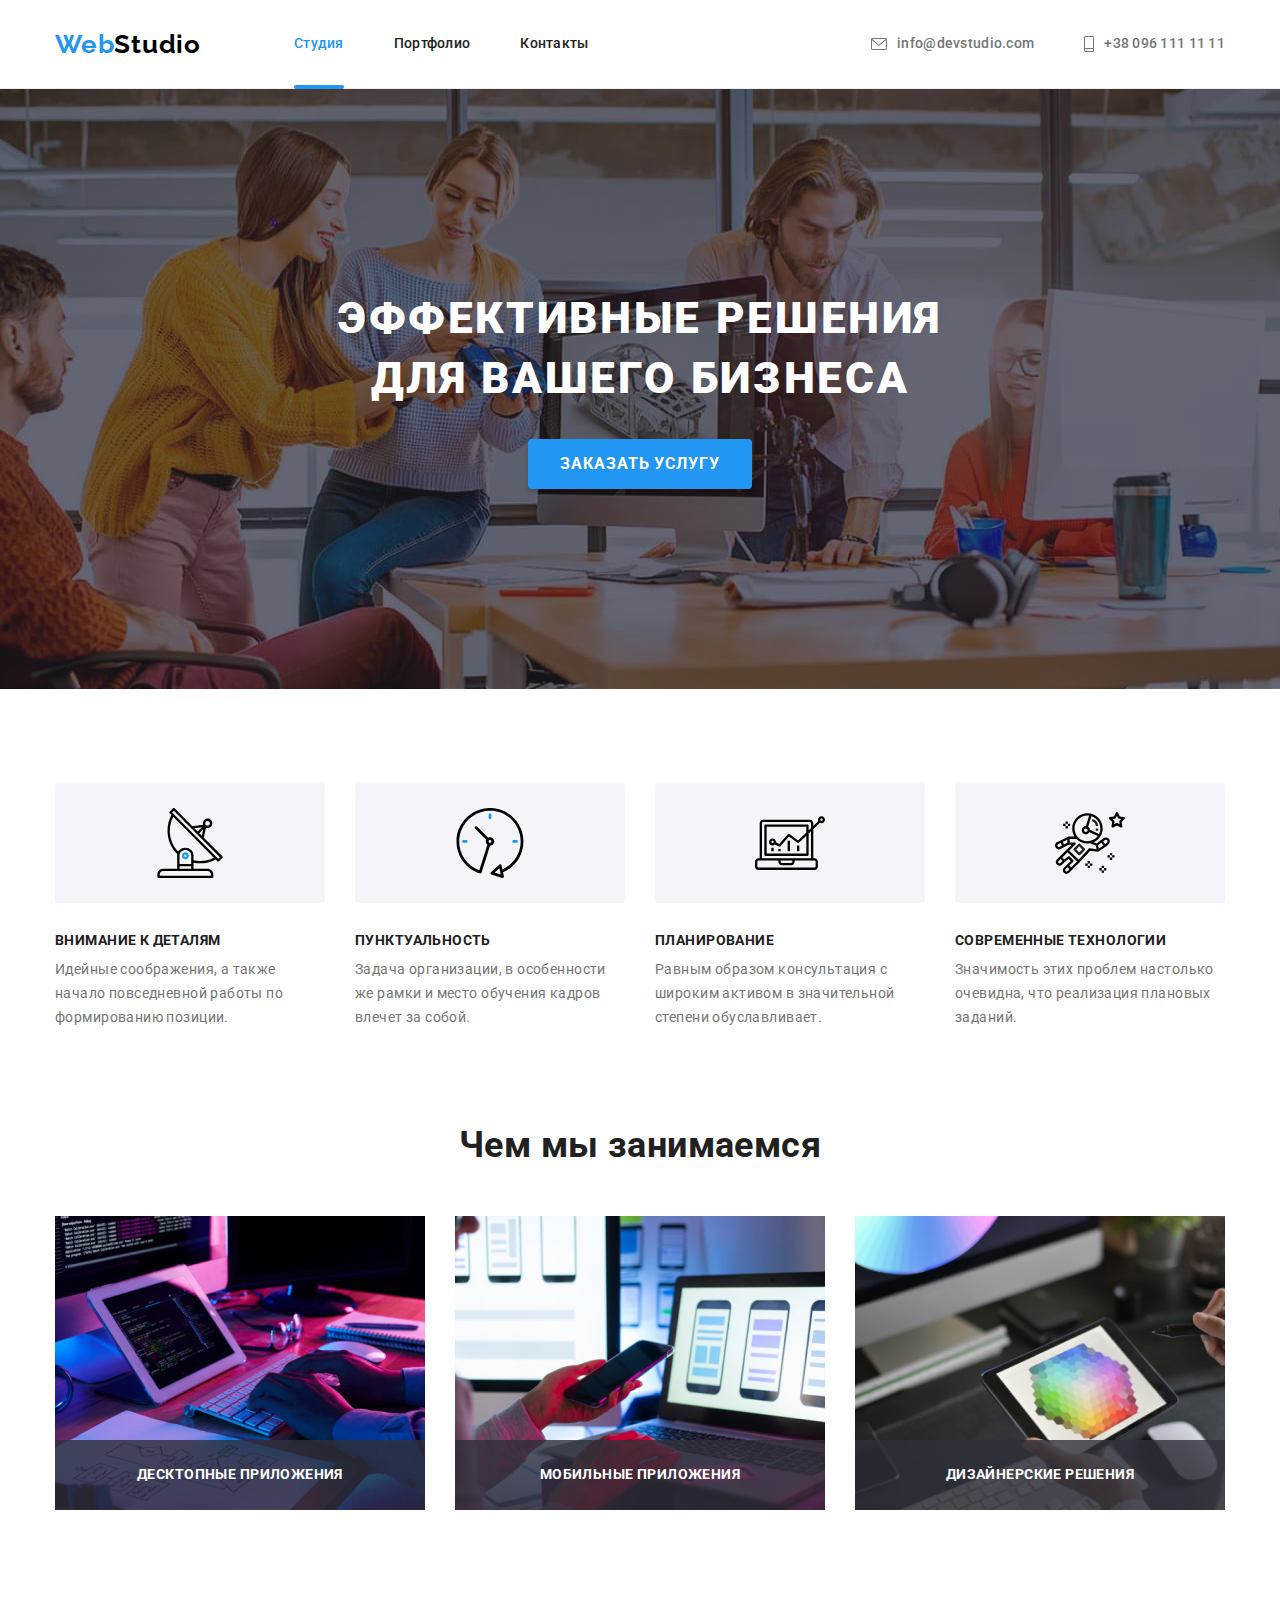
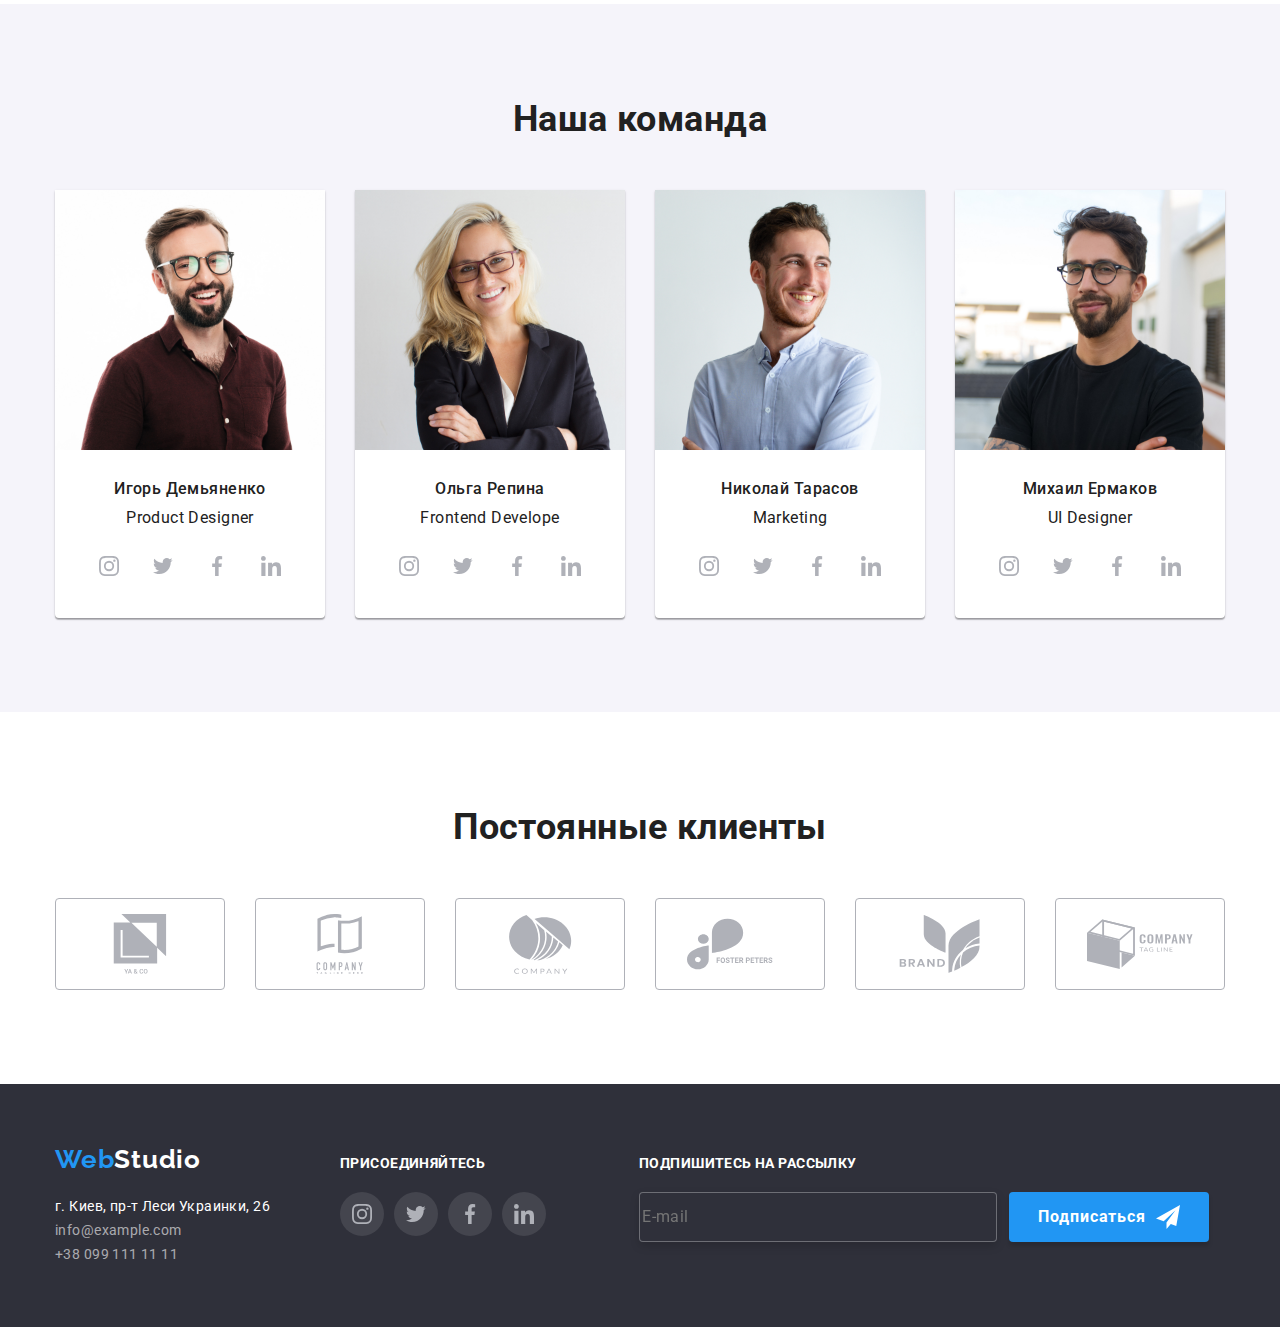
==== index.html @ 94229670 "скопійовані файли" ====
<!DOCTYPE html>
<html lang="ru">

<head>
    <meta charset="UTF-8">
    <meta http-equiv="X-UA-Compatible" content="IE=edge">
    <meta name="viewport" content="width=device-width, initial-scale=1.0">
    <title>Студия</title>
    <link rel="preconnect" href="https://fonts.googleapis.com">
    <link rel="preconnect" href="https://fonts.gstatic.com" crossorigin>
    <link rel="preconnect" href="https://fonts.googleapis.com">
    <link rel="preconnect" href="https://fonts.gstatic.com" crossorigin>
    <link href="https://fonts.googleapis.com/css2?family=Raleway:wght@700&family=Roboto:wght@400;500;700;900&display=swap"
        rel="stylesheet">
        <link rel="stylesheet" href="https://cdnjs.cloudflare.com/ajax/libs/modern-normalize/1.1.0/modern-normalize.min.css">
    <link rel="stylesheet" href="./css/styles.css">
</head>

<body>
    <!--Шапка сайта-->
    <header class="page-header">
     <div class="container header-container">
        <a href="" class="logo">Web<span class="logo-studio">Studio</span></a>
        <nav>
            <ul class="site-nav">
                <li class="header-item"><a href="" class="link current">Студия</a></li>
                <li class="header-item"><a href="./portfolio.html" class="link">Портфолио</a></li>
                <li class="header-item"><a href="" class="link">Контакты</a></li>
            </ul>
        </nav>
        <ul class="auth-nav">
            <li class="header-item"><a href="mailto:info@devstudio.com" class="link">
                <svg class="icon-envelop" width="16" height="12">
                <use href="./images/icons.svg#icon-envelope"></use></svg>
                info@devstudio.com</a></li>
            <li class="header-item"><a href="tel:+380961111111" class="link">
                <svg class="icon-smart" width="10" height="16">
                    <use href="./images/icons.svg#icon-smartphone"></use></svg>
                +38 096 111 11 11</a></li>
        </ul>
        </div> 
    </header>
    <main>
        <!--Головна картинка-->
        <section class="hero">
            <div class="container">
            <h1 class="hero-title">Эффективные решения для вашего бизнеса</h1>
            <button type="button" class="button primary" data-modal-open>Заказать услугу</button>
            </div>
        </section>

        <!--Особливості-->
         <section class="section">
            <div class="container">
            <h2 class="section-title visually-hidden">Особенности</h2>
            <ul class="feature-items">
                <li class="feature-content">
                    <div class="icons-item">
                    <svg class="feature-icon" width="65" height="70">
                        <use href="./images/icons.svg#icon-antenna-1"></use>
                    </svg>
                    </div>
                    <h3 class="title">Внимание к деталям</h3>
                    <p>Идейные соображения, а также начало повседневной работы по формированию позиции.</p>
                </li>
                <li class="feature-content">
                    <div class="icons-item">
                    <svg class="feature-icon" width="67" height="70">
                        <use href="./images/icons.svg#icon-clock"></use>
                    </svg>
                    </div>
                    <h3 class="title">Пунктуальность</h3>
                    <p>Задача организации, в особенности же рамки и место обучения кадров влечет за собой.</p>
                </li>
                <li class="feature-content">
                    <div class="icons-item">
                    <svg class="feature-icon" width="70" height="54">
                        <use href="./images/icons.svg#icon-diagramma"></use>
                    </svg>
                    </div>
                    <h3 class="title">Планирование</h3>
                    <p>Равным образом консультация с широким активом в значительной степени обуславливает.</p>
                </li>
                <li class="feature-content">
                    <div class="icons-item">
                    <svg class="feature-icon" width="55" height="60">
                        <use href="./images/icons.svg#icon-astronaut"></use>
                    </svg>
                    </div>
                    <h3 class="title">Современные технологии</h3>
                    <p>Значимость этих проблем настолько очевидна, что реализация плановых заданий.</p>
                </li>
            </ul>
            </div>
        </section>
    
        <!--Чим ми займаємося-->
        <section class="section section-work">
            <div class="container">
            <h2 class="section-title">Чем мы занимаемся</h2>
            <ul class="work">
                <li class="work-items"><img src="./images/img1.jpg" alt="создание сайтов" width="370">
                    <div class="label">Десктопные приложения</div>
                </li>
                <li class="work-items"> <img src="./images/img1.2.jpg" alt="работа на электронных носителях" width="370">
                    <div class="label">Мобильные приложения</div>
                </li>
                <li class="work-items"> <img src="./images/img1.3.jpg" alt="дизайн и графика" width="370">
                    <div class="label">Дизайнерские решения</div>
                </li>
            </ul>
        </div>
        </section>

        <!--Команда-->
    
        <section class="team section">
            <div class="container">
            <h2 class="section-title">Наша команда</h2>
            <ul class="team-items">
                <li class="items-card"> 
                    <img src="./images/img.jpg" alt="фото дизайнер" width="270">
                     <div class="card-bottom">
                    <h3 class="title">Игорь Демьяненко</h3>
                    <p class="text" lang="en">Product Designer</p> 
                    
                    <ul class="team-items-list social-list">
                        <li class="social-item">
                            <a href="" class="social-link">
                                <svg class="social-icon" width="20" height="20">
                                    <use href="./images/icons.svg#icon-instagram-2-1"></use>
                                </svg>
                            </a>
                        </li>
                        <li class="social-item">
                            <a href="" class="social-link">
                            <svg class="social-icon" width="20" height="20">
                                <use href="./images/icons.svg#icon-twit"></use>
                            </svg>
                            </a>
                        </li>
                        <li class="social-item">
                            <a href="" class="social-link">
                            <svg class="social-icon" width="20" height="20">
                                <use href="./images/icons.svg#icon-facebook"></use>
                            </svg>
                            </a>
                        </li>
                        <li class="social-item">
                            <a href="" class="social-link">
                            <svg class="social-icon" width="20" height="20">
                                <use href="./images/icons.svg#icon-linkedin"></use>
                            </svg>
                            </a>
                        </li>
                    </ul>
                    </div>
                    </li>
                <li class="items-card"><img src="./images/img2.jpg" alt="фото фронтэнд" width="270">
                    <div class="card-bottom">
                    <h3 class="title">Ольга Репина</h3>
                    <p class="text" lang="en">Frontend Develope</p>
               
                <ul class="team-items-list social-list">
                    <li class="social-item">
                        <a href="" class="social-link">
                            <svg class="social-icon" width="20" height="20">
                                <use href="./images/icons.svg#icon-instagram-2-1"></use>
                            </svg>
                        </a>
                    </li>
                    <li class="social-item">
                        <a href="" class="social-link">
                            <svg class="social-icon" width="20" height="20">
                                <use href="./images/icons.svg#icon-twit"></use>
                            </svg>
                        </a>
                    </li>
                    <li class="social-item">
                        <a href="" class="social-link">
                            <svg class="social-icon" width="20" height="20">
                                <use href="./images/icons.svg#icon-facebook"></use>
                            </svg>
                        </a>
                    </li>
                    <li class="social-item">
                        <a href="" class="social-link">
                            <svg class="social-icon" width="20" height="20">
                                <use href="./images/icons.svg#icon-linkedin"></use>
                            </svg>
                        </a>
                    </li>
                </ul>
                </div>
                </li>

                <li class="items-card"><img src="./images/img3.jpg" alt="фото маркетолог" width="270">
                    <div class="card-bottom">
                    <h3 class="title">Николай Тарасов</h3>
                    <p class="text" lang="en">Marketing</p>
                
                <ul class="team-items-list social-list">
                    <li class="social-item">
                        <a href="" class="social-link">
                            <svg class="social-icon" width="20" height="20">
                                <use href="./images/icons.svg#icon-instagram-2-1"></use>
                            </svg>
                        </a>
                    </li>
                    <li class="social-item">
                        <a href="" class="social-link">
                            <svg class="social-icon" width="20" height="20">
                                <use href="./images/icons.svg#icon-twit"></use>
                            </svg>
                        </a>
                    </li>
                    <li class="social-item">
                        <a href="" class="social-link link">
                            <svg class="social-icon" width="20" height="20">
                                <use href="./images/icons.svg#icon-facebook"></use>
                            </svg>
                        </a>
                    </li>
                    <li class="social-item">
                        <a href="" class="social-link">
                            <svg class="social-icon" width="20" height="20">
                                <use href="./images/icons.svg#icon-linkedin"></use>
                            </svg>
                        </a>
                    </li>
                </ul>
                </div>
                </li>
                <li class="items-card"><img src="./images/img4.jpg" alt="фото інтерфейс дизайнер" width="270">
                    <div class="card-bottom">
                    <h3 class="title">Михаил Ермаков</h3>
                    <p class="text" lang="en">UI Designer</p>
                   
                    <ul class="team-items-list social-list">
                        <li class="social-item">
                            <a href="" class="social-link">
                                <svg class="social-icon" width="20" height="20">
                                    <use href="./images/icons.svg#icon-instagram-2-1"></use>
                                </svg>
                            </a>
                        </li>
                        <li class="social-item">
                            <a href="" class="social-link">
                                <svg class="social-icon" width="20" height="20">
                                    <use href="./images/icons.svg#icon-twit"></use>
                                </svg>
                            </a>
                        </li>
                        <li class="social-item">
                            <a href="" class="social-link">
                                <svg class="social-icon" width="20" height="20">
                                    <use href="./images/icons.svg#icon-facebook"></use>
                                </svg>
                            </a>
                        </li>
                        <li class="social-item">
                            <a href="" class="social-link">
                                <svg class="social-icon" width="20" height="20">
                                    <use href="./images/icons.svg#icon-linkedin"></use>
                                </svg>
                            </a>
                        </li>
                    </ul>
                    </div>
                </li>
            </ul>
            </div>
        </section>
        <!-- наші клієнти    -->
        <section class="client section">
            <div class="container">
            <h2 class="section-title">Постоянные клиенты</h2>
            <ul class="client-list">
                <li class="logo-item">
                    <a href="" class="logo-link">
                        <svg class="logo-icon" width="106" height="60">
                            <use href="./images/icons.svg#icon-comp-ya"></use>
                        </svg>
                    </a>
                </li>
                <li class="logo-item">
                    <a href="" class="logo-link">
                        <svg class="logo-icon" width="106" height="60">
                            <use href="./images/icons.svg#icon-company-tag"></use>
                        </svg>
                    </a>
                </li>
                <li class="logo-item">
                    <a href="" class="logo-link">
                        <svg class="logo-icon" width="106" height="60">
                            <use href="./images/icons.svg#icon-company"></use>
                        </svg>
                    </a>
                </li>
                <li class="logo-item">
                    <a href="" class="logo-link">
                        <svg class="logo-icon" width="106" height="60">
                            <use href="./images/icons.svg#icon-comp-foster"></use>
                        </svg>
                    </a>
                </li>
                <li class="logo-item">
                    <a href="" class="logo-link">
                        <svg class="logo-icon" width="106" height="60">
                            <use href="./images/icons.svg#icon-comp-brand"></use>
                        </svg>
                    </a>
                </li>
                <li class="logo-item">
                    <a href="" class="logo-link">
                        <svg class="logo-icon" width="106" height="60">
                            <use href="./images/icons.svg#icon-comp-tagline"></use>
                        </svg>
                    </a>
                </li>
                </div>
        </section>
    </main>

    <!--Підвал-->
    <footer class="footer">
    <div class="container container-footer">
        <div class="contact-wrap">
            <div class="contact-container">
        <a href="" class="logo logo-bottom"> Web<span class="logo-white logo-bottom">Studio</span></a>
        <address>
            <ul>
                <li class="contact"><a href="" class="footer-address">г. Киев, пр-т Леси Украинки, 26</a> </li>
                <li class="contact"><a href="mailto:info@example.com" class="footer-contacts">info@example.com</a></li>
                <li class="contact"><a href="tel:+380991111111" class="footer-contacts">+38 099 111 11 11</a></li>
            </ul>
            </address>
            </div>
            <div class="soc-container">
            <h3 class="footer-title">присоединяйтесь</h3>
            <ul class="footer-list">
                <li class="social-item footer-soc">
                    <a href="" class="social-link footer-link">
                        <svg class="social-icon" width="20" height="20">
                            <use href="./images/icons.svg#icon-instagram-2-1"></use>
                        </svg>
                    </a>
                    </li>
                    <li class="social-item">
                        <a href="" class="social-link footer-link">
                            <svg class="social-icon" width="20" height="20">
                                <use href="./images/icons.svg#icon-twit"></use>
                            </svg>
                        </a>
                    </li>
                    <li class="social-item">
                        <a href="" class="social-link footer-link">
                            <svg class="social-icon" width="20" height="20">
                                <use href="./images/icons.svg#icon-facebook"></use>
                            </svg>
                        </a>
                    </li>
                    <li class="social-item">
                        <a href="" class="social-link footer-link">
                            <svg class="social-icon" width="20" height="20">
                                <use href="./images/icons.svg#icon-linkedin"></use>
                            </svg>
                        </a>
                 </li>
            </ul>
            </div>
        <form class="footer-form">
            <h3 class="footer-title">Подпишитесь на рассылку</h3>
            <div class="form-set">
            <input class="form-subscription" type="email" name="email" placeholder="E-mail" >
            <button type="submit" class="button-form button">Подписаться
                <svg class="icon-send" width="24" height="24">
                    <use href="./images/icons.svg#icon-icon-send"></use>
                </svg> </button>
                </div>
        </form>
        </div>
        </div>
    </footer>

 <div class="backdrop is-hidden" data-modal>
<div class="modal">
 <button type="button" class="btn" data-modal-close>
<svg width="18" height="18">
    <use href="./images/icons.svg#icon-close-black"></use>
</svg>
 </button>

<p class="modal-title">Оставьте свои данные, мы вам перезвоним</p>
<form action="#" class="modal-form">
    <div class="input-form">
    <label for="user-name" class="input-label">Имя</label>
    <input type="text" name="user-name" id="user-name" class="modal-input"/>
<svg class="input-icon" width="12" height="12">
    <use href="./images/icons.svg#icon-user"></use>
</svg>
</div>
    <div class="input-form">
    <label for="user-tel" class="input-label">Телефон</label>
    <input type="tel" name="user-tel" id="user-tel" class="modal-input" />
    <svg class="input-icon" width="13" height="13">
        <use href="./images/icons.svg#icon-tel"></use>
    </svg>
    </div>

    <div class="input-form">
    <label for="user-email" class="input-label">Почта</label>
    <input type="email" name="user-email" id="user-email" class="modal-input" /> 
    <svg class="input-icon" width="15" height="12">
        <use href="./images/icons.svg#icon-email"></use>
    </svg>
    </div>

    <div class="input-form text">
    <label for="user-text" class="input-label">Комментарий</label>
    <textarea name="user-text" id="user-text" class="modal-text modal-input" placeholder="Введите текст"></textarea>
    </div>

    <input type="checkbox" id="modal-checkbox" class="modal-checkbox visually-hidden"/>
    <label for="modal-checkbox" class="checkbox-text">
        <span><svg class="chek-icon" width="11" height="8">
                <use href="./images/icons.svg#icon-checkbox"></use>
            </svg></span>
        Соглашаюсь с рассылкой и принимаю&#160;<a class="modal-link" href="">Условия договора</a></label>
    <button type="submit" class="button-form button button-modal">Отправить</button>
</form>
</div>
</div>
<script src="./js/modal.js"></script>
</body>
</html>
---- css/styles.css ----
:root {
  --basic-text-color: #757575;
  --text-color: #212121;
  --accent-color: #2196f3;
  --basic-bg-color: #ffffff;
  --secondary-bg-color: #f5f4fa;
  --bg-color: #2f303a;
  --text-white-color: #ffffff;
  --card-set-marg: 30px;
}

body {
  background-color: var(--basic-bg-color);
  color: var(--basic-text-color);
  font-family: roboto, sans-serif;
  font-weight: 400;
  font-size: 14px;
  line-height: 1.71;
  letter-spacing: 0.03em;
}

.container {
  width: 1200px;
  padding-left: 15px;
  padding-right: 15px;
  margin: 0 auto;
}

.section {
  padding-top: 94px;
  padding-bottom: 94px;
}

img {
  display: block;
  max-width: 100%;
  height: auto;
}

/* знімаємо маржини з заголовків і абзаців */
h1,
h2,
h3,
p {
  padding: 0;
  margin: 0;
}

/* обнуляція списку */
ul {
  list-style: none;
  padding: 0;
  margin: 0;
  marker: none;
}

/* ссилки */
.link {
  color: var(--text-color);
  text-decoration: none;
  font-weight: 500;
  line-height: 1.14;
  letter-spacing: 0.02em;
}

/* заголовки*/

.section-title {
  color: var(--text-color);
  font-weight: 700;
  font-size: 36px;
  line-height: 1.17;
  margin-bottom: 50px;
  text-align: center;
}
.visually-hidden {
  position: absolute;
  clip: rect(0 0 0 0);
  width: 1px;
  height: 1px;
  margin: -1px;
}
/* кнопки */
.button {
  display: flex;
  border-radius: 4px;
  margin-top: 0;
  justify-content: center;

  font-family: inherit;
  font-size: 16px;
  align-items: center;
  cursor: pointer;
  border: transparent;
}

/* хедер */
.header-container {
  display: flex;
  align-items: center;
}

.page-header {
  border-bottom: 1px solid#ececec;
}

/* логотип */
.logo {
  display: block;
  color: var(--accent-color);
  text-decoration: none;
  font-family: Raleway, sans-serif;
  font-weight: 700;
  font-size: 26px;
  line-height: 1.19;
  letter-spacing: 0.03em;
  margin-right: 93px;
}

.logo-studio {
  color: #000000;
}
/* логотип футер */

.logo-white {
  color: var(--text-white-color);
}

.logo-bottom {
  margin-right: 0;
  margin-bottom: 20px;
}

.header-item:not(:last-child) {
  margin-right: 50px;
}

.header-item {
  padding-top: 32px;
  padding-bottom: 32px;

  position: relative;
}

/* навигація */
.site-nav {
  display: flex;
  align-items: center;
}

.site-nav .link::after {
  position: absolute;
  display: block;
  content: '';
  width: 100%;
  height: 4px;
  background-color: var(--accent-color);
  border-radius: 2px;
  bottom: -1px;
  opacity: 0;

  transition-property: opasity;
  transition-duration: 250ms;
  transition-timing-function: cubic-bezier(0.4, 0, 0.2, 1);
}

.site-nav .link:hover::after {
  opacity: 1;
}

.site-nav .link {
  transition-property: color;
  transition-duration: 250ms;
  transition-timing-function: cubic-bezier(0.4, 0, 0.2, 1);
}

.site-nav .link:hover,
.site-nav .link:focus {
  color: var(--accent-color);
}

.site-nav .link.current::after {
  position: absolute;
  display: block;
  content: '';
  width: 100%;
  height: 4px;
  background-color: var(--accent-color);
  border-radius: 2px;
  bottom: -1px;
  opacity: 1;
}

.site-nav .link.current {
  color: var(--accent-color);
}

.auth-nav {
  display: flex;
  margin-left: auto;
  align-items: center;
}
.auth-nav .link {
  display: flex;
  justify-content: center;
  align-items: center;

  color: var(--basic-text-color);

  transition-property: color;
  transition-duration: 250ms;
  transition-timing-function: cubic-bezier(0.4, 0, 0.2, 1);
}

.auth-nav .link:hover,
.auth-nav .link:focus {
  color: var(--accent-color);
}

.auth-nav .link:hover .icon-envelop,
.auth-nav .link:focus .icon-envelop {
  fill: var(--accent-color);
}

.auth-nav .link:hover .icon-smart,
.auth-nav .link:focus .icon-smart {
  fill: var(--accent-color);
}

.icon-envelop {
  fill: var(--basic-text-color);
  margin-right: 10px;

  transition-property: fill;
  transition-duration: 250ms;
  transition-timing-function: cubic-bezier(0.4, 0, 0.2, 1);
}

.icon-smart {
  fill: var(--basic-text-color);
  margin-right: 10px;

  transition-property: fill;
  transition-duration: 250ms;
  transition-timing-function: cubic-bezier(0.4, 0, 0.2, 1);
}

/* герой */
.hero {
  padding-top: 200px;
  padding-bottom: 200px;
  background-color: var(--bg-color);
  text-align: center;

  background-image: linear-gradient(to right, rgba(47, 48, 58, 0.4), rgba(47, 48, 58, 0.4)),
    url(../images/hero.jpg);
  max-width: 1600px;
  max-height: 600px;
  margin-left: auto;
  margin-right: auto;
  background-position: center;
  background-repeat: no-repeat;
  background-size: cover;
}

.hero-title {
  color: var(--text-white-color);
  font-weight: 900;
  font-size: 44px;
  line-height: 1.36;
  letter-spacing: 0.06em;
  text-transform: uppercase;
  margin: 0 auto;
  max-width: 696px;
  margin-bottom: 30px;
}

.primary {
  background-color: var(--accent-color);
  color: var(--text-white-color);
  font-weight: 700;
  line-height: 1.87;

  padding: 10px 32px;
  min-width: 200px;
  margin: 0 auto;

  text-transform: uppercase;
  letter-spacing: 0.06em;
  box-shadow: 0px 4px 4px rgba(0, 0, 0, 0.15);

  transition-property: color, background-color;
  transition-duration: 250ms;
  transition-timing-function: cubic-bezier(0.4, 0, 0.2, 1);
}

.button .primary:hover,
.button .primary:focus {
  background-color: var(--accent-color);
  color: var(--text-white-color);
}

/* функції */

.feature-items {
  display: flex;
}

.feature-content:not(:last-child) {
  margin-right: var(--card-set-marg);
  max-width: 270px;
}

.icons-item {
  display: flex;
  align-items: center;
  justify-content: center;

  max-width: 270px;
  min-height: 120px;
  margin-bottom: 30px;
  background-color: var(--secondary-bg-color);
  border-radius: 4px;
}

.feature-icon {
  width: 70px;
  height: 70px;

  transition-property: fill;
  transition-duration: 250ms;
  transition-timing-function: cubic-bezier(0.4, 0, 0.2, 1);
}

.feature-icon:hover {
  fill: var(--accent-color);
}

.feature-items .title {
  color: var(--text-color);
  font-weight: 700;
  font-size: inherit;
  line-height: 1.14;
  text-transform: uppercase;
  margin-bottom: 10px;
}

/* чим ми займаємося */
.section-work {
  padding-top: 0;
}
.work {
  display: flex;
  margin-left: calc(-1 * var(--card-set-marg));
}
.work-items {
  position: relative;
  flex-basis: calc(100% / 3 - var(--card-set-marg));
  margin-left: var(--card-set-marg);
}

.label {
  position: absolute;
  bottom: 0;
  padding-top: 27px;
  padding-bottom: 27px;

  width: 100%;
  font-weight: 700;
  line-height: 1.14;
  text-align: center;
  background-color: rgba(47, 48, 58, 0.8);
  color: var(--text-white-color);
  text-transform: uppercase;
}

/* команда */
.team {
  background-color: var(--secondary-bg-color);
}

.team-items {
  display: flex;
  margin-left: calc(-1 * var(--card-set-marg));
}

.items-card {
  flex-basis: calc(100% / 4 - var(--card-set-marg));
  margin-left: var(--card-set-marg);
  overflow: hidden;

  background-color: var(--basic-bg-color);
  box-shadow: 0px 1px 3px rgba(0, 0, 0, 0.12), 0px 1px 1px rgba(0, 0, 0, 0.14),
    0px 2px 1px rgba(0, 0, 0, 0.2);
  border-radius: 0px 0px 4px 4px;
}

.team-items .title {
  color: var(--text-color);
  font-weight: 500;
  font-size: 16px;
  line-height: 1.18;
  text-align: center;
  margin-bottom: 10px;
}

.team-items .text {
  color: var(--text-color);
  font-size: 16px;
  line-height: 1.18;
  text-align: center;
  margin-bottom: 16px;
}

.card-bottom {
  padding-top: var(--card-set-marg);
  padding-bottom: var(--card-set-marg);
}

.social-item {
  width: 44px;
  height: 44px;
}
.social-link {
  width: 100%;
  height: 100%;
  border-radius: 50%;
  background-color: var(--basic-bg-color);

  display: flex;
  align-items: center;
  justify-content: center;
  fill: #afb1b8;

  transition-property: background-color;
  transition-duration: 250ms;
  transition-timing-function: cubic-bezier(0.4, 0, 0.2, 1);
}

.social-link:hover,
.social-link:focus {
  background-color: var(--accent-color);
}

.social-icon {
  transition-property: fill;
  transition-duration: 250ms;
  transition-timing-function: cubic-bezier(0.4, 0, 0.2, 1);
}

.social-link:hover .social-icon,
.social-link:focus .social-icon {
  fill: var(--basic-bg-color);
}

.social-list {
  display: flex;
  justify-content: center;
}

.social-item + .social-item {
  margin-left: 10px;
}

/* постійні клієнти */

.client-list {
  display: flex;
  justify-content: center;
}
.logo-item {
  width: 170px;
  height: 92px;

  border: 1px solid #afb1b8;
  box-sizing: border-box;
  border-radius: 4px;

  transition-property: border;
  transition-duration: 250ms;
  transition-timing-function: cubic-bezier(0.4, 0, 0.2, 1);
}

.logo-link {
  width: 100%;
  height: 100%;

  display: flex;
  align-items: center;
  justify-content: center;
  fill: #afb1b8;
}

.logo-icon {
  transition-property: fill;
  transition-duration: 250ms;
  transition-timing-function: cubic-bezier(0.4, 0, 0.2, 1);
}

.logo-link:hover .logo-icon,
.logo-link:focus .logo-icon {
  fill: var(--accent-color);
}

.logo-item:hover,
.logo-link:focus {
  border: 1px solid var(--accent-color);
}

.logo-item + .logo-item {
  margin-left: 30px;
}

/* футер */
.footer {
  background-color: var(--bg-color);
  line-height: 1.71;

  padding-top: 60px;
  padding-bottom: 60px;
}

.contact-wrap {
  display: flex;
  align-items: baseline;
}

.contact-container {
  max-width: 231px;
  margin-right: 70px;
}
.soc-container {
  max-width: 206px;
  margin-right: 93px;
}

.contact-item:not(:last-child) {
  margin-bottom: 9px;
}

.footer-address {
  color: var(--text-white-color);
  text-decoration: none;
  font-style: normal;

  transition: color 250ms cubic-bezier(0.4, 0, 0.2, 1);
}

.footer-contacts {
  color: rgba(255, 255, 255, 0.6);
  text-decoration: none;
  font-style: normal;

  transition: color 250ms cubic-bezier(0.4, 0, 0.2, 1);
}

.footer-address:hover,
.footer-address:focus {
  color: var(--accent-color);
}

.footer-contacts:hover,
.footer-contacts:focus {
  color: var(--accent-color);
}

.footer-list {
  display: flex;
  justify-content: center;
  align-items: center;
}

.footer-title {
  font-style: normal;
  font-weight: 700;
  font-size: 14px;
  color: var(--text-white-color);
  line-height: 1.14;
  text-transform: uppercase;
  margin-bottom: 20px;
}

.footer-link {
  background: rgba(255, 255, 255, 0.1);
}

.backdrop {
  position: fixed;
  top: 0;

  width: 100vw;
  height: 100vh;
  background: rgba(0, 0, 0, 0.2);

  display: flex;
  justify-content: center;
  align-items: center;

  transition-property: opacity, visibility;
  transition-duration: 250ms;
  transition-timing-function: cubic-bezier(0.4, 0, 0.2, 1);
}

.backdrop.is-hidden {
  opacity: 0;
  visibility: hidden;
  pointer-events: none;
}

.backdrop.is-hidden .modal {
  transform: translate(50px) rotate(90deg);
}

.modal {
  position: relative;

  top: 221px 536px;
  width: 528px;
  min-height: 581px;
  padding: 40px;
  background-color: var(--basic-bg-color);
  box-shadow: 0px 1px 3px rgba(0, 0, 0, 0.12), 0px 1px 1px rgba(0, 0, 0, 0.14),
    0px 2px 1px rgba(0, 0, 0, 0.2);
  border-radius: 4px;

  transform: translate(50px) rotate(0deg);

  transition-property: transform;
  transition-duration: 250ms;
  transition-timing-function: cubic-bezier(0.4, 0, 0.2, 1);
}

.btn {
  position: absolute;

  display: flex;
  justify-content: center;
  align-items: center;

  width: 30px;
  height: 30px;
  top: 8px;
  right: 8px;
  background: var(--basic-bg-color);
  border: 1px solid rgba(0, 0, 0, 0.1);
  box-sizing: border-box;
  border-radius: 50%;

  transition: fill 250ms cubic-bezier(0.4, 0, 0.2, 1);
}

.btn:focus {
  fill: var(--accent-color);
}
.modal-title {
  font-weight: 700;
  font-size: 20px;
  line-height: 1.15;
  text-align: center;
  letter-spacing: 0.03em;

  color: var(--text-color);
  margin-bottom: 12px;
}
.input-label {
  display: block;

  font-size: 12px;
  line-height: 1.17;
  letter-spacing: 0.01em;
  color: var(--basic-text-color);
  margin-bottom: 4px;
}

.modal-input {
  width: 100%;
  height: 40px;

  border: 1px solid rgba(33, 33, 33, 0.2);
  border-radius: 4px;
  padding-left: 40px;
  padding-right: 15px;

  outline: none;

  transition: border-color 250ms cubic-bezier(0.4, 0, 0.2, 1);
}

.modal-input:focus {
  border-color: var(--accent-color);
}

.modal-input:focus + .input-icon {
  fill: var(--accent-color);
}

.input-form {
  display: block;
  position: relative;
  margin-bottom: 10px;
}

.text {
  margin-bottom: 20px;
}

.input-icon {
  position: absolute;
  left: 12px;
  top: 50%;
  transform: translateY(-50%);

  transition: fill 250ms cubic-bezier(0.4, 0, 0.2, 1);
}

.modal-text {
  font-size: 12px;
  line-height: 1.67;
  letter-spacing: 0.01em;

  color: rgba(117, 117, 117, 0.5);

  width: 100%;
  height: 120px;
  padding: 12px 16px;
  resize: none;
}
.checkbox-text {
  display: flex;

  line-height: 1.71;
  justify-content: center;
  align-items: center;
  margin-bottom: 30px;
}

.checkbox-text span {
  display: flex;
  justify-content: center;
  align-items: center;

  width: 16px;
  height: 15px;
  border: 2px solid #212121;
  border-radius: 2px;
  margin-right: 9px;
  fill: var(--basic-bg-color);
}

.modal-checkbox:checked + .checkbox-text span {
  background-color: var(--accent-color);
  border: none;
}

.modal-link {
  color: var(--accent-color);
}
.button-modal {
  margin: 0 auto;
  transition-property: background-color;
  transition-duration: 250ms;
  transition-timing-function: cubic-bezier(0.4, 0, 0.2, 1);
}

.button-modal:hover,
.button-modal:focus {
  background-color: #188ce8;
}

.container-footer {
  display: flex;
}

.form-set {
  display: flex;
  width: 570px;
}
.form-subscription {
  width: 358px;
  min-height: 50px;
  margin-right: 12px;
  background-color: var(--bg-color);

  border: 1px solid rgba(255, 255, 255, 0.3);
  filter: drop-shadow(0px 4px 4px rgba(0, 0, 0, 0.15));
  border-radius: 4px;

  color: rgba(255, 255, 255, 0.6);
  font-size: 16px;
  line-height: 1.25;
  letter-spacing: 0.03em;
}

.button-form {
  width: 200px;
  min-height: 50px;
  font-weight: 700;
  line-height: 1.87;
  letter-spacing: 0.06em;

  background-color: var(--accent-color);
  color: var(--text-white-color);
  box-shadow: 0px 4px 4px rgba(0, 0, 0, 0.15);
  border-radius: 4px;
}

.icon-send {
  width: 24px;
  height: 24px;
  margin-left: 10px;

  fill: var(--basic-bg-color);
}

/* фільтер портфоліо */

.filter-item:not(:last-child) {
  margin-right: 8px;
}

.filter {
  margin-bottom: 56px;
}

.secondary {
  background-color: var(--secondary-bg-color);
  color: var(--text-color);
  font-weight: 500;
  line-height: 1.62;

  padding: 6px 22px;

  transition-property: box-shadow, background-color, color;
  transition-duration: 250ms;
  transition-timing-function: cubic-bezier(0.4, 0, 0.2, 1);
}

.button .secondary:hover,
.button .secondary:focus {
  background-color: var(--accent-color);
  color: var(--text-white-color);
  box-shadow: 0px 3px 1px rgba(0, 0, 0, 0.1), 0px 1px 2px rgba(0, 0, 0, 0.08),
    0px 2px 2px rgba(0, 0, 0, 0.12);
}

.button .secondary.current {
  background-color: var(--accent-color);
  color: var(--text-white-color);
  max-width: 73px;
  box-shadow: 0px 3px 1px rgba(0, 0, 0, 0.1), 0px 1px 2px rgba(0, 0, 0, 0.08),
    0px 2px 2px rgba(0, 0, 0, 0.12);
}
.button .secondary .web {
  max-width: 128px;
}
.button .secondary .application {
  max-width: 145px;
}

.button .secondary .desing {
  max-width: 103px;
}
.button .secondary .marketing {
  max-width: 130px;
}

/* картинки портфоліо */

.images-items {
  display: flex;
  flex-wrap: wrap;
  margin-left: calc(-1 * var(--card-set-marg));
  margin-top: calc(-1 * var(--card-set-marg));

  color: var(--basic-text-color);
  font-size: 16px;
  line-height: 1.87;
}

.images-items-title {
  color: var(--text-color);
  font-family: inherit;
  font-weight: 700;
  font-size: 18px;
  line-height: 2;
  letter-spacing: 0.06em;
  margin-bottom: 4px;
}

.card-set {
  flex-basis: calc(100% / 3 - var(--card-set-marg));
  margin-left: var(--card-set-marg);
  margin-top: var(--card-set-marg);
}

.link-portfolio:hover .text-overlay,
.link-portfolio:focus .text-overlay {
  transform: translate(0);
}

.link-portfolio:hover,
.link-portfolio:focus {
  box-shadow: 0px 1px 1px rgba(0, 0, 0, 0.12), 0px 4px 4px rgba(0, 0, 0, 0.06),
    1px 4px 6px rgba(0, 0, 0, 0.16);
}
.link-portfolio {
  display: block;
  text-decoration: none;
  color: var(--basic-text-color);

  transition-property: box-shadow;
  transition-duration: 250ms;
  transition-timing-function: cubic-bezier(0.4, 0, 0.2, 1);
}

.portfolio-bottom {
  padding: 20px 25px 20px 25px;
  background: var(--basic-bg-color);
  border: 1px solid #eeeeee;
  box-sizing: border-box;
}

.overlay {
  position: relative;
  overflow: hidden;
}

.text-overlay {
  position: absolute;

  font-size: 18px;
  line-height: 1.56;
  color: var(--text-white-color);
  background: rgba(33, 150, 243, 0.9);
  top: 0;
  height: 100%;
  padding: 63px 24px;

  transform: translateY(100%);

  transition-property: transform;
  transition-duration: 250ms;
  transition-timing-function: cubic-bezier(0.4, 0, 0.2, 1);
}
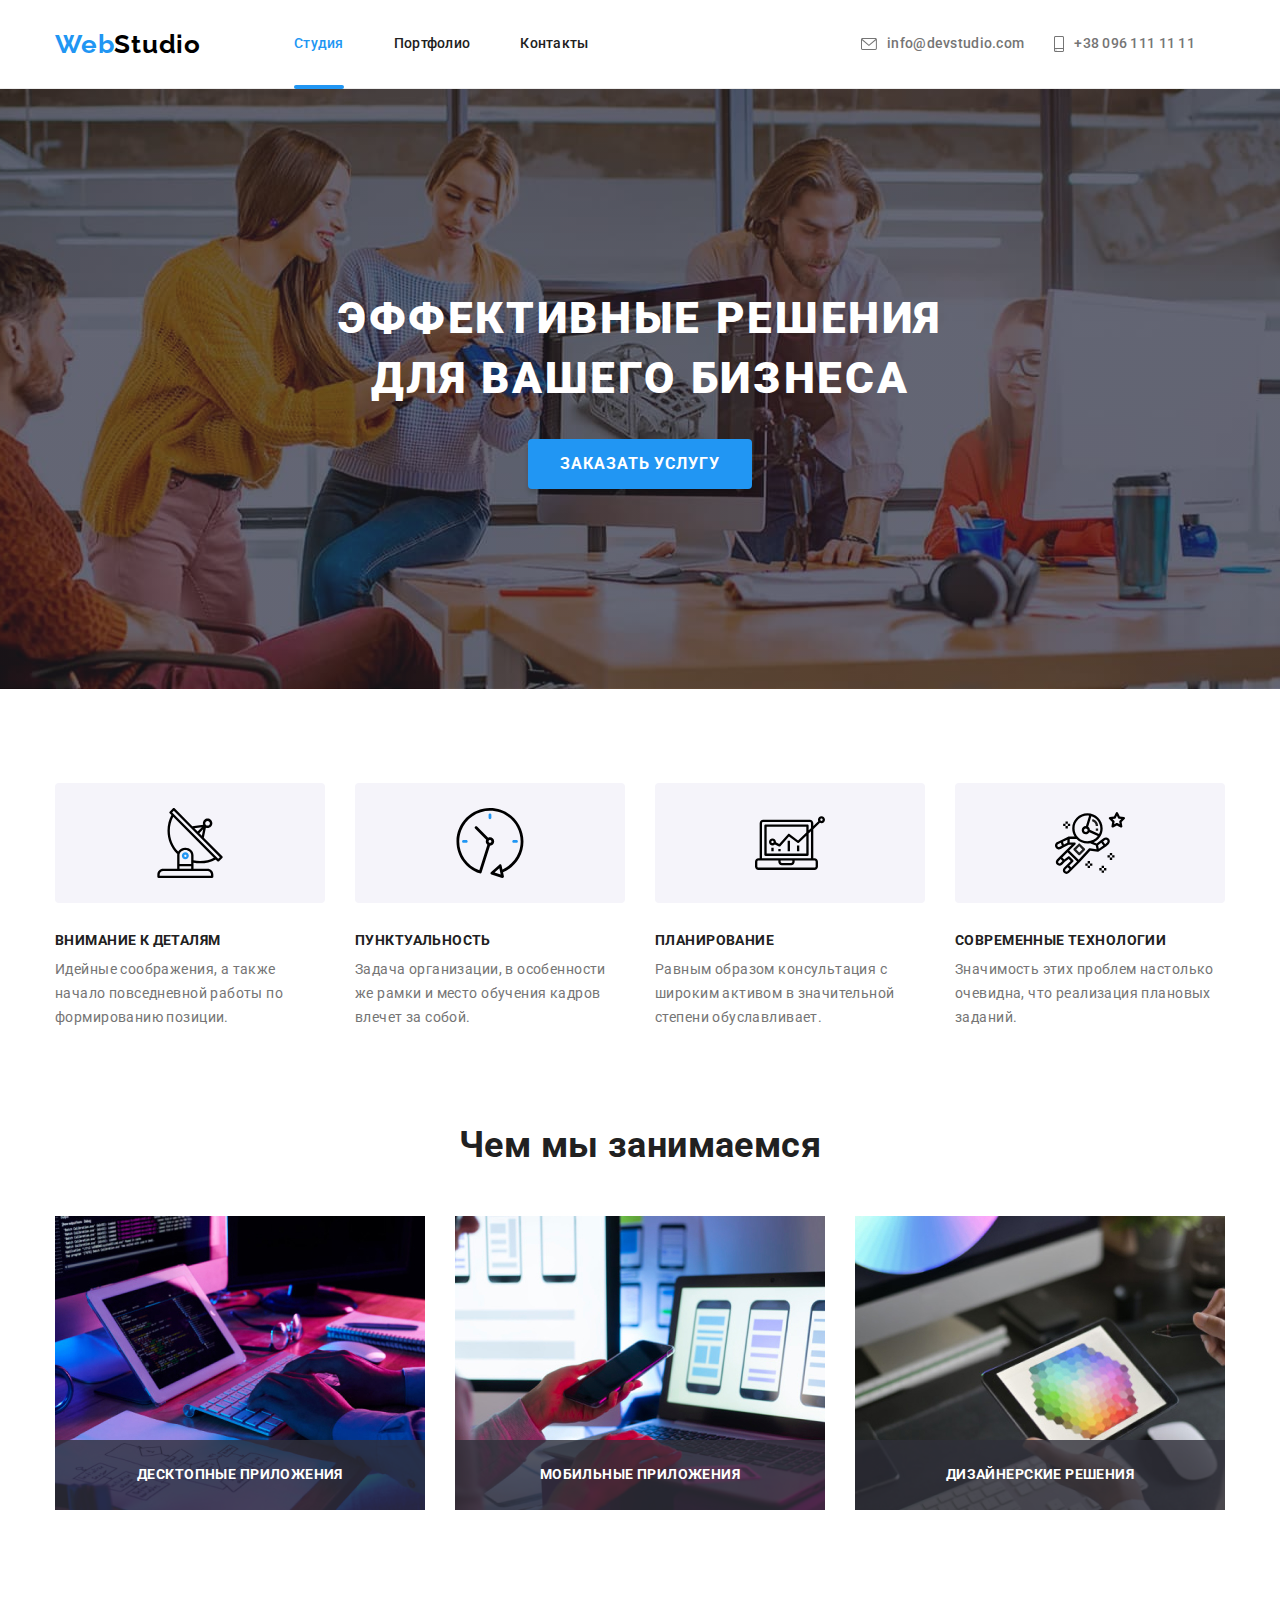
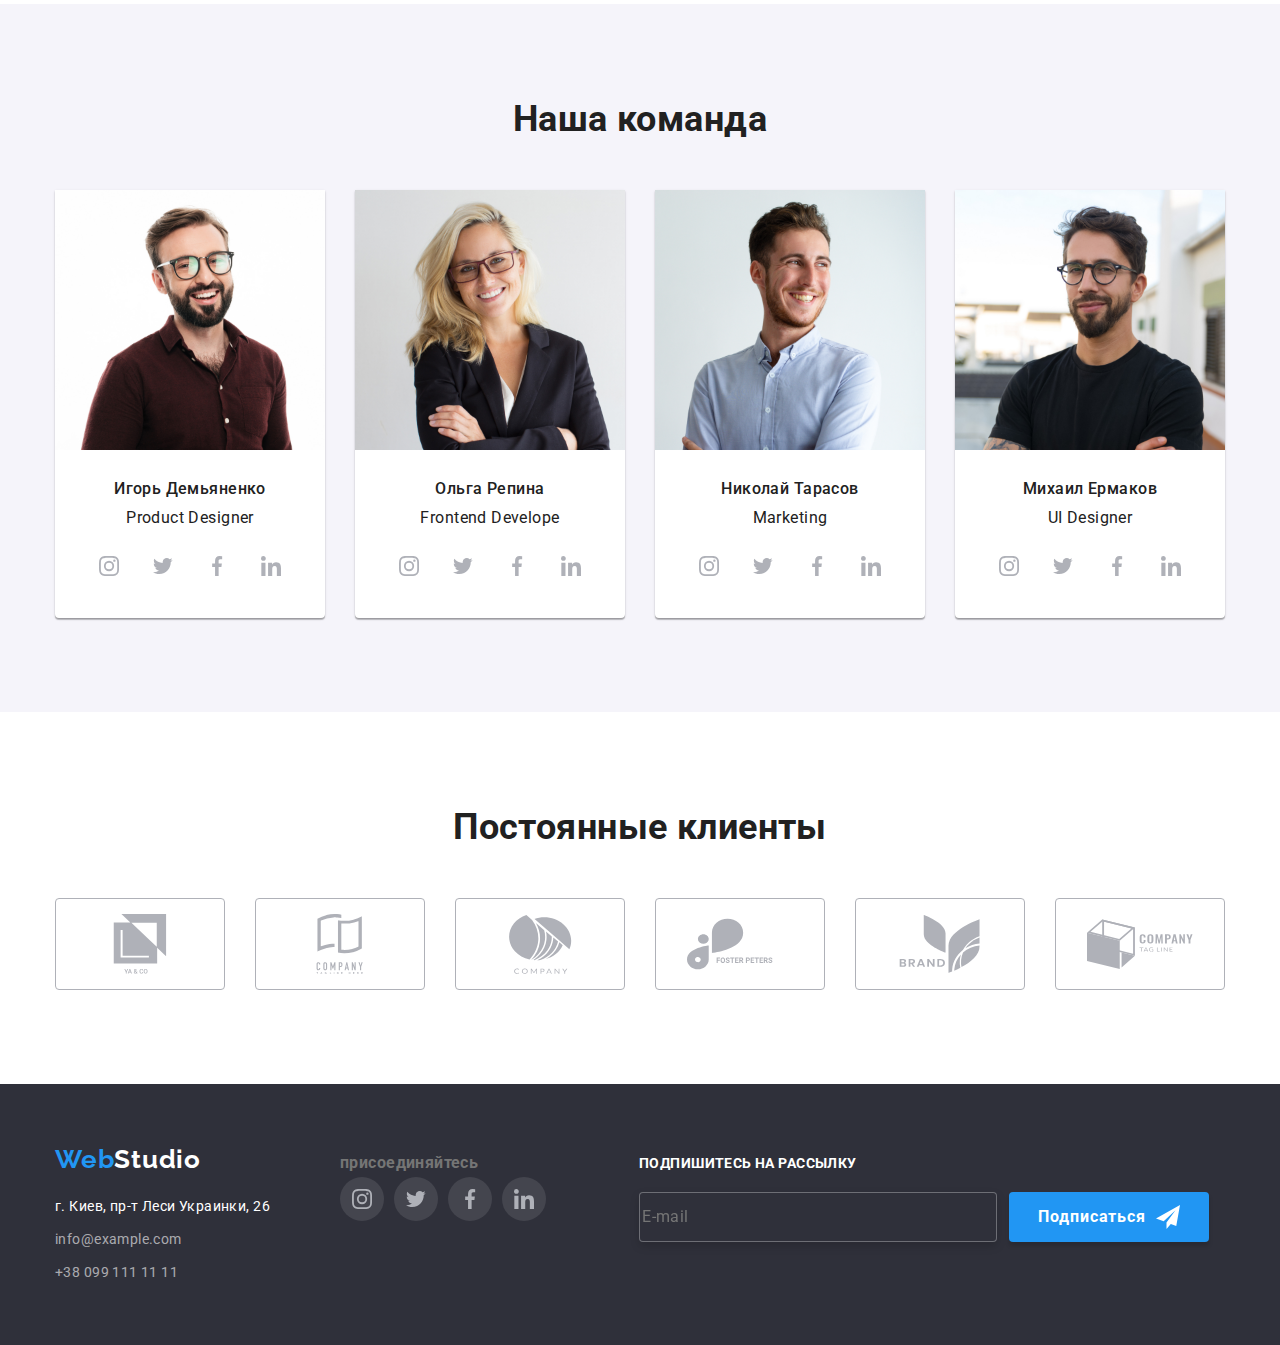
==== commit 318172ce: "ВЕМ для Студії" ====
--- a/index.html
+++ b/index.html
@@ -13,7 +13,8 @@
     <link href="https://fonts.googleapis.com/css2?family=Raleway:wght@700&family=Roboto:wght@400;500;700;900&display=swap"
         rel="stylesheet">
         <link rel="stylesheet" href="https://cdnjs.cloudflare.com/ajax/libs/modern-normalize/1.1.0/modern-normalize.min.css">
-    <link rel="stylesheet" href="./css/styles.css">
+        <link rel="stylesheet" href="./css/main.min.css">
+       
 </head>
 
 <body>
@@ -23,18 +24,18 @@
         <a href="" class="logo">Web<span class="logo-studio">Studio</span></a>
         <nav>
             <ul class="site-nav">
-                <li class="header-item"><a href="" class="link current">Студия</a></li>
-                <li class="header-item"><a href="./portfolio.html" class="link">Портфолио</a></li>
-                <li class="header-item"><a href="" class="link">Контакты</a></li>
+                <li class="site-nav__item"><a href="" class="link current">Студия</a></li>
+                <li class="site-nav__item"><a href="./portfolio.html" class="link">Портфолио</a></li>
+                <li class="site-nav__item"><a href="" class="link">Контакты</a></li>
             </ul>
         </nav>
         <ul class="auth-nav">
-            <li class="header-item"><a href="mailto:info@devstudio.com" class="link">
-                <svg class="icon-envelop" width="16" height="12">
+            <li class="auth-nav__item"><a href="mailto:info@devstudio.com" class="link">
+                <svg class="auth-nav__envelop" width="16" height="12">
                 <use href="./images/icons.svg#icon-envelope"></use></svg>
                 info@devstudio.com</a></li>
-            <li class="header-item"><a href="tel:+380961111111" class="link">
-                <svg class="icon-smart" width="10" height="16">
+            <li class="auth-nav__item"><a href="tel:+380961111111" class="link">
+                <svg class="auth-nav__smart" width="10" height="16">
                     <use href="./images/icons.svg#icon-smartphone"></use></svg>
                 +38 096 111 11 11</a></li>
         </ul>
@@ -44,7 +45,7 @@
         <!--Головна картинка-->
         <section class="hero">
             <div class="container">
-            <h1 class="hero-title">Эффективные решения для вашего бизнеса</h1>
+            <h1 class="hero__title">Эффективные решения для вашего бизнеса</h1>
             <button type="button" class="button primary" data-modal-open>Заказать услугу</button>
             </div>
         </section>
@@ -54,36 +55,36 @@
             <div class="container">
             <h2 class="section-title visually-hidden">Особенности</h2>
             <ul class="feature-items">
-                <li class="feature-content">
+                <li class="feature-items__content">
                     <div class="icons-item">
-                    <svg class="feature-icon" width="65" height="70">
+                    <svg class="icons-item__feature" width="65" height="70">
                         <use href="./images/icons.svg#icon-antenna-1"></use>
                     </svg>
                     </div>
                     <h3 class="title">Внимание к деталям</h3>
                     <p>Идейные соображения, а также начало повседневной работы по формированию позиции.</p>
                 </li>
-                <li class="feature-content">
+                <li class="feature-items__content">
                     <div class="icons-item">
-                    <svg class="feature-icon" width="67" height="70">
+                    <svg class="icons-item__feature" width="67" height="70">
                         <use href="./images/icons.svg#icon-clock"></use>
                     </svg>
                     </div>
                     <h3 class="title">Пунктуальность</h3>
                     <p>Задача организации, в особенности же рамки и место обучения кадров влечет за собой.</p>
                 </li>
-                <li class="feature-content">
+                <li class="feature-items__content">
                     <div class="icons-item">
-                    <svg class="feature-icon" width="70" height="54">
+                    <svg class="icons-item__feature" width="70" height="54">
                         <use href="./images/icons.svg#icon-diagramma"></use>
                     </svg>
                     </div>
                     <h3 class="title">Планирование</h3>
                     <p>Равным образом консультация с широким активом в значительной степени обуславливает.</p>
                 </li>
-                <li class="feature-content">
+                <li class="feature-items__content">
                     <div class="icons-item">
-                    <svg class="feature-icon" width="55" height="60">
+                    <svg class="icons-item__feature" width="55" height="60">
                         <use href="./images/icons.svg#icon-astronaut"></use>
                     </svg>
                     </div>
@@ -99,13 +100,13 @@
             <div class="container">
             <h2 class="section-title">Чем мы занимаемся</h2>
             <ul class="work">
-                <li class="work-items"><img src="./images/img1.jpg" alt="создание сайтов" width="370">
+                <li class="work__items"><img src="./images/img1.jpg" alt="создание сайтов" width="370">
                     <div class="label">Десктопные приложения</div>
                 </li>
-                <li class="work-items"> <img src="./images/img1.2.jpg" alt="работа на электронных носителях" width="370">
+                <li class="work__items"> <img src="./images/img1.2.jpg" alt="работа на электронных носителях" width="370">
                     <div class="label">Мобильные приложения</div>
                 </li>
-                <li class="work-items"> <img src="./images/img1.3.jpg" alt="дизайн и графика" width="370">
+                <li class="work__items"> <img src="./images/img1.3.jpg" alt="дизайн и графика" width="370">
                     <div class="label">Дизайнерские решения</div>
                 </li>
             </ul>
@@ -118,37 +119,37 @@
             <div class="container">
             <h2 class="section-title">Наша команда</h2>
             <ul class="team-items">
-                <li class="items-card"> 
+                <li class="team-items__card"> 
                     <img src="./images/img.jpg" alt="фото дизайнер" width="270">
                      <div class="card-bottom">
                     <h3 class="title">Игорь Демьяненко</h3>
                     <p class="text" lang="en">Product Designer</p> 
                     
-                    <ul class="team-items-list social-list">
-                        <li class="social-item">
-                            <a href="" class="social-link">
-                                <svg class="social-icon" width="20" height="20">
+                    <ul class="team-items__list social-list">
+                        <li class="social-list__item">
+                            <a href="" class="social-list__link">
+                                <svg class="social-list__icon" width="20" height="20">
                                     <use href="./images/icons.svg#icon-instagram-2-1"></use>
                                 </svg>
                             </a>
                         </li>
-                        <li class="social-item">
-                            <a href="" class="social-link">
-                            <svg class="social-icon" width="20" height="20">
+                        <li class="social-list__item">
+                            <a href="" class="social-list__link">
+                            <svg class="social-list__icon" width="20" height="20">
                                 <use href="./images/icons.svg#icon-twit"></use>
                             </svg>
                             </a>
                         </li>
-                        <li class="social-item">
-                            <a href="" class="social-link">
-                            <svg class="social-icon" width="20" height="20">
+                        <li class="social-list__item">
+                            <a href="" class="social-list__link">
+                            <svg class="social-list__icon" width="20" height="20">
                                 <use href="./images/icons.svg#icon-facebook"></use>
                             </svg>
                             </a>
                         </li>
-                        <li class="social-item">
-                            <a href="" class="social-link">
-                            <svg class="social-icon" width="20" height="20">
+                        <li class="social-list__item">
+                            <a href="" class="social-list__link">
+                            <svg class="social-list__icon" width="20" height="20">
                                 <use href="./images/icons.svg#icon-linkedin"></use>
                             </svg>
                             </a>
@@ -156,36 +157,36 @@
                     </ul>
                     </div>
                     </li>
-                <li class="items-card"><img src="./images/img2.jpg" alt="фото фронтэнд" width="270">
+                <li class="team-items__card"><img src="./images/img2.jpg" alt="фото фронтэнд" width="270">
                     <div class="card-bottom">
                     <h3 class="title">Ольга Репина</h3>
                     <p class="text" lang="en">Frontend Develope</p>
                
-                <ul class="team-items-list social-list">
-                    <li class="social-item">
-                        <a href="" class="social-link">
-                            <svg class="social-icon" width="20" height="20">
+                <ul class="team-items__list social-list">
+                    <li class="social-list__item">
+                        <a href="" class="social-list__link">
+                            <svg class="social-list__icon" width="20" height="20">
                                 <use href="./images/icons.svg#icon-instagram-2-1"></use>
                             </svg>
                         </a>
                     </li>
-                    <li class="social-item">
-                        <a href="" class="social-link">
-                            <svg class="social-icon" width="20" height="20">
+                    <li class="social-list__item">
+                        <a href="" class="social-list__link">
+                            <svg class="social-list__icon" width="20" height="20">
                                 <use href="./images/icons.svg#icon-twit"></use>
                             </svg>
                         </a>
                     </li>
-                    <li class="social-item">
-                        <a href="" class="social-link">
-                            <svg class="social-icon" width="20" height="20">
+                    <li class="social-list__item">
+                        <a href="" class="social-list__link">
+                            <svg class="social-list__icon" width="20" height="20">
                                 <use href="./images/icons.svg#icon-facebook"></use>
                             </svg>
                         </a>
                     </li>
-                    <li class="social-item">
-                        <a href="" class="social-link">
-                            <svg class="social-icon" width="20" height="20">
+                    <li class="social-list__item">
+                        <a href="" class="social-list__link">
+                            <svg class="social-list__icon" width="20" height="20">
                                 <use href="./images/icons.svg#icon-linkedin"></use>
                             </svg>
                         </a>
@@ -194,36 +195,36 @@
                 </div>
                 </li>
 
-                <li class="items-card"><img src="./images/img3.jpg" alt="фото маркетолог" width="270">
+                <li class="team-items__card"><img src="./images/img3.jpg" alt="фото маркетолог" width="270">
                     <div class="card-bottom">
                     <h3 class="title">Николай Тарасов</h3>
                     <p class="text" lang="en">Marketing</p>
                 
-                <ul class="team-items-list social-list">
-                    <li class="social-item">
-                        <a href="" class="social-link">
-                            <svg class="social-icon" width="20" height="20">
+                <ul class="team-items__list social-list">
+                    <li class="social-list__item">
+                        <a href="" class="social-list__link">
+                            <svg class="social-list__icon" width="20" height="20">
                                 <use href="./images/icons.svg#icon-instagram-2-1"></use>
                             </svg>
                         </a>
                     </li>
-                    <li class="social-item">
-                        <a href="" class="social-link">
-                            <svg class="social-icon" width="20" height="20">
+                    <li class="social-list__item">
+                        <a href="" class="social-list__link">
+                            <svg class="social-list__icon" width="20" height="20">
                                 <use href="./images/icons.svg#icon-twit"></use>
                             </svg>
                         </a>
                     </li>
-                    <li class="social-item">
-                        <a href="" class="social-link link">
-                            <svg class="social-icon" width="20" height="20">
+                    <li class="social-list__item">
+                        <a href="" class="social-list__link">
+                            <svg class="social-list__icon" width="20" height="20">
                                 <use href="./images/icons.svg#icon-facebook"></use>
                             </svg>
                         </a>
                     </li>
-                    <li class="social-item">
-                        <a href="" class="social-link">
-                            <svg class="social-icon" width="20" height="20">
+                    <li class="social-list__item">
+                        <a href="" class="social-list__link">
+                            <svg class="social-list__icon" width="20" height="20">
                                 <use href="./images/icons.svg#icon-linkedin"></use>
                             </svg>
                         </a>
@@ -231,36 +232,36 @@
                 </ul>
                 </div>
                 </li>
-                <li class="items-card"><img src="./images/img4.jpg" alt="фото інтерфейс дизайнер" width="270">
+                <li class="team-items__card"><img src="./images/img4.jpg" alt="фото інтерфейс дизайнер" width="270">
                     <div class="card-bottom">
                     <h3 class="title">Михаил Ермаков</h3>
                     <p class="text" lang="en">UI Designer</p>
                    
-                    <ul class="team-items-list social-list">
-                        <li class="social-item">
-                            <a href="" class="social-link">
-                                <svg class="social-icon" width="20" height="20">
+                    <ul class="team-items__list social-list">
+                        <li class="social-list__item">
+                            <a href="" class="social-list__link">
+                                <svg class="social-list__icon" width="20" height="20">
                                     <use href="./images/icons.svg#icon-instagram-2-1"></use>
                                 </svg>
                             </a>
                         </li>
-                        <li class="social-item">
-                            <a href="" class="social-link">
-                                <svg class="social-icon" width="20" height="20">
+                        <li class="social-list__item">
+                            <a href="" class="social-list__link">
+                                <svg class="social-list__icon" width="20" height="20">
                                     <use href="./images/icons.svg#icon-twit"></use>
                                 </svg>
                             </a>
                         </li>
-                        <li class="social-item">
-                            <a href="" class="social-link">
-                                <svg class="social-icon" width="20" height="20">
+                        <li class="social-list__item">
+                            <a href="" class="social-list__link">
+                                <svg class="social-list__icon" width="20" height="20">
                                     <use href="./images/icons.svg#icon-facebook"></use>
                                 </svg>
                             </a>
                         </li>
-                        <li class="social-item">
-                            <a href="" class="social-link">
-                                <svg class="social-icon" width="20" height="20">
+                        <li class="social-list__item">
+                            <a href="" class="social-list__link">
+                                <svg class="social-list__icon" width="20" height="20">
                                     <use href="./images/icons.svg#icon-linkedin"></use>
                                 </svg>
                             </a>
@@ -276,44 +277,44 @@
             <div class="container">
             <h2 class="section-title">Постоянные клиенты</h2>
             <ul class="client-list">
-                <li class="logo-item">
-                    <a href="" class="logo-link">
-                        <svg class="logo-icon" width="106" height="60">
+                <li class="client-list__logo">
+                    <a href="" class="client-list__link">
+                        <svg class="client-list__icon" width="106" height="60">
                             <use href="./images/icons.svg#icon-comp-ya"></use>
                         </svg>
                     </a>
                 </li>
-                <li class="logo-item">
-                    <a href="" class="logo-link">
-                        <svg class="logo-icon" width="106" height="60">
+                <li class="client-list__logo">
+                    <a href="" class="client-list__link">
+                        <svg class="client-list__icon" width="106" height="60">
                             <use href="./images/icons.svg#icon-company-tag"></use>
                         </svg>
                     </a>
                 </li>
-                <li class="logo-item">
-                    <a href="" class="logo-link">
-                        <svg class="logo-icon" width="106" height="60">
+                <li class="client-list__logo">
+                    <a href="" class="client-list__link">
+                        <svg class="client-list__icon" width="106" height="60">
                             <use href="./images/icons.svg#icon-company"></use>
                         </svg>
                     </a>
                 </li>
-                <li class="logo-item">
-                    <a href="" class="logo-link">
-                        <svg class="logo-icon" width="106" height="60">
+                <li class="client-list__logo">
+                    <a href="" class="client-list__link">
+                        <svg class="client-list__icon" width="106" height="60">
                             <use href="./images/icons.svg#icon-comp-foster"></use>
                         </svg>
                     </a>
                 </li>
-                <li class="logo-item">
-                    <a href="" class="logo-link">
-                        <svg class="logo-icon" width="106" height="60">
+                <li class="client-list__logo">
+                    <a href="" class="client-list__link">
+                        <svg class="client-list__icon" width="106" height="60">
                             <use href="./images/icons.svg#icon-comp-brand"></use>
                         </svg>
                     </a>
                 </li>
-                <li class="logo-item">
-                    <a href="" class="logo-link">
-                        <svg class="logo-icon" width="106" height="60">
+                <li class="client-list__logo">
+                    <a href="" class="client-list__link">
+                        <svg class="client-list__icon" width="106" height="60">
                             <use href="./images/icons.svg#icon-comp-tagline"></use>
                         </svg>
                     </a>
@@ -329,40 +330,40 @@
             <div class="contact-container">
         <a href="" class="logo logo-bottom"> Web<span class="logo-white logo-bottom">Studio</span></a>
         <address>
-            <ul>
-                <li class="contact"><a href="" class="footer-address">г. Киев, пр-т Леси Украинки, 26</a> </li>
-                <li class="contact"><a href="mailto:info@example.com" class="footer-contacts">info@example.com</a></li>
-                <li class="contact"><a href="tel:+380991111111" class="footer-contacts">+38 099 111 11 11</a></li>
+            <ul class="contact">
+                <li class="contact-item"><a href="" class="contact__footer-address">г. Киев, пр-т Леси Украинки, 26</a> </li>
+                <li class="contact-item"><a href="mailto:info@example.com" class="contact__footer-contacts">info@example.com</a></li>
+                <li class="contact-item"><a href="tel:+380991111111" class="contact__footer-contacts">+38 099 111 11 11</a></li>
             </ul>
             </address>
             </div>
             <div class="soc-container">
             <h3 class="footer-title">присоединяйтесь</h3>
             <ul class="footer-list">
-                <li class="social-item footer-soc">
-                    <a href="" class="social-link footer-link">
-                        <svg class="social-icon" width="20" height="20">
+                <li class="social-list__item footer-soc">
+                    <a href="" class="social-list__link footer-link">
+                        <svg class="social-list__icon" width="20" height="20">
                             <use href="./images/icons.svg#icon-instagram-2-1"></use>
                         </svg>
                     </a>
                     </li>
-                    <li class="social-item">
-                        <a href="" class="social-link footer-link">
-                            <svg class="social-icon" width="20" height="20">
+                    <li class="social-list__item">
+                        <a href="" class="social-list__link footer-link">
+                            <svg class="social-list__icon" width="20" height="20">
                                 <use href="./images/icons.svg#icon-twit"></use>
                             </svg>
                         </a>
                     </li>
-                    <li class="social-item">
-                        <a href="" class="social-link footer-link">
-                            <svg class="social-icon" width="20" height="20">
+                    <li class="social-list__item">
+                        <a href="" class="social-list__link footer-link">
+                            <svg class="social-list__icon" width="20" height="20">
                                 <use href="./images/icons.svg#icon-facebook"></use>
                             </svg>
                         </a>
                     </li>
-                    <li class="social-item">
-                        <a href="" class="social-link footer-link">
-                            <svg class="social-icon" width="20" height="20">
+                    <li class="social-list__item">
+                        <a href="" class="social-list__link footer-link">
+                            <svg class="social-list__icon" width="20" height="20">
                                 <use href="./images/icons.svg#icon-linkedin"></use>
                             </svg>
                         </a>
@@ -370,11 +371,11 @@
             </ul>
             </div>
         <form class="footer-form">
-            <h3 class="footer-title">Подпишитесь на рассылку</h3>
+            <h3 class="footer-form__title">Подпишитесь на рассылку</h3>
             <div class="form-set">
-            <input class="form-subscription" type="email" name="email" placeholder="E-mail" >
-            <button type="submit" class="button-form button">Подписаться
-                <svg class="icon-send" width="24" height="24">
+            <input class="form-set__email" type="email" name="email" placeholder="E-mail" >
+            <button type="submit" class="form-set__button button">Подписаться
+                <svg class="form-set__icon-send" width="24" height="24">
                     <use href="./images/icons.svg#icon-icon-send"></use>
                 </svg> </button>
                 </div>
@@ -393,31 +394,36 @@
 
 <p class="modal-title">Оставьте свои данные, мы вам перезвоним</p>
 <form action="#" class="modal-form">
+    
+    <label for="user-name" class="input-label">Имя</label>
     <div class="input-form">
-    <label for="user-name" class="input-label">Имя</label>
     <input type="text" name="user-name" id="user-name" class="modal-input"/>
 <svg class="input-icon" width="12" height="12">
     <use href="./images/icons.svg#icon-user"></use>
 </svg>
 </div>
+    
+    <label for="user-tel" class="input-label">Телефон</label>
     <div class="input-form">
-    <label for="user-tel" class="input-label">Телефон</label>
     <input type="tel" name="user-tel" id="user-tel" class="modal-input" />
     <svg class="input-icon" width="13" height="13">
         <use href="./images/icons.svg#icon-tel"></use>
     </svg>
     </div>
 
+   
+    <label for="user-email" class="input-label">Почта</label>
     <div class="input-form">
-    <label for="user-email" class="input-label">Почта</label>
     <input type="email" name="user-email" id="user-email" class="modal-input" /> 
     <svg class="input-icon" width="15" height="12">
         <use href="./images/icons.svg#icon-email"></use>
     </svg>
     </div>
 
+    
+    <label for="user-text" class="input-label">Комментарий</label>
     <div class="input-form text">
-    <label for="user-text" class="input-label">Комментарий</label>
+    
     <textarea name="user-text" id="user-text" class="modal-text modal-input" placeholder="Введите текст"></textarea>
     </div>
 
--- a/css/main.min.css
+++ b/css/main.min.css
@@ -0,0 +1,2 @@
+h1,h2,h3,p{padding:0;margin:0}ul{list-style:none;padding:0;margin:0;marker:none}body{background-color:var(--basic-bg-color);color:var(--basic-text-color);font-family:roboto, sans-serif;font-weight:400;font-size:14px;line-height:1.71;letter-spacing:0.03em}:root{--basic-text-color: #757575;--text-color: #212121;--accent-color: #2196f3;--basic-bg-color: #ffffff;--secondary-bg-color: #f5f4fa;--bg-color: #2f303a;--text-white-color: #ffffff;--card-set-marg: 30px}.visually-hidden{position:absolute;clip:rect(0 0 0 0);width:1px;height:1px;margin:-1px}.container{width:1200px;padding-left:15px;padding-right:15px;margin:0 auto}.section{padding-top:94px;padding-bottom:94px}.button{display:flex;border-radius:4px;margin-top:0;justify-content:center;align-items:center;font-family:inherit;font-size:16px;cursor:pointer;border:transparent}img{display:block;max-width:100%;height:auto}.link{color:var(--text-color);text-decoration:none;font-weight:500;line-height:1.14;letter-spacing:0.02em}.section-title{color:var(--text-color);font-weight:700;font-size:36px;line-height:1.17;margin-bottom:50px;text-align:center}.social-list__item{width:44px;height:44px}.social-list__item+.social-list__item{margin-left:10px}.social-list__link{width:100%;height:100%;border-radius:50%;background-color:var(--basic-bg-color);display:flex;justify-content:center;align-items:center;fill:#afb1b8;transition-property:background-color;transition-duration:250ms;transition-timing-function:cubic-bezier(0.4, 0, 0.2, 1)}.social-list__link:hover,.social-list__link:focus{background-color:var(--accent-color)}.social-list__icon{transition-property:fill;transition-duration:250ms;transition-timing-function:cubic-bezier(0.4, 0, 0.2, 1)}.social-list__link:hover .social-list__icon,.social-list__link:focus .social-list__icon{fill:var(--basic-bg-color)}.social-list{display:flex;justify-content:center}.logo{display:block;color:var(--accent-color);text-decoration:none;font-family:Raleway, sans-serif;font-weight:700;font-size:26px;line-height:1.19;letter-spacing:0.03em;margin-right:93px}.logo-studio{color:#000000}.logo-white{color:var(--text-white-color)}.logo-bottom{margin-right:0;margin-bottom:20px}.header-container{display:flex;align-items:center}.page-header{border-bottom:1px solid #ececec}.site-nav__item{padding-top:32px;padding-bottom:32px;position:relative}.site-nav__item:not(:last-child){margin-right:50px}.site-nav{display:flex;align-items:center}.site-nav .link::after{position:absolute;display:block;content:'';width:100%;height:4px;background-color:var(--accent-color);border-radius:2px;bottom:-1px;opacity:0;transition-property:opasity;transition-duration:250ms;transition-timing-function:cubic-bezier(0.4, 0, 0.2, 1)}.site-nav .link:hover::after{opacity:1}.site-nav .link{transition-property:color;transition-duration:250ms;transition-timing-function:cubic-bezier(0.4, 0, 0.2, 1)}.site-nav .link:hover,.site-nav .link:focus{color:var(--accent-color)}.site-nav .link.current{color:var(--accent-color)}.site-nav .link.current::after{position:absolute;display:block;content:'';width:100%;height:4px;background-color:var(--accent-color);border-radius:2px;bottom:-1px;opacity:1}.auth-nav{display:flex;margin-left:auto;align-items:center}.auth-nav .link{display:flex;justify-content:center;align-items:center;color:var(--basic-text-color);margin-right:30px;transition-property:color;transition-duration:250ms;transition-timing-function:cubic-bezier(0.4, 0, 0.2, 1)}.auth-nav .link:hover,.auth-nav .link:focus{color:var(--accent-color)}.auth-nav__envelop{fill:var(--basic-text-color);margin-right:10px;transition-property:fill;transition-duration:250ms;transition-timing-function:cubic-bezier(0.4, 0, 0.2, 1)}.auth-nav .link:hover .auth-nav__envelop,.auth-nav .link:focus .auth-nav__envelop{fill:var(--accent-color)}.auth-nav__smart{fill:var(--basic-text-color);margin-right:10px;transition-property:fill;transition-duration:250ms;transition-timing-function:cubic-bezier(0.4, 0, 0.2, 1)}.auth-nav .link:hover .auth-nav__smart,.auth-nav .link:focus .auth-nav__smart{fill:var(--accent-color)}.backdrop{position:fixed;top:0;width:100vw;height:100vh;background:rgba(0,0,0,0.2);display:flex;justify-content:center;align-items:center;transition-property:opacity, visibility;transition-duration:250ms;transition-timing-function:cubic-bezier(0.4, 0, 0.2, 1)}.backdrop.is-hidden{opacity:0;visibility:hidden;pointer-events:none}.backdrop.is-hidden .modal{transform:translate(50px) rotate(90deg)}.modal{position:relative;top:221px 536px;width:528px;min-height:581px;padding:40px;background-color:var(--basic-bg-color);box-shadow:0px 1px 3px rgba(0,0,0,0.12),0px 1px 1px rgba(0,0,0,0.14),0px 2px 1px rgba(0,0,0,0.2);border-radius:4px;transform:translate(50px) rotate(0deg);transition-property:transform;transition-duration:250ms;transition-timing-function:cubic-bezier(0.4, 0, 0.2, 1)}.btn{position:absolute;display:flex;justify-content:center;align-items:center;width:30px;height:30px;top:8px;right:8px;background:var(--basic-bg-color);border:1px solid rgba(0,0,0,0.1);box-sizing:border-box;border-radius:50%;transition:fill 250ms cubic-bezier(0.4, 0, 0.2, 1)}.btn:focus{fill:var(--accent-color)}.modal-title{font-weight:700;font-size:20px;line-height:1.15;text-align:center;letter-spacing:0.03em;color:var(--text-color);margin-bottom:12px}.input-label{display:block;font-size:12px;line-height:1.17;letter-spacing:0.01em;color:var(--basic-text-color);margin-bottom:4px}.modal-input{width:100%;height:40px;border:1px solid rgba(33,33,33,0.2);border-radius:4px;padding-left:40px;padding-right:15px;outline:none;transition:border-color 250ms cubic-bezier(0.4, 0, 0.2, 1)}.modal-input:focus{border-color:var(--accent-color)}.input-form{display:block;position:relative;margin-bottom:10px}.text{margin-bottom:20px}.input-icon{position:absolute;left:12px;top:50%;transform:translateY(-50%);transition:fill 250ms cubic-bezier(0.4, 0, 0.2, 1)}.modal-input:focus+.input-icon{fill:var(--accent-color)}.modal-text{font-size:12px;line-height:1.67;letter-spacing:0.01em;color:rgba(117,117,117,0.5);width:100%;height:120px;padding:12px 16px;resize:none}.checkbox-text{display:flex;line-height:1.71;justify-content:center;align-items:center;margin-bottom:30px}.checkbox-text span{display:flex;justify-content:center;align-items:center;width:16px;height:15px;border:2px solid #212121;border-radius:2px;margin-right:9px;fill:var(--basic-bg-color)}.modal-checkbox:checked+.checkbox-text span{background-color:var(--accent-color);border:none}.modal-link{color:var(--accent-color)}.button-modal{margin:0 auto;transition-property:background-color;transition-duration:250ms;transition-timing-function:cubic-bezier(0.4, 0, 0.2, 1)}.button-modal:hover,.button-modal:focus{background-color:#188ce8}.hero{padding-top:200px;padding-bottom:200px;background-color:var(--bg-color);text-align:center;background-image:linear-gradient(to right, rgba(47,48,58,0.4), rgba(47,48,58,0.4)),url(../images/hero.jpg);max-width:1600px;max-height:600px;margin-left:auto;margin-right:auto;background-position:center;background-repeat:no-repeat;background-size:cover}.hero__title{color:var(--text-white-color);font-weight:900;font-size:44px;line-height:1.36;letter-spacing:0.06em;text-transform:uppercase;margin:0 auto;max-width:696px;margin-bottom:30px}.primary{background-color:var(--accent-color);color:var(--text-white-color);font-weight:700;line-height:1.87;padding:10px 32px;min-width:200px;margin:0 auto;text-transform:uppercase;letter-spacing:0.06em;box-shadow:0px 4px 4px rgba(0,0,0,0.15);transition-property:color, background-color;transition-duration:250ms;transition-timing-function:cubic-bezier(0.4, 0, 0.2, 1)}.button .primary:hover,.button .primary:focus{background-color:var(--accent-color);color:var(--text-white-color)}.feature-items{display:flex}.feature-items__content:not(:last-child){margin-right:var(--card-set-marg);max-width:270px}.icons-item{display:flex;justify-content:center;align-items:center;max-width:270px;min-height:120px;margin-bottom:30px;background-color:var(--secondary-bg-color);border-radius:4px}.icons-item__feature{width:70px;height:70px;transition-property:fill;transition-duration:250ms;transition-timing-function:cubic-bezier(0.4, 0, 0.2, 1)}.icons-item__feature:hover{fill:var(--accent-color)}.feature-items .title{color:var(--text-color);font-weight:700;font-size:inherit;line-height:1.14;text-transform:uppercase;margin-bottom:10px}.section-work{padding-top:0}.work{display:flex;margin-left:calc(-1 * var(--card-set-marg))}.work__items{position:relative;flex-basis:calc(100% / 3 - var(--card-set-marg));margin-left:var(--card-set-marg)}.label{position:absolute;bottom:0;padding-top:27px;padding-bottom:27px;width:100%;font-weight:700;line-height:1.14;text-align:center;background-color:rgba(47,48,58,0.8);color:var(--text-white-color);text-transform:uppercase}.team{background-color:var(--secondary-bg-color)}.team-items{display:flex;margin-left:calc(-1 * var(--card-set-marg))}.team-items__card{flex-basis:calc(100% / 4 - var(--card-set-marg));margin-left:var(--card-set-marg);overflow:hidden;background-color:var(--basic-bg-color);box-shadow:0px 1px 3px rgba(0,0,0,0.12),0px 1px 1px rgba(0,0,0,0.14),0px 2px 1px rgba(0,0,0,0.2);border-radius:0px 0px 4px 4px}.team-items .title{color:var(--text-color);font-weight:500;font-size:16px;line-height:1.18;text-align:center;margin-bottom:10px}.team-items .text{color:var(--text-color);font-size:16px;line-height:1.18;text-align:center;margin-bottom:16px}.card-bottom{padding-top:var(--card-set-marg);padding-bottom:var(--card-set-marg)}.client-list{display:flex;justify-content:center}.client-list__logo{width:170px;height:92px;border:1px solid #afb1b8;box-sizing:border-box;border-radius:4px;transition-property:border;transition-duration:250ms;transition-timing-function:cubic-bezier(0.4, 0, 0.2, 1)}.client-list__logo:hover,.client-list__logo:focus{border:1px solid var(--accent-color)}.client-list__link{width:100%;height:100%;display:flex;justify-content:center;align-items:center;fill:#afb1b8}.client-list__icon{transition-property:fill;transition-duration:250ms;transition-timing-function:cubic-bezier(0.4, 0, 0.2, 1)}.client-list__link:hover .client-list__icon,.client-list__link:focus .client-list__icon{fill:var(--accent-color)}.client-list__logo+.client-list__logo{margin-left:30px}.footer{background-color:var(--bg-color);line-height:1.71;padding-top:60px;padding-bottom:60px}.contact-wrap{display:flex;align-items:baseline}.contact-container{max-width:231px;margin-right:70px}.soc-container{max-width:206px;margin-right:93px}.contact-item:not(:last-child){margin-bottom:9px}.contact__footer-address{color:var(--text-white-color);text-decoration:none;font-style:normal;transition:color 250ms cubic-bezier(0.4, 0, 0.2, 1)}.contact__footer-address:hover,.contact__footer-address:focus{color:var(--accent-color)}.contact__footer-contacts{color:rgba(255,255,255,0.6);text-decoration:none;font-style:normal;transition:color 250ms cubic-bezier(0.4, 0, 0.2, 1)}.contact__footer-contacts:hover,.contact__footer-contacts:focus{color:var(--accent-color)}.footer-list{display:flex;justify-content:center;align-items:center}.footer-form__title{font-style:normal;font-weight:700;font-size:14px;line-height:1.14;color:var(--text-white-color);text-transform:uppercase;margin-bottom:20px}.footer-link{background:rgba(255,255,255,0.1)}.container-footer{display:flex}.form-set{display:flex;width:570px}.form-set__email{width:358px;min-height:50px;margin-right:12px;background-color:var(--bg-color);border:1px solid rgba(255,255,255,0.3);filter:drop-shadow(0px 4px 4px rgba(0,0,0,0.15));border-radius:4px;color:rgba(255,255,255,0.6);font-size:16px;line-height:1.25;letter-spacing:0.03em}.form-set__button{width:200px;min-height:50px;font-weight:700;line-height:1.87;letter-spacing:0.06em;background-color:var(--accent-color);color:var(--text-white-color);box-shadow:0px 4px 4px rgba(0,0,0,0.15);border-radius:4px}.form-set__icon-send{width:24px;height:24px;margin-left:10px;fill:var(--basic-bg-color)}.filter-item:not(:last-child){margin-right:8px}.filter{margin-bottom:56px}.secondary{background-color:var(--secondary-bg-color);color:var(--text-color);font-weight:500;line-height:1.62;padding:6px 22px;transition-property:box-shadow, background-color, color;transition-duration:250ms;transition-timing-function:cubic-bezier(0.4, 0, 0.2, 1)}.button .secondary:hover,.button .secondary:focus{background-color:var(--accent-color);color:var(--text-white-color);box-shadow:0px 3px 1px rgba(0,0,0,0.1),0px 1px 2px rgba(0,0,0,0.08),0px 2px 2px rgba(0,0,0,0.12)}.button .secondary .current{background-color:var(--accent-color);color:var(--text-white-color);max-width:73px;box-shadow:0px 3px 1px rgba(0,0,0,0.1),0px 1px 2px rgba(0,0,0,0.08),0px 2px 2px rgba(0,0,0,0.12)}.button .secondary .web{max-width:128px}.button .secondary .application{max-width:145px}.button .secondary .desing{max-width:103px}.button .secondary .marketing{max-width:130px}.images-items{display:flex;flex-wrap:wrap;margin-left:calc(-1 * var(--card-set-marg));margin-top:calc(-1 * var(--card-set-marg));color:var(--basic-text-color);font-size:16px;line-height:1.87}.images-items-title{color:var(--text-color);font-family:inherit;font-weight:700;font-size:18px;line-height:2;letter-spacing:0.06em;margin-bottom:4px}.card-set{flex-basis:calc(100% / 3 - var(--card-set-marg));margin-left:var(--card-set-marg);margin-top:var(--card-set-marg)}.link-portfolio{display:block;text-decoration:none;color:var(--basic-text-color);transition-property:box-shadow;transition-duration:250ms;transition-timing-function:cubic-bezier(0.4, 0, 0.2, 1)}.link-portfolio:hover,.link-portfolio:focus{box-shadow:0px 1px 1px rgba(0,0,0,0.12),0px 4px 4px rgba(0,0,0,0.06),1px 4px 6px rgba(0,0,0,0.16)}.portfolio-bottom{padding:20px 25px 20px 25px;background:var(--basic-bg-color);border:1px solid #eeeeee;box-sizing:border-box}.overlay{position:relative;overflow:hidden}.text-overlay{position:absolute;font-size:18px;line-height:1.56;color:var(--text-white-color);background:rgba(33,150,243,0.9);top:0;height:100%;padding:63px 24px;transform:translateY(100%);transition-property:transform;transition-duration:250ms;transition-timing-function:cubic-bezier(0.4, 0, 0.2, 1)}.link-portfolio:hover .text-overlay,.link-portfolio:focus .text-overlay{transform:translate(0)}
+/*# sourceMappingURL=main.min.css.map */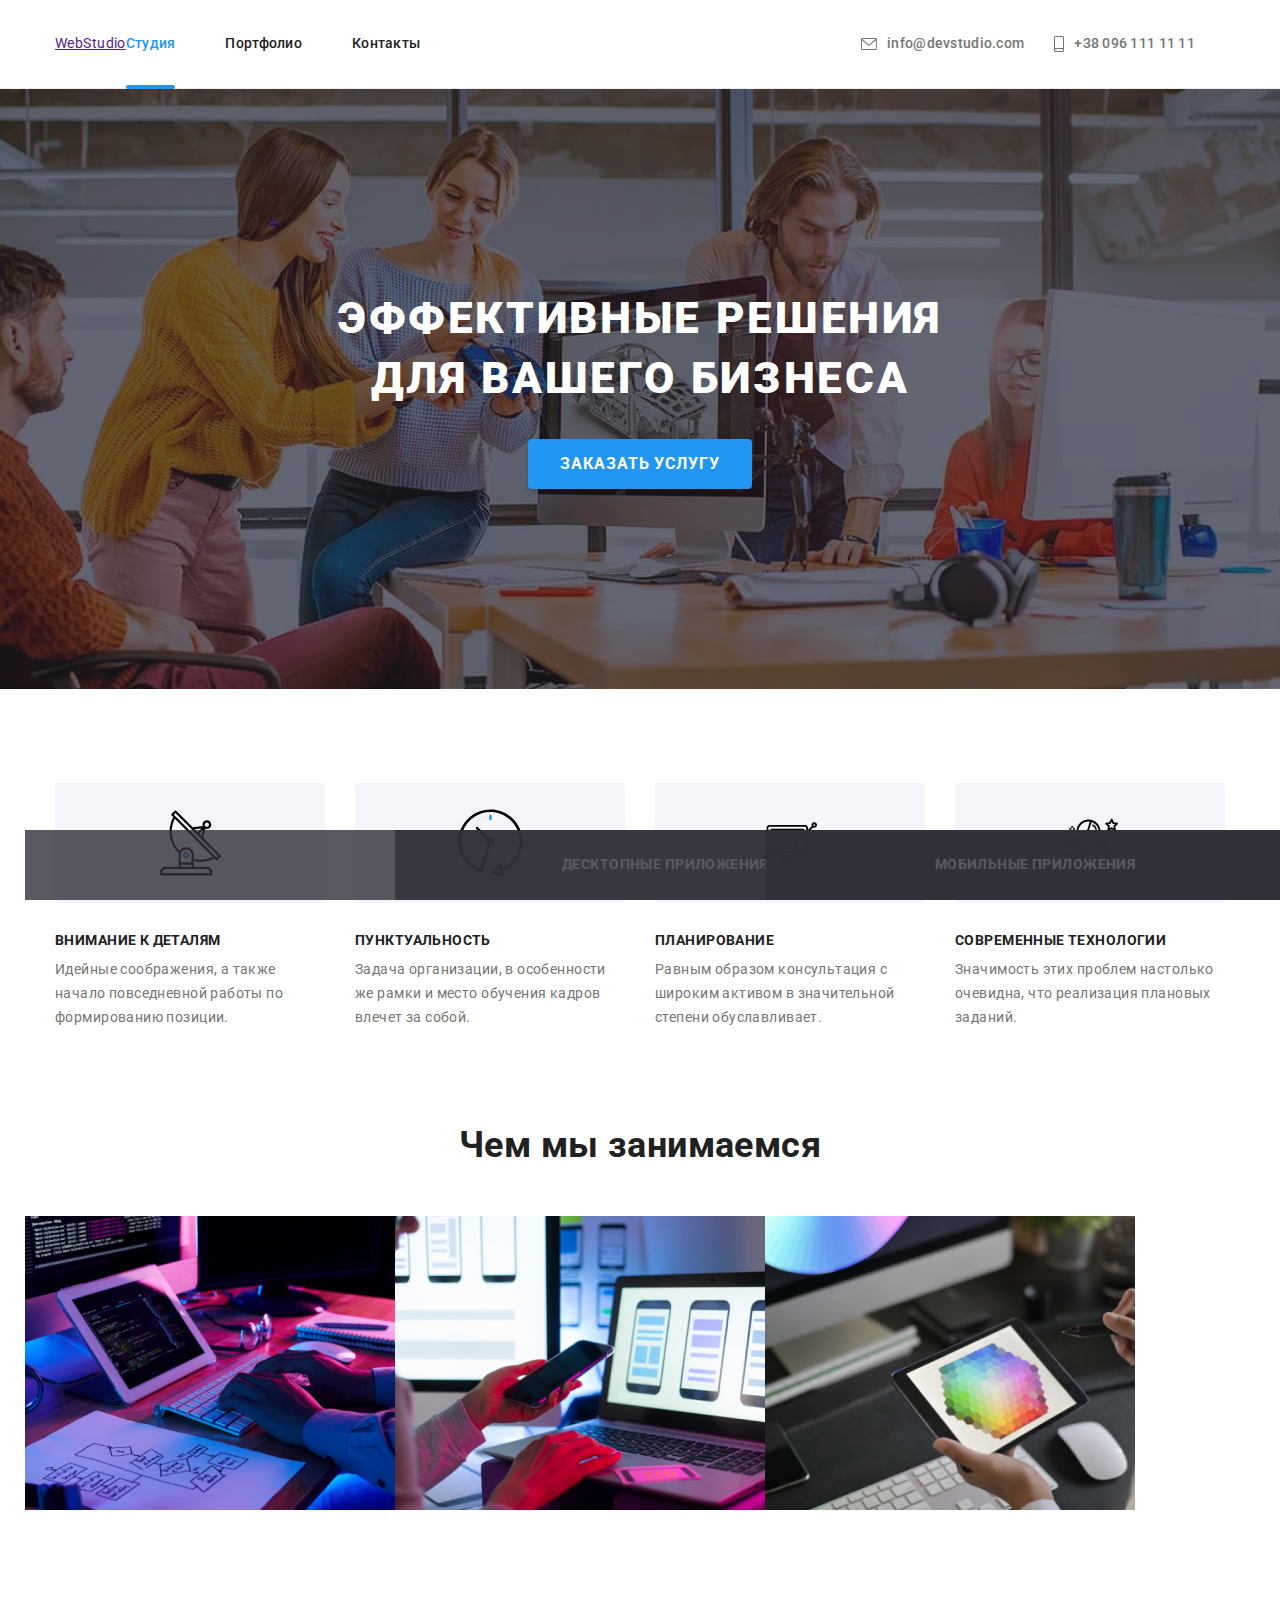
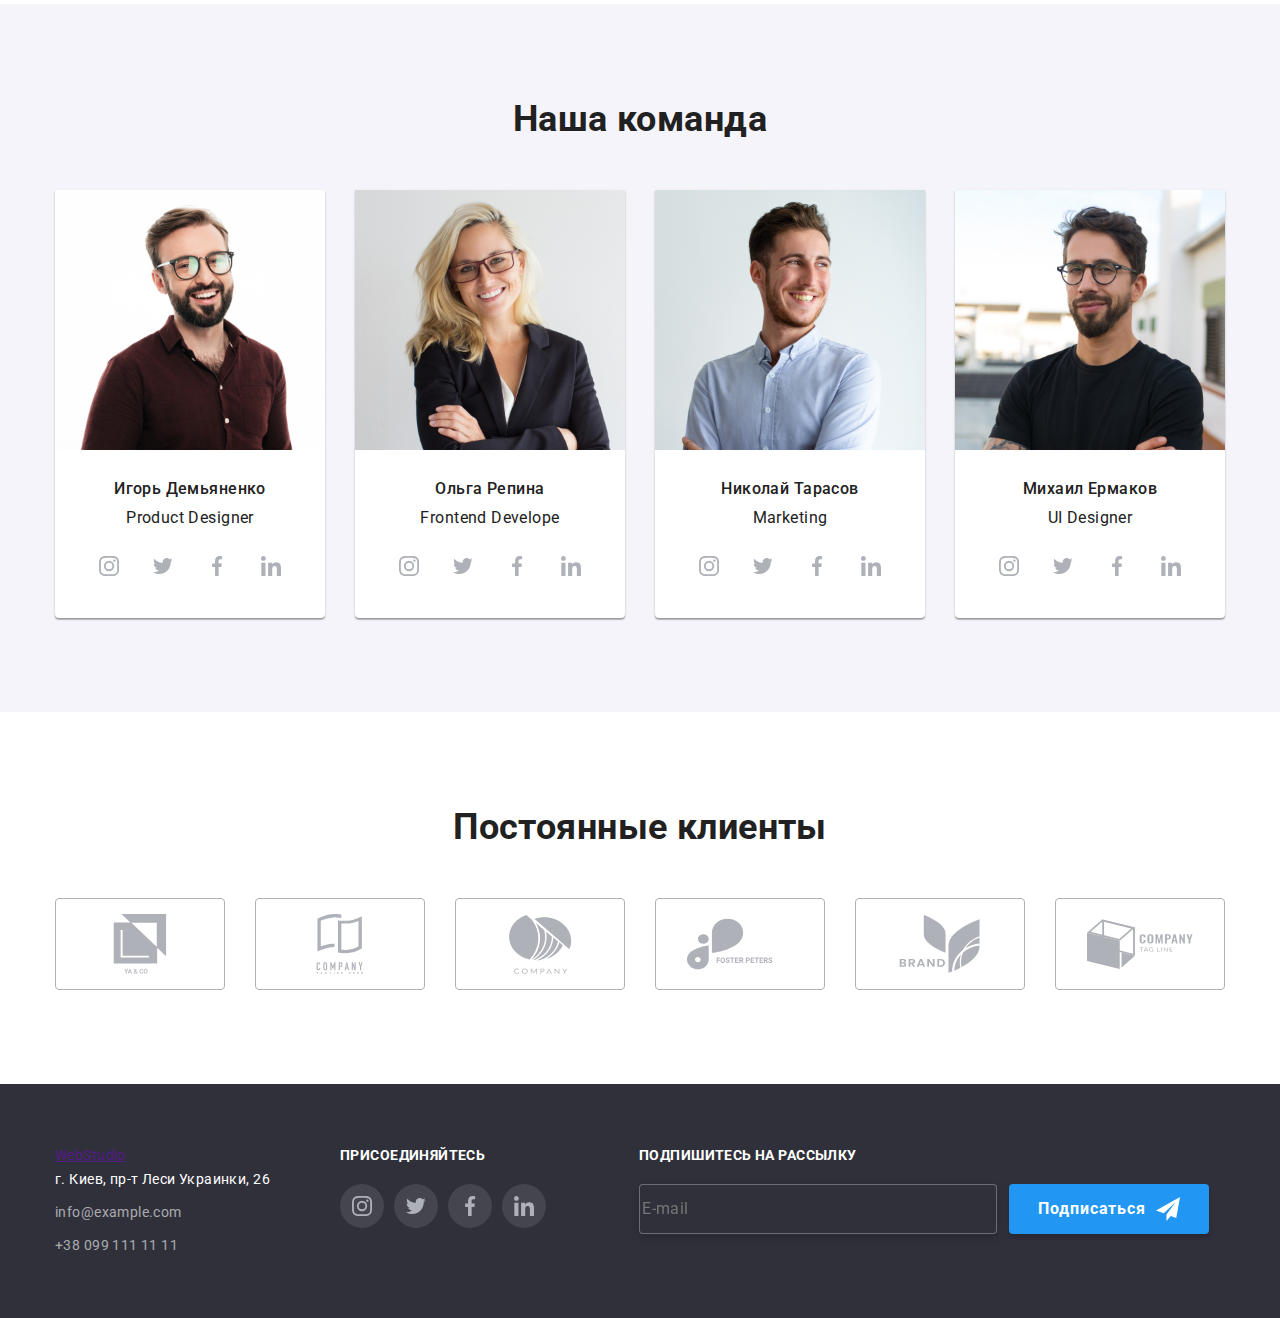
==== commit 37556c72: "дз 7" ====
--- a/index.html
+++ b/index.html
@@ -21,7 +21,7 @@
     <!--Шапка сайта-->
     <header class="page-header">
      <div class="container header-container">
-        <a href="" class="logo">Web<span class="logo-studio">Studio</span></a>
+        <a href="" class="header-container__logo">Web<span class="header-container__logo-studio">Studio</span></a>
         <nav>
             <ul class="site-nav">
                 <li class="site-nav__item"><a href="" class="link current">Студия</a></li>
@@ -57,7 +57,7 @@
             <ul class="feature-items">
                 <li class="feature-items__content">
                     <div class="icons-item">
-                    <svg class="icons-item__feature" width="65" height="70">
+                    <svg class="icons-item__pic" width="65" height="70">
                         <use href="./images/icons.svg#icon-antenna-1"></use>
                     </svg>
                     </div>
@@ -66,7 +66,7 @@
                 </li>
                 <li class="feature-items__content">
                     <div class="icons-item">
-                    <svg class="icons-item__feature" width="67" height="70">
+                    <svg class="icons-item__pic" width="67" height="70">
                         <use href="./images/icons.svg#icon-clock"></use>
                     </svg>
                     </div>
@@ -75,7 +75,7 @@
                 </li>
                 <li class="feature-items__content">
                     <div class="icons-item">
-                    <svg class="icons-item__feature" width="70" height="54">
+                    <svg class="icons-item__pic" width="70" height="54">
                         <use href="./images/icons.svg#icon-diagramma"></use>
                     </svg>
                     </div>
@@ -84,7 +84,7 @@
                 </li>
                 <li class="feature-items__content">
                     <div class="icons-item">
-                    <svg class="icons-item__feature" width="55" height="60">
+                    <svg class="icons-item__pic" width="55" height="60">
                         <use href="./images/icons.svg#icon-astronaut"></use>
                     </svg>
                     </div>
@@ -100,13 +100,13 @@
             <div class="container">
             <h2 class="section-title">Чем мы занимаемся</h2>
             <ul class="work">
-                <li class="work__items"><img src="./images/img1.jpg" alt="создание сайтов" width="370">
+                <li class="work__item"><img src="./images/img1.jpg" alt="создание сайтов" width="370">
                     <div class="label">Десктопные приложения</div>
                 </li>
-                <li class="work__items"> <img src="./images/img1.2.jpg" alt="работа на электронных носителях" width="370">
+                <li class="work__item"> <img src="./images/img1.2.jpg" alt="работа на электронных носителях" width="370">
                     <div class="label">Мобильные приложения</div>
                 </li>
-                <li class="work__items"> <img src="./images/img1.3.jpg" alt="дизайн и графика" width="370">
+                <li class="work__item"> <img src="./images/img1.3.jpg" alt="дизайн и графика" width="370">
                     <div class="label">Дизайнерские решения</div>
                 </li>
             </ul>
@@ -125,7 +125,7 @@
                     <h3 class="title">Игорь Демьяненко</h3>
                     <p class="text" lang="en">Product Designer</p> 
                     
-                    <ul class="team-items__list social-list">
+                    <ul class="social-list">
                         <li class="social-list__item">
                             <a href="" class="social-list__link">
                                 <svg class="social-list__icon" width="20" height="20">
@@ -162,7 +162,7 @@
                     <h3 class="title">Ольга Репина</h3>
                     <p class="text" lang="en">Frontend Develope</p>
                
-                <ul class="team-items__list social-list">
+                <ul class="social-list">
                     <li class="social-list__item">
                         <a href="" class="social-list__link">
                             <svg class="social-list__icon" width="20" height="20">
@@ -200,7 +200,7 @@
                     <h3 class="title">Николай Тарасов</h3>
                     <p class="text" lang="en">Marketing</p>
                 
-                <ul class="team-items__list social-list">
+                <ul class="social-list">
                     <li class="social-list__item">
                         <a href="" class="social-list__link">
                             <svg class="social-list__icon" width="20" height="20">
@@ -237,7 +237,7 @@
                     <h3 class="title">Михаил Ермаков</h3>
                     <p class="text" lang="en">UI Designer</p>
                    
-                    <ul class="team-items__list social-list">
+                    <ul class="social-list">
                         <li class="social-list__item">
                             <a href="" class="social-list__link">
                                 <svg class="social-list__icon" width="20" height="20">
@@ -328,7 +328,7 @@
     <div class="container container-footer">
         <div class="contact-wrap">
             <div class="contact-container">
-        <a href="" class="logo logo-bottom"> Web<span class="logo-white logo-bottom">Studio</span></a>
+        <a href="" class="header-container__logo contact-container__logo"> Web<span class="contact-container__logo_color_white contact-container__logo">Studio</span></a>
         <address>
             <ul class="contact">
                 <li class="contact-item"><a href="" class="contact__footer-address">г. Киев, пр-т Леси Украинки, 26</a> </li>
@@ -338,7 +338,7 @@
             </address>
             </div>
             <div class="soc-container">
-            <h3 class="footer-title">присоединяйтесь</h3>
+            <h3 class="footer-form__title">присоединяйтесь</h3>
             <ul class="footer-list">
                 <li class="social-list__item footer-soc">
                     <a href="" class="social-list__link footer-link">
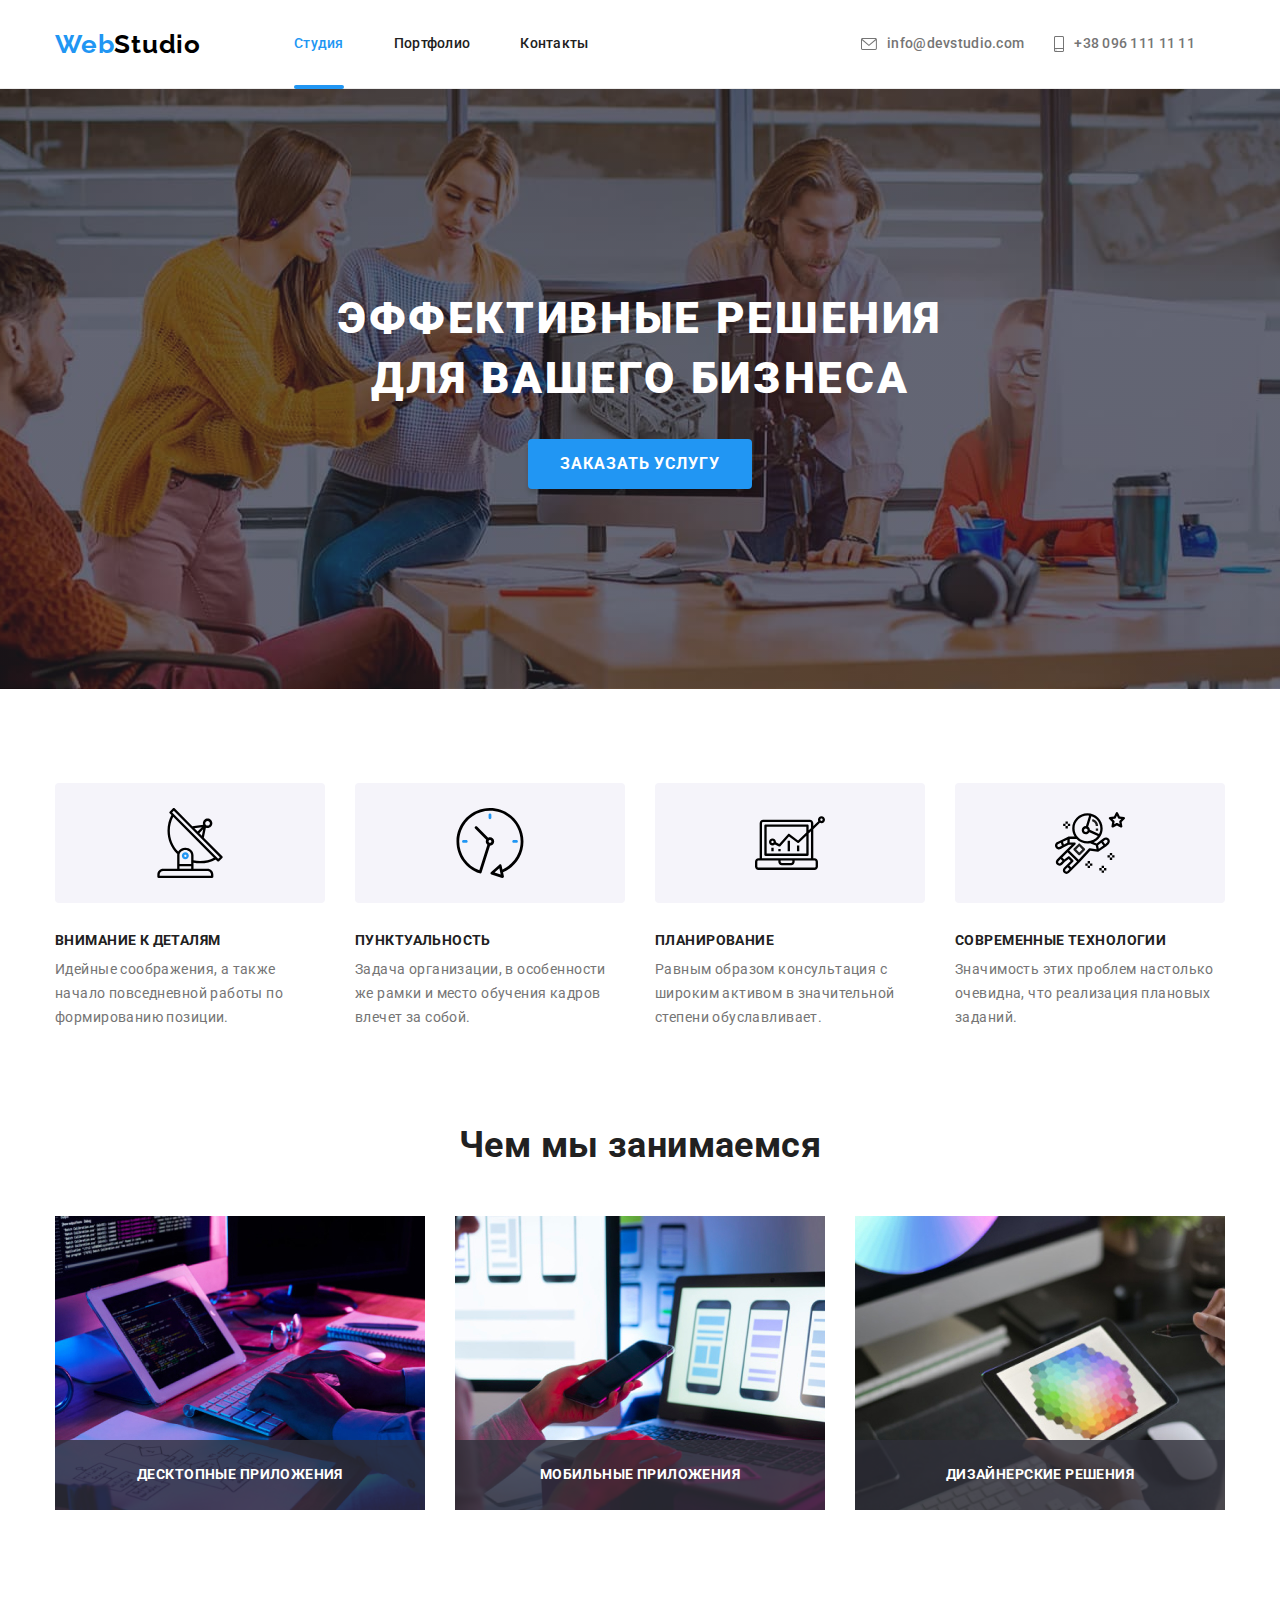
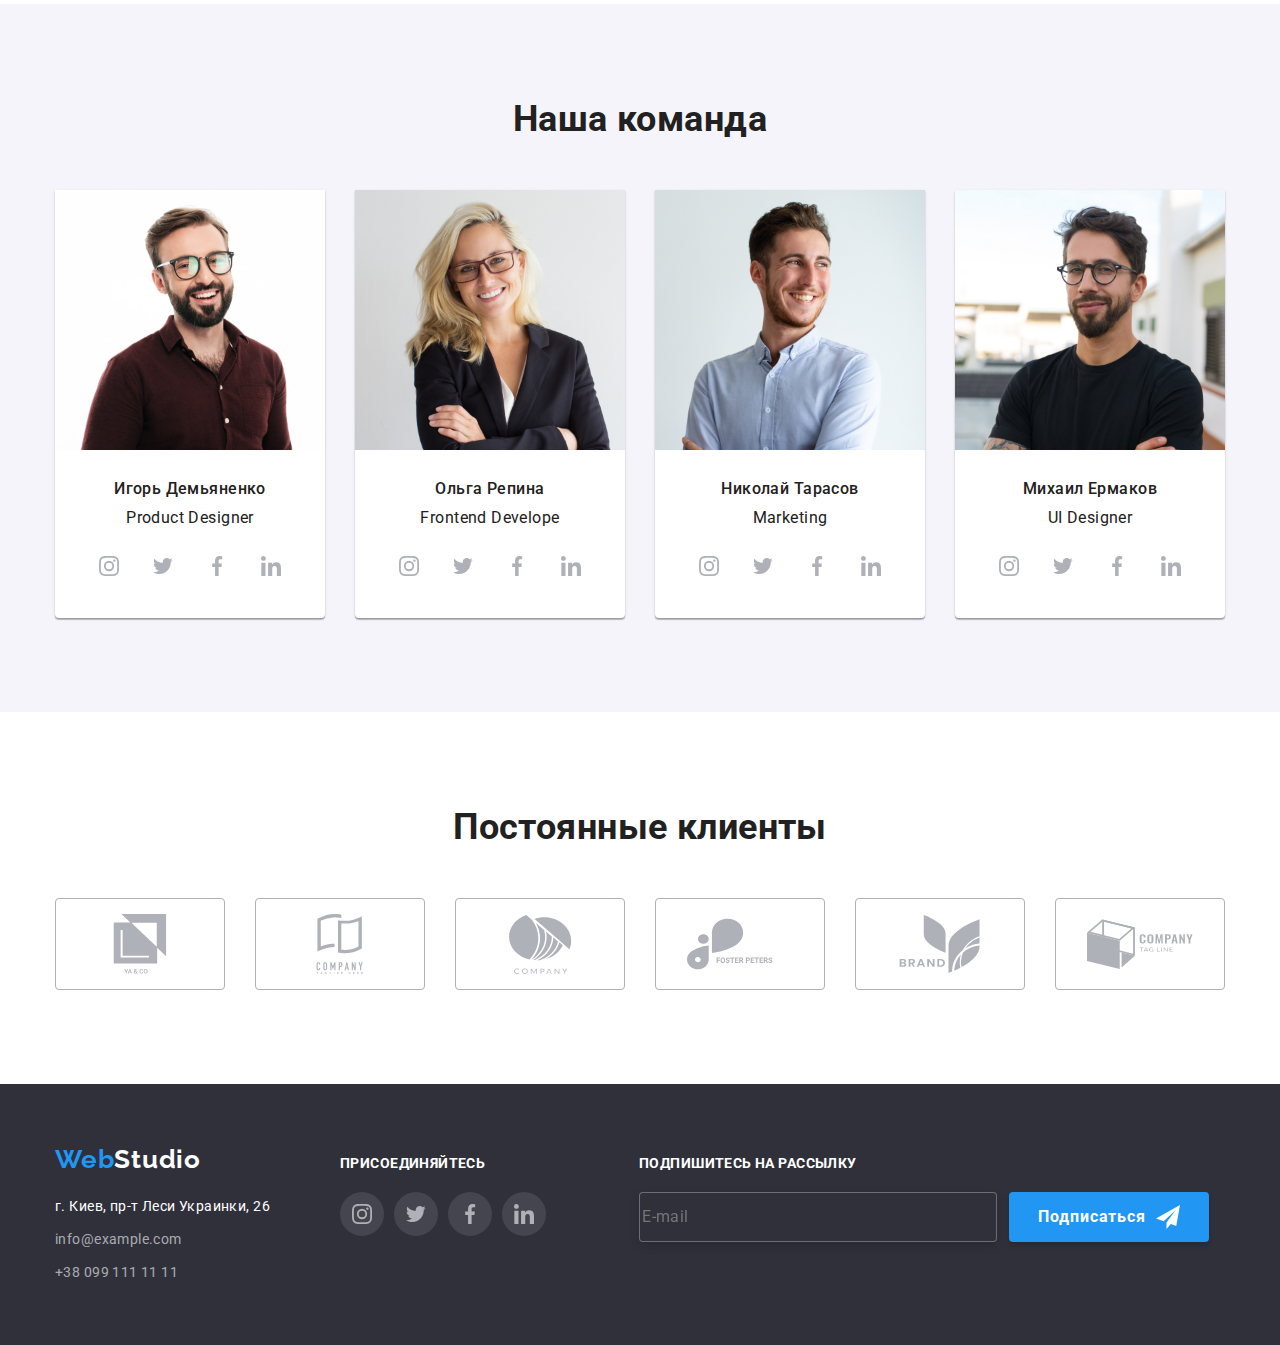
==== commit 159c7df8: "дз 7" ====
--- a/index.html
+++ b/index.html
@@ -433,7 +433,7 @@
                 <use href="./images/icons.svg#icon-checkbox"></use>
             </svg></span>
         Соглашаюсь с рассылкой и принимаю&#160;<a class="modal-link" href="">Условия договора</a></label>
-    <button type="submit" class="button-form button button-modal">Отправить</button>
+    <button type="submit" class="form-set__button button button-modal">Отправить</button>
 </form>
 </div>
 </div>
--- a/css/main.min.css
+++ b/css/main.min.css
@@ -1,2 +1,2 @@
-h1,h2,h3,p{padding:0;margin:0}ul{list-style:none;padding:0;margin:0;marker:none}body{background-color:var(--basic-bg-color);color:var(--basic-text-color);font-family:roboto, sans-serif;font-weight:400;font-size:14px;line-height:1.71;letter-spacing:0.03em}:root{--basic-text-color: #757575;--text-color: #212121;--accent-color: #2196f3;--basic-bg-color: #ffffff;--secondary-bg-color: #f5f4fa;--bg-color: #2f303a;--text-white-color: #ffffff;--card-set-marg: 30px}.visually-hidden{position:absolute;clip:rect(0 0 0 0);width:1px;height:1px;margin:-1px}.container{width:1200px;padding-left:15px;padding-right:15px;margin:0 auto}.section{padding-top:94px;padding-bottom:94px}.button{display:flex;border-radius:4px;margin-top:0;justify-content:center;align-items:center;font-family:inherit;font-size:16px;cursor:pointer;border:transparent}img{display:block;max-width:100%;height:auto}.link{color:var(--text-color);text-decoration:none;font-weight:500;line-height:1.14;letter-spacing:0.02em}.section-title{color:var(--text-color);font-weight:700;font-size:36px;line-height:1.17;margin-bottom:50px;text-align:center}.social-list__item{width:44px;height:44px}.social-list__item+.social-list__item{margin-left:10px}.social-list__link{width:100%;height:100%;border-radius:50%;background-color:var(--basic-bg-color);display:flex;justify-content:center;align-items:center;fill:#afb1b8;transition-property:background-color;transition-duration:250ms;transition-timing-function:cubic-bezier(0.4, 0, 0.2, 1)}.social-list__link:hover,.social-list__link:focus{background-color:var(--accent-color)}.social-list__icon{transition-property:fill;transition-duration:250ms;transition-timing-function:cubic-bezier(0.4, 0, 0.2, 1)}.social-list__link:hover .social-list__icon,.social-list__link:focus .social-list__icon{fill:var(--basic-bg-color)}.social-list{display:flex;justify-content:center}.logo{display:block;color:var(--accent-color);text-decoration:none;font-family:Raleway, sans-serif;font-weight:700;font-size:26px;line-height:1.19;letter-spacing:0.03em;margin-right:93px}.logo-studio{color:#000000}.logo-white{color:var(--text-white-color)}.logo-bottom{margin-right:0;margin-bottom:20px}.header-container{display:flex;align-items:center}.page-header{border-bottom:1px solid #ececec}.site-nav__item{padding-top:32px;padding-bottom:32px;position:relative}.site-nav__item:not(:last-child){margin-right:50px}.site-nav{display:flex;align-items:center}.site-nav .link::after{position:absolute;display:block;content:'';width:100%;height:4px;background-color:var(--accent-color);border-radius:2px;bottom:-1px;opacity:0;transition-property:opasity;transition-duration:250ms;transition-timing-function:cubic-bezier(0.4, 0, 0.2, 1)}.site-nav .link:hover::after{opacity:1}.site-nav .link{transition-property:color;transition-duration:250ms;transition-timing-function:cubic-bezier(0.4, 0, 0.2, 1)}.site-nav .link:hover,.site-nav .link:focus{color:var(--accent-color)}.site-nav .link.current{color:var(--accent-color)}.site-nav .link.current::after{position:absolute;display:block;content:'';width:100%;height:4px;background-color:var(--accent-color);border-radius:2px;bottom:-1px;opacity:1}.auth-nav{display:flex;margin-left:auto;align-items:center}.auth-nav .link{display:flex;justify-content:center;align-items:center;color:var(--basic-text-color);margin-right:30px;transition-property:color;transition-duration:250ms;transition-timing-function:cubic-bezier(0.4, 0, 0.2, 1)}.auth-nav .link:hover,.auth-nav .link:focus{color:var(--accent-color)}.auth-nav__envelop{fill:var(--basic-text-color);margin-right:10px;transition-property:fill;transition-duration:250ms;transition-timing-function:cubic-bezier(0.4, 0, 0.2, 1)}.auth-nav .link:hover .auth-nav__envelop,.auth-nav .link:focus .auth-nav__envelop{fill:var(--accent-color)}.auth-nav__smart{fill:var(--basic-text-color);margin-right:10px;transition-property:fill;transition-duration:250ms;transition-timing-function:cubic-bezier(0.4, 0, 0.2, 1)}.auth-nav .link:hover .auth-nav__smart,.auth-nav .link:focus .auth-nav__smart{fill:var(--accent-color)}.backdrop{position:fixed;top:0;width:100vw;height:100vh;background:rgba(0,0,0,0.2);display:flex;justify-content:center;align-items:center;transition-property:opacity, visibility;transition-duration:250ms;transition-timing-function:cubic-bezier(0.4, 0, 0.2, 1)}.backdrop.is-hidden{opacity:0;visibility:hidden;pointer-events:none}.backdrop.is-hidden .modal{transform:translate(50px) rotate(90deg)}.modal{position:relative;top:221px 536px;width:528px;min-height:581px;padding:40px;background-color:var(--basic-bg-color);box-shadow:0px 1px 3px rgba(0,0,0,0.12),0px 1px 1px rgba(0,0,0,0.14),0px 2px 1px rgba(0,0,0,0.2);border-radius:4px;transform:translate(50px) rotate(0deg);transition-property:transform;transition-duration:250ms;transition-timing-function:cubic-bezier(0.4, 0, 0.2, 1)}.btn{position:absolute;display:flex;justify-content:center;align-items:center;width:30px;height:30px;top:8px;right:8px;background:var(--basic-bg-color);border:1px solid rgba(0,0,0,0.1);box-sizing:border-box;border-radius:50%;transition:fill 250ms cubic-bezier(0.4, 0, 0.2, 1)}.btn:focus{fill:var(--accent-color)}.modal-title{font-weight:700;font-size:20px;line-height:1.15;text-align:center;letter-spacing:0.03em;color:var(--text-color);margin-bottom:12px}.input-label{display:block;font-size:12px;line-height:1.17;letter-spacing:0.01em;color:var(--basic-text-color);margin-bottom:4px}.modal-input{width:100%;height:40px;border:1px solid rgba(33,33,33,0.2);border-radius:4px;padding-left:40px;padding-right:15px;outline:none;transition:border-color 250ms cubic-bezier(0.4, 0, 0.2, 1)}.modal-input:focus{border-color:var(--accent-color)}.input-form{display:block;position:relative;margin-bottom:10px}.text{margin-bottom:20px}.input-icon{position:absolute;left:12px;top:50%;transform:translateY(-50%);transition:fill 250ms cubic-bezier(0.4, 0, 0.2, 1)}.modal-input:focus+.input-icon{fill:var(--accent-color)}.modal-text{font-size:12px;line-height:1.67;letter-spacing:0.01em;color:rgba(117,117,117,0.5);width:100%;height:120px;padding:12px 16px;resize:none}.checkbox-text{display:flex;line-height:1.71;justify-content:center;align-items:center;margin-bottom:30px}.checkbox-text span{display:flex;justify-content:center;align-items:center;width:16px;height:15px;border:2px solid #212121;border-radius:2px;margin-right:9px;fill:var(--basic-bg-color)}.modal-checkbox:checked+.checkbox-text span{background-color:var(--accent-color);border:none}.modal-link{color:var(--accent-color)}.button-modal{margin:0 auto;transition-property:background-color;transition-duration:250ms;transition-timing-function:cubic-bezier(0.4, 0, 0.2, 1)}.button-modal:hover,.button-modal:focus{background-color:#188ce8}.hero{padding-top:200px;padding-bottom:200px;background-color:var(--bg-color);text-align:center;background-image:linear-gradient(to right, rgba(47,48,58,0.4), rgba(47,48,58,0.4)),url(../images/hero.jpg);max-width:1600px;max-height:600px;margin-left:auto;margin-right:auto;background-position:center;background-repeat:no-repeat;background-size:cover}.hero__title{color:var(--text-white-color);font-weight:900;font-size:44px;line-height:1.36;letter-spacing:0.06em;text-transform:uppercase;margin:0 auto;max-width:696px;margin-bottom:30px}.primary{background-color:var(--accent-color);color:var(--text-white-color);font-weight:700;line-height:1.87;padding:10px 32px;min-width:200px;margin:0 auto;text-transform:uppercase;letter-spacing:0.06em;box-shadow:0px 4px 4px rgba(0,0,0,0.15);transition-property:color, background-color;transition-duration:250ms;transition-timing-function:cubic-bezier(0.4, 0, 0.2, 1)}.button .primary:hover,.button .primary:focus{background-color:var(--accent-color);color:var(--text-white-color)}.feature-items{display:flex}.feature-items__content:not(:last-child){margin-right:var(--card-set-marg);max-width:270px}.icons-item{display:flex;justify-content:center;align-items:center;max-width:270px;min-height:120px;margin-bottom:30px;background-color:var(--secondary-bg-color);border-radius:4px}.icons-item__feature{width:70px;height:70px;transition-property:fill;transition-duration:250ms;transition-timing-function:cubic-bezier(0.4, 0, 0.2, 1)}.icons-item__feature:hover{fill:var(--accent-color)}.feature-items .title{color:var(--text-color);font-weight:700;font-size:inherit;line-height:1.14;text-transform:uppercase;margin-bottom:10px}.section-work{padding-top:0}.work{display:flex;margin-left:calc(-1 * var(--card-set-marg))}.work__items{position:relative;flex-basis:calc(100% / 3 - var(--card-set-marg));margin-left:var(--card-set-marg)}.label{position:absolute;bottom:0;padding-top:27px;padding-bottom:27px;width:100%;font-weight:700;line-height:1.14;text-align:center;background-color:rgba(47,48,58,0.8);color:var(--text-white-color);text-transform:uppercase}.team{background-color:var(--secondary-bg-color)}.team-items{display:flex;margin-left:calc(-1 * var(--card-set-marg))}.team-items__card{flex-basis:calc(100% / 4 - var(--card-set-marg));margin-left:var(--card-set-marg);overflow:hidden;background-color:var(--basic-bg-color);box-shadow:0px 1px 3px rgba(0,0,0,0.12),0px 1px 1px rgba(0,0,0,0.14),0px 2px 1px rgba(0,0,0,0.2);border-radius:0px 0px 4px 4px}.team-items .title{color:var(--text-color);font-weight:500;font-size:16px;line-height:1.18;text-align:center;margin-bottom:10px}.team-items .text{color:var(--text-color);font-size:16px;line-height:1.18;text-align:center;margin-bottom:16px}.card-bottom{padding-top:var(--card-set-marg);padding-bottom:var(--card-set-marg)}.client-list{display:flex;justify-content:center}.client-list__logo{width:170px;height:92px;border:1px solid #afb1b8;box-sizing:border-box;border-radius:4px;transition-property:border;transition-duration:250ms;transition-timing-function:cubic-bezier(0.4, 0, 0.2, 1)}.client-list__logo:hover,.client-list__logo:focus{border:1px solid var(--accent-color)}.client-list__link{width:100%;height:100%;display:flex;justify-content:center;align-items:center;fill:#afb1b8}.client-list__icon{transition-property:fill;transition-duration:250ms;transition-timing-function:cubic-bezier(0.4, 0, 0.2, 1)}.client-list__link:hover .client-list__icon,.client-list__link:focus .client-list__icon{fill:var(--accent-color)}.client-list__logo+.client-list__logo{margin-left:30px}.footer{background-color:var(--bg-color);line-height:1.71;padding-top:60px;padding-bottom:60px}.contact-wrap{display:flex;align-items:baseline}.contact-container{max-width:231px;margin-right:70px}.soc-container{max-width:206px;margin-right:93px}.contact-item:not(:last-child){margin-bottom:9px}.contact__footer-address{color:var(--text-white-color);text-decoration:none;font-style:normal;transition:color 250ms cubic-bezier(0.4, 0, 0.2, 1)}.contact__footer-address:hover,.contact__footer-address:focus{color:var(--accent-color)}.contact__footer-contacts{color:rgba(255,255,255,0.6);text-decoration:none;font-style:normal;transition:color 250ms cubic-bezier(0.4, 0, 0.2, 1)}.contact__footer-contacts:hover,.contact__footer-contacts:focus{color:var(--accent-color)}.footer-list{display:flex;justify-content:center;align-items:center}.footer-form__title{font-style:normal;font-weight:700;font-size:14px;line-height:1.14;color:var(--text-white-color);text-transform:uppercase;margin-bottom:20px}.footer-link{background:rgba(255,255,255,0.1)}.container-footer{display:flex}.form-set{display:flex;width:570px}.form-set__email{width:358px;min-height:50px;margin-right:12px;background-color:var(--bg-color);border:1px solid rgba(255,255,255,0.3);filter:drop-shadow(0px 4px 4px rgba(0,0,0,0.15));border-radius:4px;color:rgba(255,255,255,0.6);font-size:16px;line-height:1.25;letter-spacing:0.03em}.form-set__button{width:200px;min-height:50px;font-weight:700;line-height:1.87;letter-spacing:0.06em;background-color:var(--accent-color);color:var(--text-white-color);box-shadow:0px 4px 4px rgba(0,0,0,0.15);border-radius:4px}.form-set__icon-send{width:24px;height:24px;margin-left:10px;fill:var(--basic-bg-color)}.filter-item:not(:last-child){margin-right:8px}.filter{margin-bottom:56px}.secondary{background-color:var(--secondary-bg-color);color:var(--text-color);font-weight:500;line-height:1.62;padding:6px 22px;transition-property:box-shadow, background-color, color;transition-duration:250ms;transition-timing-function:cubic-bezier(0.4, 0, 0.2, 1)}.button .secondary:hover,.button .secondary:focus{background-color:var(--accent-color);color:var(--text-white-color);box-shadow:0px 3px 1px rgba(0,0,0,0.1),0px 1px 2px rgba(0,0,0,0.08),0px 2px 2px rgba(0,0,0,0.12)}.button .secondary .current{background-color:var(--accent-color);color:var(--text-white-color);max-width:73px;box-shadow:0px 3px 1px rgba(0,0,0,0.1),0px 1px 2px rgba(0,0,0,0.08),0px 2px 2px rgba(0,0,0,0.12)}.button .secondary .web{max-width:128px}.button .secondary .application{max-width:145px}.button .secondary .desing{max-width:103px}.button .secondary .marketing{max-width:130px}.images-items{display:flex;flex-wrap:wrap;margin-left:calc(-1 * var(--card-set-marg));margin-top:calc(-1 * var(--card-set-marg));color:var(--basic-text-color);font-size:16px;line-height:1.87}.images-items-title{color:var(--text-color);font-family:inherit;font-weight:700;font-size:18px;line-height:2;letter-spacing:0.06em;margin-bottom:4px}.card-set{flex-basis:calc(100% / 3 - var(--card-set-marg));margin-left:var(--card-set-marg);margin-top:var(--card-set-marg)}.link-portfolio{display:block;text-decoration:none;color:var(--basic-text-color);transition-property:box-shadow;transition-duration:250ms;transition-timing-function:cubic-bezier(0.4, 0, 0.2, 1)}.link-portfolio:hover,.link-portfolio:focus{box-shadow:0px 1px 1px rgba(0,0,0,0.12),0px 4px 4px rgba(0,0,0,0.06),1px 4px 6px rgba(0,0,0,0.16)}.portfolio-bottom{padding:20px 25px 20px 25px;background:var(--basic-bg-color);border:1px solid #eeeeee;box-sizing:border-box}.overlay{position:relative;overflow:hidden}.text-overlay{position:absolute;font-size:18px;line-height:1.56;color:var(--text-white-color);background:rgba(33,150,243,0.9);top:0;height:100%;padding:63px 24px;transform:translateY(100%);transition-property:transform;transition-duration:250ms;transition-timing-function:cubic-bezier(0.4, 0, 0.2, 1)}.link-portfolio:hover .text-overlay,.link-portfolio:focus .text-overlay{transform:translate(0)}
+h1,h2,h3,p{padding:0;margin:0}ul{list-style:none;padding:0;margin:0;marker:none}body{background-color:var(--basic-bg-color);color:var(--basic-text-color);font-family:roboto, sans-serif;font-weight:400;font-size:14px;line-height:1.71;letter-spacing:0.03em}:root{--basic-text-color: #757575;--text-color: #212121;--accent-color: #2196f3;--basic-bg-color: #ffffff;--secondary-bg-color: #f5f4fa;--bg-color: #2f303a;--text-white-color: #ffffff;--card-set-marg: 30px}.visually-hidden{position:absolute;clip:rect(0 0 0 0);width:1px;height:1px;margin:-1px}.container{width:1200px;padding-left:15px;padding-right:15px;margin:0 auto}.section{padding-top:94px;padding-bottom:94px}.button{display:flex;border-radius:4px;margin-top:0;justify-content:center;align-items:center;font-family:inherit;font-size:16px;cursor:pointer;border:transparent}img{display:block;max-width:100%;height:auto}.link{color:var(--text-color);text-decoration:none;font-weight:500;line-height:1.14;letter-spacing:0.02em}.section-title{color:var(--text-color);font-weight:700;font-size:36px;line-height:1.17;margin-bottom:50px;text-align:center}.social-list__item{width:44px;height:44px}.social-list__item+.social-list__item{margin-left:10px}.social-list__link{width:100%;height:100%;border-radius:50%;background-color:var(--basic-bg-color);display:flex;justify-content:center;align-items:center;fill:#afb1b8;transition-property:background-color;transition-duration:250ms;transition-timing-function:cubic-bezier(0.4, 0, 0.2, 1)}.social-list__link:hover,.social-list__link:focus{background-color:var(--accent-color)}.social-list__icon{transition-property:fill;transition-duration:250ms;transition-timing-function:cubic-bezier(0.4, 0, 0.2, 1)}.social-list__link:hover .social-list__icon,.social-list__link:focus .social-list__icon{fill:var(--basic-bg-color)}.social-list{display:flex;justify-content:center}.header-container__logo{display:block;color:var(--accent-color);text-decoration:none;font-family:Raleway, sans-serif;font-weight:700;font-size:26px;line-height:1.19;letter-spacing:0.03em;margin-right:93px}.header-container__logo-studio{color:#000000}.contact-container__logo_color_white{color:var(--text-white-color)}.contact-container__logo{margin-right:0;margin-bottom:20px}.header-container{display:flex;align-items:center}.page-header{border-bottom:1px solid #ececec}.site-nav{display:flex;align-items:center}.site-nav .link::after{position:absolute;display:block;content:'';width:100%;height:4px;background-color:var(--accent-color);border-radius:2px;bottom:-1px;opacity:0;transition-property:opasity;transition-duration:250ms;transition-timing-function:cubic-bezier(0.4, 0, 0.2, 1)}.site-nav .link:hover::after{opacity:1}.site-nav .link{transition-property:color;transition-duration:250ms;transition-timing-function:cubic-bezier(0.4, 0, 0.2, 1)}.site-nav .link:hover,.site-nav .link:focus{color:var(--accent-color)}.site-nav .link.current{color:var(--accent-color)}.site-nav .link.current::after{position:absolute;display:block;content:'';width:100%;height:4px;background-color:var(--accent-color);border-radius:2px;bottom:-1px;opacity:1}.site-nav__item{padding-top:32px;padding-bottom:32px;position:relative}.site-nav__item:not(:last-child){margin-right:50px}.auth-nav{display:flex;margin-left:auto;align-items:center}.auth-nav .link{display:flex;justify-content:center;align-items:center;color:var(--basic-text-color);margin-right:30px;transition-property:color;transition-duration:250ms;transition-timing-function:cubic-bezier(0.4, 0, 0.2, 1)}.auth-nav .link:hover,.auth-nav .link:focus{color:var(--accent-color)}.auth-nav__envelop{fill:var(--basic-text-color);margin-right:10px;transition-property:fill;transition-duration:250ms;transition-timing-function:cubic-bezier(0.4, 0, 0.2, 1)}.auth-nav .link:hover .auth-nav__envelop,.auth-nav .link:focus .auth-nav__envelop{fill:var(--accent-color)}.auth-nav__smart{fill:var(--basic-text-color);margin-right:10px;transition-property:fill;transition-duration:250ms;transition-timing-function:cubic-bezier(0.4, 0, 0.2, 1)}.auth-nav .link:hover .auth-nav__smart,.auth-nav .link:focus .auth-nav__smart{fill:var(--accent-color)}.backdrop{position:fixed;top:0;width:100vw;height:100vh;background:rgba(0,0,0,0.2);display:flex;justify-content:center;align-items:center;transition-property:opacity, visibility;transition-duration:250ms;transition-timing-function:cubic-bezier(0.4, 0, 0.2, 1)}.backdrop.is-hidden{opacity:0;visibility:hidden;pointer-events:none}.backdrop.is-hidden .modal{transform:translate(50px) rotate(90deg)}.modal{position:relative;top:221px 536px;width:528px;min-height:581px;padding:40px;background-color:var(--basic-bg-color);box-shadow:0px 1px 3px rgba(0,0,0,0.12),0px 1px 1px rgba(0,0,0,0.14),0px 2px 1px rgba(0,0,0,0.2);border-radius:4px;transform:translate(50px) rotate(0deg);transition-property:transform;transition-duration:250ms;transition-timing-function:cubic-bezier(0.4, 0, 0.2, 1)}.btn{position:absolute;display:flex;justify-content:center;align-items:center;width:30px;height:30px;top:8px;right:8px;background:var(--basic-bg-color);border:1px solid rgba(0,0,0,0.1);box-sizing:border-box;border-radius:50%;transition:fill 250ms cubic-bezier(0.4, 0, 0.2, 1)}.btn:focus{fill:var(--accent-color)}.modal-title{font-weight:700;font-size:20px;line-height:1.15;text-align:center;letter-spacing:0.03em;color:var(--text-color);margin-bottom:12px}.input-label{display:block;font-size:12px;line-height:1.17;letter-spacing:0.01em;color:var(--basic-text-color);margin-bottom:4px}.modal-input{width:100%;height:40px;border:1px solid rgba(33,33,33,0.2);border-radius:4px;padding-left:40px;padding-right:15px;outline:none;transition:border-color 250ms cubic-bezier(0.4, 0, 0.2, 1)}.modal-input:focus{border-color:var(--accent-color)}.input-form{display:block;position:relative;margin-bottom:10px}.text{margin-bottom:20px}.input-icon{position:absolute;left:12px;top:50%;transform:translateY(-50%);transition:fill 250ms cubic-bezier(0.4, 0, 0.2, 1)}.modal-input:focus+.input-icon{fill:var(--accent-color)}.modal-text{font-size:12px;line-height:1.67;letter-spacing:0.01em;color:rgba(117,117,117,0.5);width:100%;height:120px;padding:12px 16px;resize:none}.checkbox-text{display:flex;line-height:1.71;justify-content:center;align-items:center;margin-bottom:30px}.checkbox-text span{display:flex;justify-content:center;align-items:center;width:16px;height:15px;border:2px solid #212121;border-radius:2px;margin-right:9px;fill:var(--basic-bg-color)}.modal-checkbox:checked+.checkbox-text span{background-color:var(--accent-color);border:none}.modal-link{color:var(--accent-color)}.button-modal{margin:0 auto;transition-property:background-color;transition-duration:250ms;transition-timing-function:cubic-bezier(0.4, 0, 0.2, 1)}.button-modal:hover,.button-modal:focus{background-color:#188ce8}.hero{padding-top:200px;padding-bottom:200px;background-color:var(--bg-color);text-align:center;background-image:linear-gradient(to right, rgba(47,48,58,0.4), rgba(47,48,58,0.4)),url(../images/hero.jpg);max-width:1600px;max-height:600px;margin-left:auto;margin-right:auto;background-position:center;background-repeat:no-repeat;background-size:cover}.hero__title{color:var(--text-white-color);font-weight:900;font-size:44px;line-height:1.36;letter-spacing:0.06em;text-transform:uppercase;margin:0 auto;max-width:696px;margin-bottom:30px}.primary{background-color:var(--accent-color);color:var(--text-white-color);font-weight:700;line-height:1.87;padding:10px 32px;min-width:200px;margin:0 auto;text-transform:uppercase;letter-spacing:0.06em;box-shadow:0px 4px 4px rgba(0,0,0,0.15);transition-property:color, background-color;transition-duration:250ms;transition-timing-function:cubic-bezier(0.4, 0, 0.2, 1)}.button .primary:hover,.button .primary:focus{background-color:var(--accent-color);color:var(--text-white-color)}.feature-items{display:flex}.feature-items__content:not(:last-child){margin-right:var(--card-set-marg);max-width:270px}.icons-item{display:flex;justify-content:center;align-items:center;max-width:270px;min-height:120px;margin-bottom:30px;background-color:var(--secondary-bg-color);border-radius:4px}.icons-item__pic{width:70px;height:70px;transition-property:fill;transition-duration:250ms;transition-timing-function:cubic-bezier(0.4, 0, 0.2, 1)}.icons-item__pic:hover{fill:var(--accent-color)}.feature-items .title{color:var(--text-color);font-weight:700;font-size:inherit;line-height:1.14;text-transform:uppercase;margin-bottom:10px}.section-work{padding-top:0}.work{display:flex;margin-left:calc(-1 * var(--card-set-marg))}.work__item{position:relative;flex-basis:calc(100% / 3 - var(--card-set-marg));margin-left:var(--card-set-marg)}.label{position:absolute;bottom:0;padding-top:27px;padding-bottom:27px;width:100%;font-weight:700;line-height:1.14;text-align:center;background-color:rgba(47,48,58,0.8);color:var(--text-white-color);text-transform:uppercase}.team{background-color:var(--secondary-bg-color)}.team-items{display:flex;margin-left:calc(-1 * var(--card-set-marg))}.team-items__card{flex-basis:calc(100% / 4 - var(--card-set-marg));margin-left:var(--card-set-marg);overflow:hidden;background-color:var(--basic-bg-color);box-shadow:0px 1px 3px rgba(0,0,0,0.12),0px 1px 1px rgba(0,0,0,0.14),0px 2px 1px rgba(0,0,0,0.2);border-radius:0px 0px 4px 4px}.team-items .title{color:var(--text-color);font-weight:500;font-size:16px;line-height:1.18;text-align:center;margin-bottom:10px}.team-items .text{color:var(--text-color);font-size:16px;line-height:1.18;text-align:center;margin-bottom:16px}.card-bottom{padding-top:var(--card-set-marg);padding-bottom:var(--card-set-marg)}.client-list{display:flex;justify-content:center}.client-list__logo{width:170px;height:92px;border:1px solid #afb1b8;box-sizing:border-box;border-radius:4px;transition-property:border;transition-duration:250ms;transition-timing-function:cubic-bezier(0.4, 0, 0.2, 1)}.client-list__logo:hover,.client-list__logo:focus{border:1px solid var(--accent-color)}.client-list__link{width:100%;height:100%;display:flex;justify-content:center;align-items:center;fill:#afb1b8}.client-list__icon{transition-property:fill;transition-duration:250ms;transition-timing-function:cubic-bezier(0.4, 0, 0.2, 1)}.client-list__link:hover .client-list__icon,.client-list__link:focus .client-list__icon{fill:var(--accent-color)}.client-list__logo+.client-list__logo{margin-left:30px}.footer{background-color:var(--bg-color);line-height:1.71;padding-top:60px;padding-bottom:60px}.contact-wrap{display:flex;align-items:baseline}.contact-container{max-width:231px;margin-right:70px}.soc-container{max-width:206px;margin-right:93px}.contact-item:not(:last-child){margin-bottom:9px}.contact__footer-address{color:var(--text-white-color);text-decoration:none;font-style:normal;transition:color 250ms cubic-bezier(0.4, 0, 0.2, 1)}.contact__footer-address:hover,.contact__footer-address:focus{color:var(--accent-color)}.contact__footer-contacts{color:rgba(255,255,255,0.6);text-decoration:none;font-style:normal;transition:color 250ms cubic-bezier(0.4, 0, 0.2, 1)}.contact__footer-contacts:hover,.contact__footer-contacts:focus{color:var(--accent-color)}.footer-list{display:flex;justify-content:center;align-items:center}.footer-form__title{font-style:normal;font-weight:700;font-size:14px;line-height:1.14;color:var(--text-white-color);text-transform:uppercase;margin-bottom:20px}.footer-link{background:rgba(255,255,255,0.1)}.container-footer{display:flex}.form-set{display:flex;width:570px}.form-set__email{width:358px;min-height:50px;margin-right:12px;background-color:var(--bg-color);border:1px solid rgba(255,255,255,0.3);filter:drop-shadow(0px 4px 4px rgba(0,0,0,0.15));border-radius:4px;color:rgba(255,255,255,0.6);font-size:16px;line-height:1.25;letter-spacing:0.03em}.form-set__button{width:200px;min-height:50px;font-weight:700;line-height:1.87;letter-spacing:0.06em;background-color:var(--accent-color);color:var(--text-white-color);box-shadow:0px 4px 4px rgba(0,0,0,0.15);border-radius:4px}.form-set__icon-send{width:24px;height:24px;margin-left:10px;fill:var(--basic-bg-color)}.filter-item:not(:last-child){margin-right:8px}.filter{margin-bottom:56px}.secondary{background-color:var(--secondary-bg-color);color:var(--text-color);font-weight:500;line-height:1.62;padding:6px 22px;transition-property:box-shadow, background-color, color;transition-duration:250ms;transition-timing-function:cubic-bezier(0.4, 0, 0.2, 1)}.button .secondary:hover,.button .secondary:focus{background-color:var(--accent-color);color:var(--text-white-color);box-shadow:0px 3px 1px rgba(0,0,0,0.1),0px 1px 2px rgba(0,0,0,0.08),0px 2px 2px rgba(0,0,0,0.12)}.button .secondary .current{background-color:var(--accent-color);color:var(--text-white-color);max-width:73px;box-shadow:0px 3px 1px rgba(0,0,0,0.1),0px 1px 2px rgba(0,0,0,0.08),0px 2px 2px rgba(0,0,0,0.12)}.button .secondary .web{max-width:128px}.button .secondary .application{max-width:145px}.button .secondary .desing{max-width:103px}.button .secondary .marketing{max-width:130px}.images-items{display:flex;flex-wrap:wrap;margin-left:calc(-1 * var(--card-set-marg));margin-top:calc(-1 * var(--card-set-marg));color:var(--basic-text-color);font-size:16px;line-height:1.87}.images-items-title{color:var(--text-color);font-family:inherit;font-weight:700;font-size:18px;line-height:2;letter-spacing:0.06em;margin-bottom:4px}.card-set{flex-basis:calc(100% / 3 - var(--card-set-marg));margin-left:var(--card-set-marg);margin-top:var(--card-set-marg)}.link-portfolio{display:block;text-decoration:none;color:var(--basic-text-color);transition-property:box-shadow;transition-duration:250ms;transition-timing-function:cubic-bezier(0.4, 0, 0.2, 1)}.link-portfolio:hover,.link-portfolio:focus{box-shadow:0px 1px 1px rgba(0,0,0,0.12),0px 4px 4px rgba(0,0,0,0.06),1px 4px 6px rgba(0,0,0,0.16)}.portfolio-bottom{padding:20px 25px 20px 25px;background:var(--basic-bg-color);border:1px solid #eeeeee;box-sizing:border-box}.overlay{position:relative;overflow:hidden}.text-overlay{position:absolute;font-size:18px;line-height:1.56;color:var(--text-white-color);background:rgba(33,150,243,0.9);top:0;height:100%;padding:63px 24px;transform:translateY(100%);transition-property:transform;transition-duration:250ms;transition-timing-function:cubic-bezier(0.4, 0, 0.2, 1)}.link-portfolio:hover .text-overlay,.link-portfolio:focus .text-overlay{transform:translate(0)}
 /*# sourceMappingURL=main.min.css.map */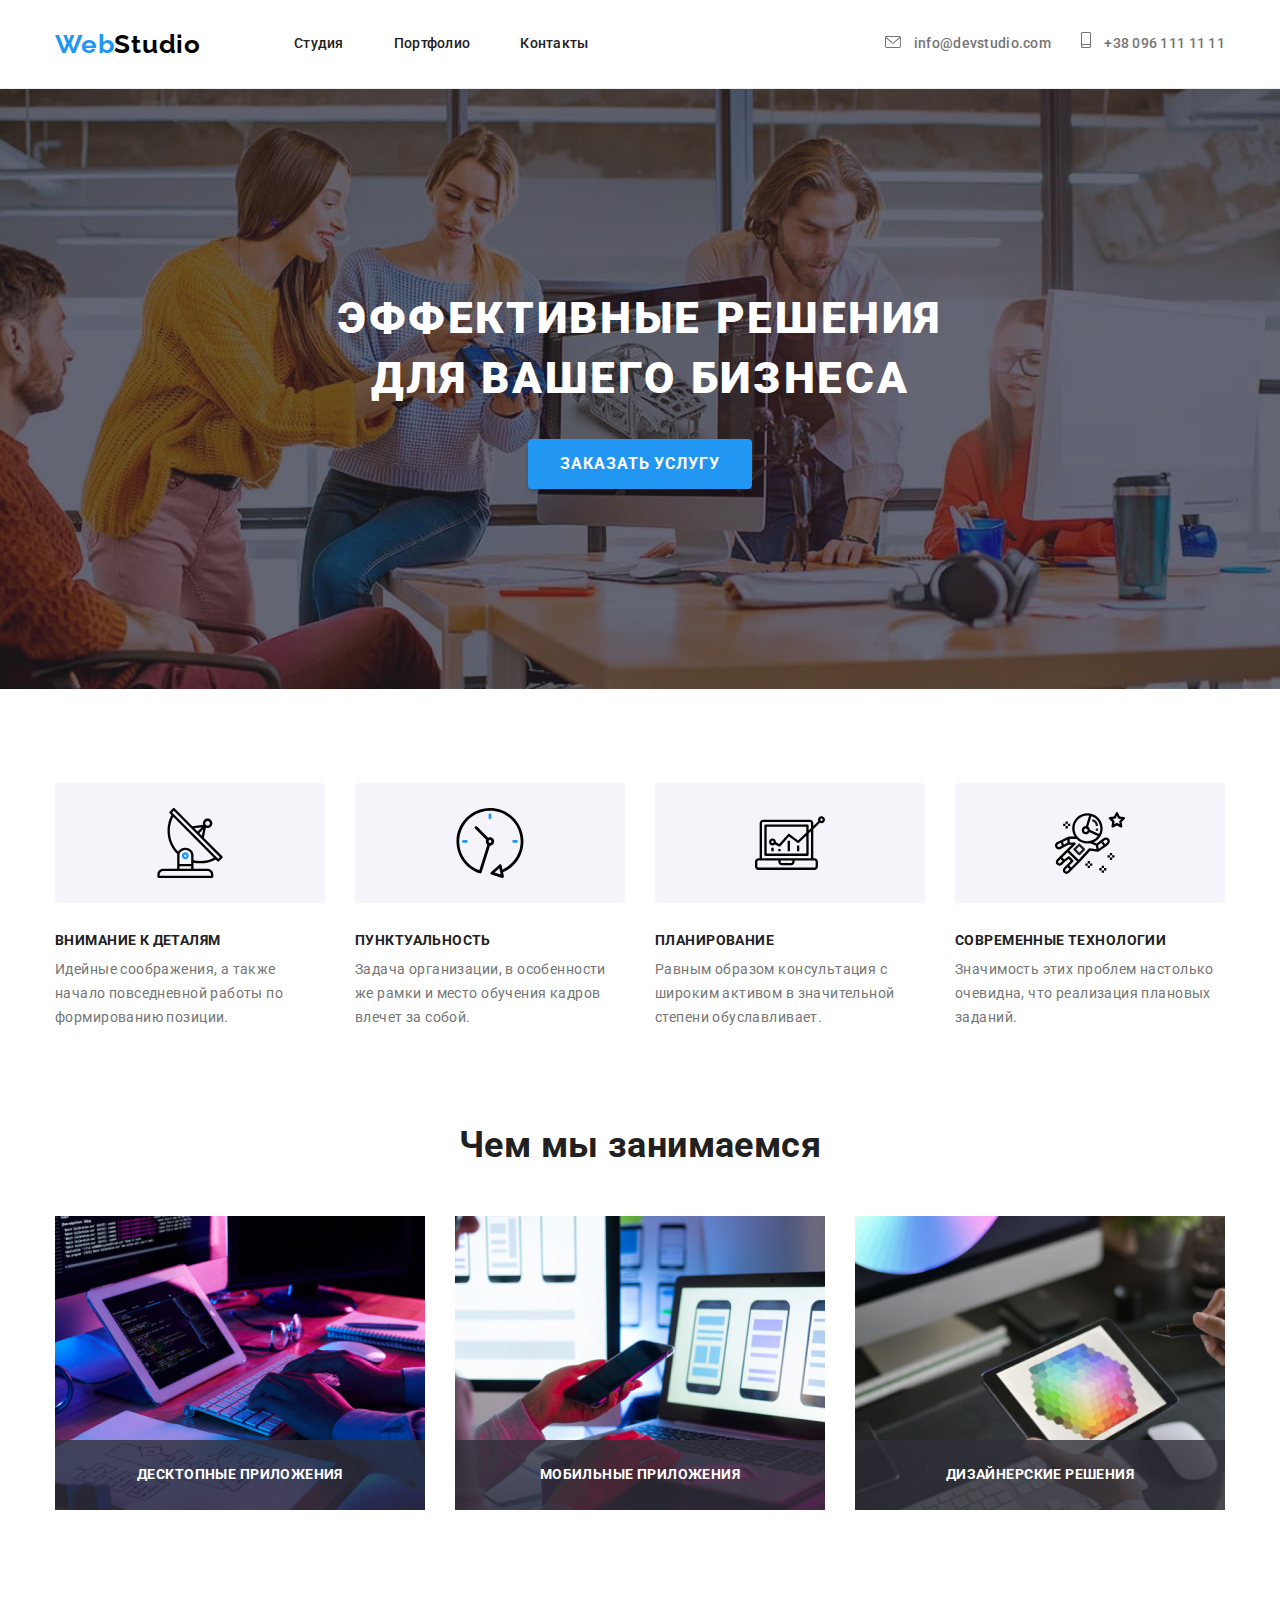
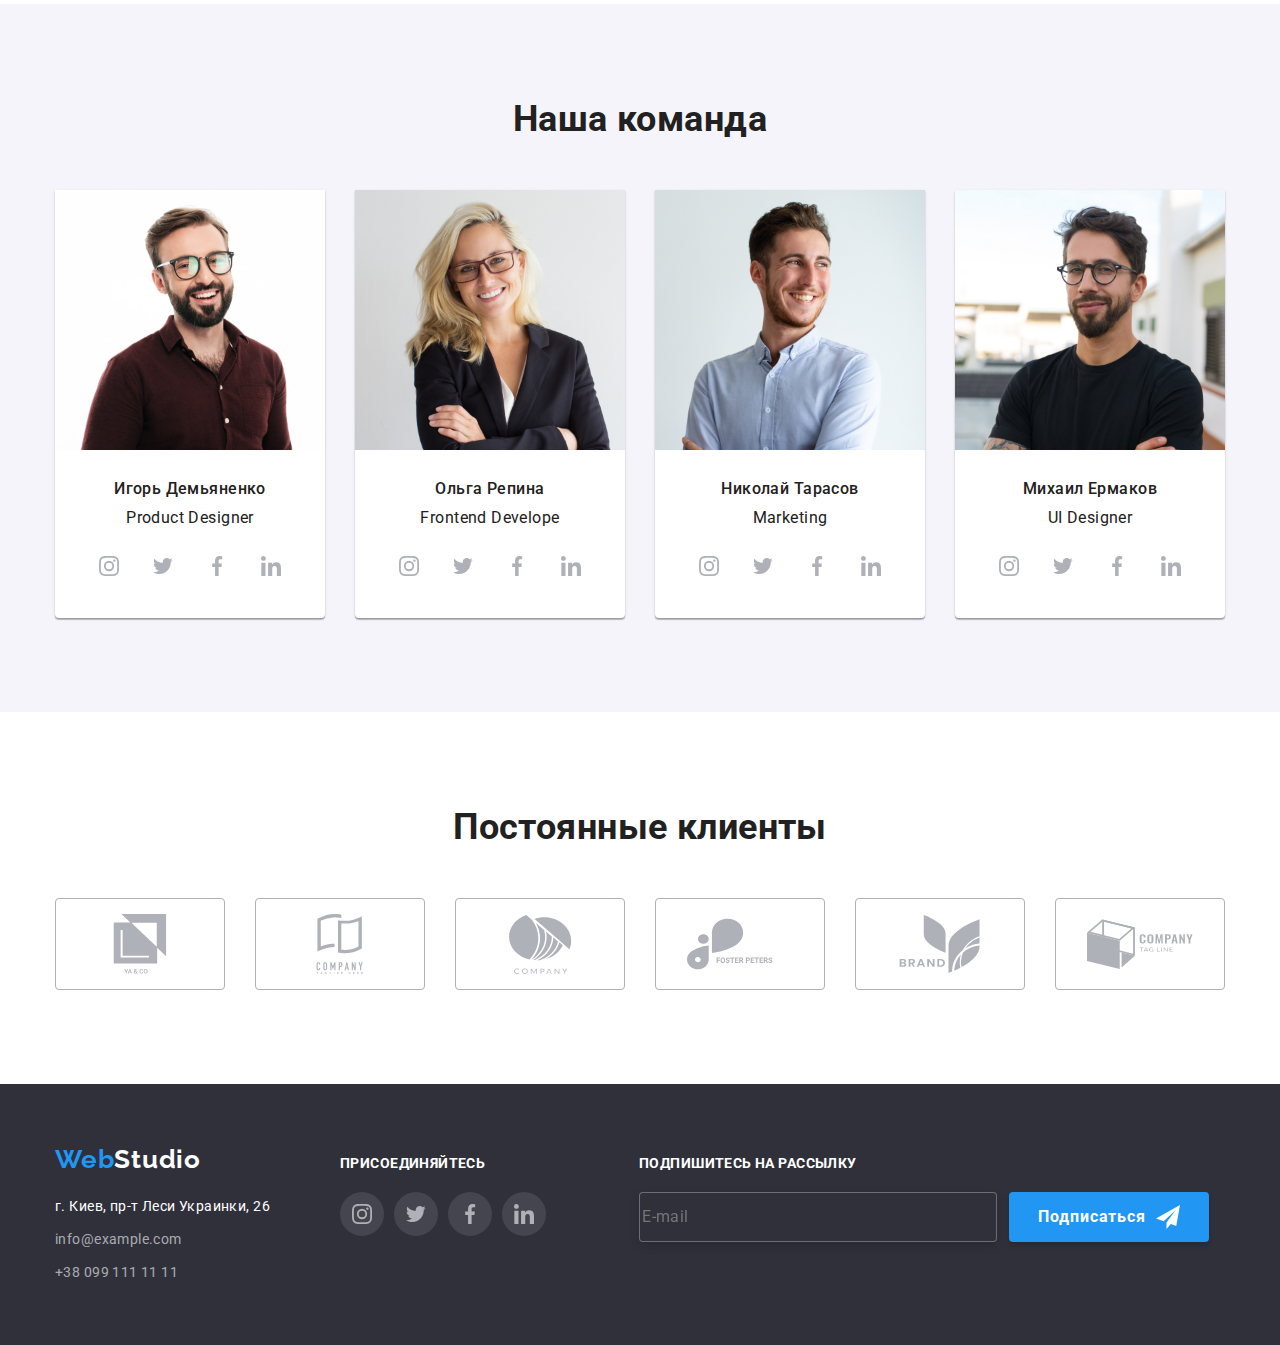
==== commit 3a4503cf: "BEM дз 7" ====
--- a/index.html
+++ b/index.html
@@ -19,23 +19,23 @@
 
 <body>
     <!--Шапка сайта-->
-    <header class="page-header">
-     <div class="container header-container">
-        <a href="" class="header-container__logo">Web<span class="header-container__logo-studio">Studio</span></a>
+    <header class="header">
+     <div class="container header__container">
+        <a href="" class="logo header__logo">Web<span class="header__logo--black">Studio</span></a>
         <nav>
             <ul class="site-nav">
-                <li class="site-nav__item"><a href="" class="link current">Студия</a></li>
-                <li class="site-nav__item"><a href="./portfolio.html" class="link">Портфолио</a></li>
-                <li class="site-nav__item"><a href="" class="link">Контакты</a></li>
+                <li class="site-nav__item"><a href="" class="link site-nav__link">Студия</a></li>
+                <li class="site-nav__item"><a href="./portfolio.html" class="link site-nav__link">Портфолио</a></li>
+                <li class="site-nav__item"><a href="" class="link site-nav__link">Контакты</a></li>
             </ul>
         </nav>
         <ul class="auth-nav">
-            <li class="auth-nav__item"><a href="mailto:info@devstudio.com" class="link">
-                <svg class="auth-nav__envelop" width="16" height="12">
+            <li class="auth-nav__item"><a href="mailto:info@devstudio.com" class="link auth-nav__link">
+                <svg class="auth-nav__icon" width="16" height="12">
                 <use href="./images/icons.svg#icon-envelope"></use></svg>
                 info@devstudio.com</a></li>
-            <li class="auth-nav__item"><a href="tel:+380961111111" class="link">
-                <svg class="auth-nav__smart" width="10" height="16">
+            <li class="auth-nav__item"><a href="tel:+380961111111" class="link auth-nav__link">
+                <svg class="auth-nav__icon" width="10" height="16">
                     <use href="./images/icons.svg#icon-smartphone"></use></svg>
                 +38 096 111 11 11</a></li>
         </ul>
@@ -46,49 +46,49 @@
         <section class="hero">
             <div class="container">
             <h1 class="hero__title">Эффективные решения для вашего бизнеса</h1>
-            <button type="button" class="button primary" data-modal-open>Заказать услугу</button>
+            <button type="button" class="button hero__btn" data-modal-open>Заказать услугу</button>
             </div>
         </section>
 
         <!--Особливості-->
-         <section class="section">
+         <section class="feature section">
             <div class="container">
-            <h2 class="section-title visually-hidden">Особенности</h2>
-            <ul class="feature-items">
-                <li class="feature-items__content">
-                    <div class="icons-item">
-                    <svg class="icons-item__pic" width="65" height="70">
+            <h2 class="title visually-hidden">Особенности</h2>
+            <ul class="feature__list">
+                <li class="feature__item">
+                    <div class="feature__icon">
+                    <svg class="feature__img" width="65" height="70">
                         <use href="./images/icons.svg#icon-antenna-1"></use>
                     </svg>
                     </div>
-                    <h3 class="title">Внимание к деталям</h3>
+                    <h3 class="feature__title">Внимание к деталям</h3>
                     <p>Идейные соображения, а также начало повседневной работы по формированию позиции.</p>
                 </li>
-                <li class="feature-items__content">
-                    <div class="icons-item">
-                    <svg class="icons-item__pic" width="67" height="70">
+                <li class="feature__item">
+                    <div class="feature__icon">
+                    <svg class="feature__img" width="67" height="70">
                         <use href="./images/icons.svg#icon-clock"></use>
                     </svg>
                     </div>
-                    <h3 class="title">Пунктуальность</h3>
+                    <h3 class="feature__title">Пунктуальность</h3>
                     <p>Задача организации, в особенности же рамки и место обучения кадров влечет за собой.</p>
                 </li>
-                <li class="feature-items__content">
-                    <div class="icons-item">
-                    <svg class="icons-item__pic" width="70" height="54">
+                <li class="feature__item">
+                    <div class="feature__icon">
+                    <svg class="feature__img" width="70" height="54">
                         <use href="./images/icons.svg#icon-diagramma"></use>
                     </svg>
                     </div>
-                    <h3 class="title">Планирование</h3>
+                    <h3 class="feature__title">Планирование</h3>
                     <p>Равным образом консультация с широким активом в значительной степени обуславливает.</p>
                 </li>
-                <li class="feature-items__content">
-                    <div class="icons-item">
-                    <svg class="icons-item__pic" width="55" height="60">
+                <li class="feature__item">
+                    <div class="feature__icon">
+                    <svg class="feature__img" width="55" height="60">
                         <use href="./images/icons.svg#icon-astronaut"></use>
                     </svg>
                     </div>
-                    <h3 class="title">Современные технологии</h3>
+                    <h3 class="feature__title">Современные технологии</h3>
                     <p>Значимость этих проблем настолько очевидна, что реализация плановых заданий.</p>
                 </li>
             </ul>
@@ -96,18 +96,18 @@
         </section>
     
         <!--Чим ми займаємося-->
-        <section class="section section-work">
+        <section class="section work">
             <div class="container">
-            <h2 class="section-title">Чем мы занимаемся</h2>
-            <ul class="work">
+            <h2 class="title">Чем мы занимаемся</h2>
+            <ul class="work__list">
                 <li class="work__item"><img src="./images/img1.jpg" alt="создание сайтов" width="370">
-                    <div class="label">Десктопные приложения</div>
+                    <div class="work__label">Десктопные приложения</div>
                 </li>
                 <li class="work__item"> <img src="./images/img1.2.jpg" alt="работа на электронных носителях" width="370">
-                    <div class="label">Мобильные приложения</div>
+                    <div class="work__label">Мобильные приложения</div>
                 </li>
                 <li class="work__item"> <img src="./images/img1.3.jpg" alt="дизайн и графика" width="370">
-                    <div class="label">Дизайнерские решения</div>
+                    <div class="work__label">Дизайнерские решения</div>
                 </li>
             </ul>
         </div>
@@ -117,13 +117,13 @@
     
         <section class="team section">
             <div class="container">
-            <h2 class="section-title">Наша команда</h2>
-            <ul class="team-items">
-                <li class="team-items__card"> 
+            <h2 class="title">Наша команда</h2>
+            <ul class="team__list">
+                <li class="team__item"> 
                     <img src="./images/img.jpg" alt="фото дизайнер" width="270">
-                     <div class="card-bottom">
-                    <h3 class="title">Игорь Демьяненко</h3>
-                    <p class="text" lang="en">Product Designer</p> 
+                     <div class="team__card-bottom">
+                    <h3 class="team__title">Игорь Демьяненко</h3>
+                    <p class="team__text" lang="en">Product Designer</p> 
                     
                     <ul class="social-list">
                         <li class="social-list__item">
@@ -157,10 +157,10 @@
                     </ul>
                     </div>
                     </li>
-                <li class="team-items__card"><img src="./images/img2.jpg" alt="фото фронтэнд" width="270">
-                    <div class="card-bottom">
-                    <h3 class="title">Ольга Репина</h3>
-                    <p class="text" lang="en">Frontend Develope</p>
+                <li class="team__item"><img src="./images/img2.jpg" alt="фото фронтэнд" width="270">
+                    <div class="team__card-bottom">
+                    <h3 class="team__title">Ольга Репина</h3>
+                    <p class="team__text" lang="en">Frontend Develope</p>
                
                 <ul class="social-list">
                     <li class="social-list__item">
@@ -195,10 +195,10 @@
                 </div>
                 </li>
 
-                <li class="team-items__card"><img src="./images/img3.jpg" alt="фото маркетолог" width="270">
-                    <div class="card-bottom">
-                    <h3 class="title">Николай Тарасов</h3>
-                    <p class="text" lang="en">Marketing</p>
+                <li class="team__item"><img src="./images/img3.jpg" alt="фото маркетолог" width="270">
+                    <div class="team__card-bottom">
+                    <h3 class="team__title">Николай Тарасов</h3>
+                    <p class="team__text" lang="en">Marketing</p>
                 
                 <ul class="social-list">
                     <li class="social-list__item">
@@ -232,10 +232,10 @@
                 </ul>
                 </div>
                 </li>
-                <li class="team-items__card"><img src="./images/img4.jpg" alt="фото інтерфейс дизайнер" width="270">
-                    <div class="card-bottom">
-                    <h3 class="title">Михаил Ермаков</h3>
-                    <p class="text" lang="en">UI Designer</p>
+                <li class="team__item"><img src="./images/img4.jpg" alt="фото інтерфейс дизайнер" width="270">
+                    <div class="team__card-bottom">
+                    <h3 class="team__title">Михаил Ермаков</h3>
+                    <p class="team__text" lang="en">UI Designer</p>
                    
                     <ul class="social-list">
                         <li class="social-list__item">
@@ -275,46 +275,46 @@
         <!-- наші клієнти    -->
         <section class="client section">
             <div class="container">
-            <h2 class="section-title">Постоянные клиенты</h2>
-            <ul class="client-list">
-                <li class="client-list__logo">
-                    <a href="" class="client-list__link">
-                        <svg class="client-list__icon" width="106" height="60">
+            <h2 class="title">Постоянные клиенты</h2>
+            <ul class="client__list">
+                <li class="client__item">
+                    <a href="" class="client__link">
+                        <svg class="client__icon" width="106" height="60">
                             <use href="./images/icons.svg#icon-comp-ya"></use>
                         </svg>
                     </a>
                 </li>
-                <li class="client-list__logo">
-                    <a href="" class="client-list__link">
-                        <svg class="client-list__icon" width="106" height="60">
+                <li class="client__item">
+                    <a href="" class="client__link">
+                        <svg class="client__icon" width="106" height="60">
                             <use href="./images/icons.svg#icon-company-tag"></use>
                         </svg>
                     </a>
                 </li>
-                <li class="client-list__logo">
-                    <a href="" class="client-list__link">
-                        <svg class="client-list__icon" width="106" height="60">
+                <li class="client__item">
+                    <a href="" class="client__link">
+                        <svg class="client__icon" width="106" height="60">
                             <use href="./images/icons.svg#icon-company"></use>
                         </svg>
                     </a>
                 </li>
-                <li class="client-list__logo">
-                    <a href="" class="client-list__link">
-                        <svg class="client-list__icon" width="106" height="60">
+                <li class="client__item">
+                    <a href="" class="client__link">
+                        <svg class="client__icon" width="106" height="60">
                             <use href="./images/icons.svg#icon-comp-foster"></use>
                         </svg>
                     </a>
                 </li>
-                <li class="client-list__logo">
-                    <a href="" class="client-list__link">
-                        <svg class="client-list__icon" width="106" height="60">
+                <li class="client__item">
+                    <a href="" class="client__link">
+                        <svg class="client__icon" width="106" height="60">
                             <use href="./images/icons.svg#icon-comp-brand"></use>
                         </svg>
                     </a>
                 </li>
-                <li class="client-list__logo">
-                    <a href="" class="client-list__link">
-                        <svg class="client-list__icon" width="106" height="60">
+                <li class="client__item">
+                    <a href="" class="client__link">
+                        <svg class="client__icon" width="106" height="60">
                             <use href="./images/icons.svg#icon-comp-tagline"></use>
                         </svg>
                     </a>
@@ -325,44 +325,44 @@
 
     <!--Підвал-->
     <footer class="footer">
-    <div class="container container-footer">
-        <div class="contact-wrap">
-            <div class="contact-container">
-        <a href="" class="header-container__logo contact-container__logo"> Web<span class="contact-container__logo_color_white contact-container__logo">Studio</span></a>
+    <div class="container footer__container">
+        <div class="footer__contact-wrap">
+            <div class="footer__address">
+        <a href="" class="logo footer__logo"> Web<span class="footer__logo--white footer__logo">Studio</span></a>
         <address>
-            <ul class="contact">
-                <li class="contact-item"><a href="" class="contact__footer-address">г. Киев, пр-т Леси Украинки, 26</a> </li>
-                <li class="contact-item"><a href="mailto:info@example.com" class="contact__footer-contacts">info@example.com</a></li>
-                <li class="contact-item"><a href="tel:+380991111111" class="contact__footer-contacts">+38 099 111 11 11</a></li>
+            <ul class="footer__contact-list">
+                <li class="footer__item"><a href="" class="footer__contact-address">г. Киев, пр-т Леси Украинки, 26</a> </li>
+                <li class="footer__item"><a href="mailto:info@example.com" class="footer__mail">info@example.com</a></li>
+                <li class="footer__item"><a href="tel:+380991111111" class="footer__mail">+38 099 111 11 11</a></li>
             </ul>
             </address>
             </div>
             <div class="soc-container">
-            <h3 class="footer-form__title">присоединяйтесь</h3>
-            <ul class="footer-list">
-                <li class="social-list__item footer-soc">
-                    <a href="" class="social-list__link footer-link">
+            <h3 class="footer__title">присоединяйтесь</h3>
+            <ul class="footer__list">
+                <li class="social-list__item footer__soc">
+                    <a href="" class="social-list__link footer__link">
                         <svg class="social-list__icon" width="20" height="20">
                             <use href="./images/icons.svg#icon-instagram-2-1"></use>
                         </svg>
                     </a>
                     </li>
                     <li class="social-list__item">
-                        <a href="" class="social-list__link footer-link">
+                        <a href="" class="social-list__link footer__link">
                             <svg class="social-list__icon" width="20" height="20">
                                 <use href="./images/icons.svg#icon-twit"></use>
                             </svg>
                         </a>
                     </li>
                     <li class="social-list__item">
-                        <a href="" class="social-list__link footer-link">
+                        <a href="" class="social-list__link footer__link">
                             <svg class="social-list__icon" width="20" height="20">
                                 <use href="./images/icons.svg#icon-facebook"></use>
                             </svg>
                         </a>
                     </li>
                     <li class="social-list__item">
-                        <a href="" class="social-list__link footer-link">
+                        <a href="" class="social-list__link footer__link">
                             <svg class="social-list__icon" width="20" height="20">
                                 <use href="./images/icons.svg#icon-linkedin"></use>
                             </svg>
@@ -370,12 +370,12 @@
                  </li>
             </ul>
             </div>
-        <form class="footer-form">
-            <h3 class="footer-form__title">Подпишитесь на рассылку</h3>
-            <div class="form-set">
-            <input class="form-set__email" type="email" name="email" placeholder="E-mail" >
-            <button type="submit" class="form-set__button button">Подписаться
-                <svg class="form-set__icon-send" width="24" height="24">
+        <form class="footer__form">
+            <h3 class="footer__title">Подпишитесь на рассылку</h3>
+            <div class="footer__form-set">
+            <input class="footer__form-email" type="email" name="email" placeholder="E-mail" >
+            <button type="submit" class="footer__button button">Подписаться
+                <svg class="footer__icon-send" width="24" height="24">
                     <use href="./images/icons.svg#icon-icon-send"></use>
                 </svg> </button>
                 </div>
@@ -433,7 +433,7 @@
                 <use href="./images/icons.svg#icon-checkbox"></use>
             </svg></span>
         Соглашаюсь с рассылкой и принимаю&#160;<a class="modal-link" href="">Условия договора</a></label>
-    <button type="submit" class="form-set__button button button-modal">Отправить</button>
+    <button type="submit" class="footer__button button button-modal">Отправить</button>
 </form>
 </div>
 </div>
--- a/css/main.min.css
+++ b/css/main.min.css
@@ -1,2 +1,2 @@
-h1,h2,h3,p{padding:0;margin:0}ul{list-style:none;padding:0;margin:0;marker:none}body{background-color:var(--basic-bg-color);color:var(--basic-text-color);font-family:roboto, sans-serif;font-weight:400;font-size:14px;line-height:1.71;letter-spacing:0.03em}:root{--basic-text-color: #757575;--text-color: #212121;--accent-color: #2196f3;--basic-bg-color: #ffffff;--secondary-bg-color: #f5f4fa;--bg-color: #2f303a;--text-white-color: #ffffff;--card-set-marg: 30px}.visually-hidden{position:absolute;clip:rect(0 0 0 0);width:1px;height:1px;margin:-1px}.container{width:1200px;padding-left:15px;padding-right:15px;margin:0 auto}.section{padding-top:94px;padding-bottom:94px}.button{display:flex;border-radius:4px;margin-top:0;justify-content:center;align-items:center;font-family:inherit;font-size:16px;cursor:pointer;border:transparent}img{display:block;max-width:100%;height:auto}.link{color:var(--text-color);text-decoration:none;font-weight:500;line-height:1.14;letter-spacing:0.02em}.section-title{color:var(--text-color);font-weight:700;font-size:36px;line-height:1.17;margin-bottom:50px;text-align:center}.social-list__item{width:44px;height:44px}.social-list__item+.social-list__item{margin-left:10px}.social-list__link{width:100%;height:100%;border-radius:50%;background-color:var(--basic-bg-color);display:flex;justify-content:center;align-items:center;fill:#afb1b8;transition-property:background-color;transition-duration:250ms;transition-timing-function:cubic-bezier(0.4, 0, 0.2, 1)}.social-list__link:hover,.social-list__link:focus{background-color:var(--accent-color)}.social-list__icon{transition-property:fill;transition-duration:250ms;transition-timing-function:cubic-bezier(0.4, 0, 0.2, 1)}.social-list__link:hover .social-list__icon,.social-list__link:focus .social-list__icon{fill:var(--basic-bg-color)}.social-list{display:flex;justify-content:center}.header-container__logo{display:block;color:var(--accent-color);text-decoration:none;font-family:Raleway, sans-serif;font-weight:700;font-size:26px;line-height:1.19;letter-spacing:0.03em;margin-right:93px}.header-container__logo-studio{color:#000000}.contact-container__logo_color_white{color:var(--text-white-color)}.contact-container__logo{margin-right:0;margin-bottom:20px}.header-container{display:flex;align-items:center}.page-header{border-bottom:1px solid #ececec}.site-nav{display:flex;align-items:center}.site-nav .link::after{position:absolute;display:block;content:'';width:100%;height:4px;background-color:var(--accent-color);border-radius:2px;bottom:-1px;opacity:0;transition-property:opasity;transition-duration:250ms;transition-timing-function:cubic-bezier(0.4, 0, 0.2, 1)}.site-nav .link:hover::after{opacity:1}.site-nav .link{transition-property:color;transition-duration:250ms;transition-timing-function:cubic-bezier(0.4, 0, 0.2, 1)}.site-nav .link:hover,.site-nav .link:focus{color:var(--accent-color)}.site-nav .link.current{color:var(--accent-color)}.site-nav .link.current::after{position:absolute;display:block;content:'';width:100%;height:4px;background-color:var(--accent-color);border-radius:2px;bottom:-1px;opacity:1}.site-nav__item{padding-top:32px;padding-bottom:32px;position:relative}.site-nav__item:not(:last-child){margin-right:50px}.auth-nav{display:flex;margin-left:auto;align-items:center}.auth-nav .link{display:flex;justify-content:center;align-items:center;color:var(--basic-text-color);margin-right:30px;transition-property:color;transition-duration:250ms;transition-timing-function:cubic-bezier(0.4, 0, 0.2, 1)}.auth-nav .link:hover,.auth-nav .link:focus{color:var(--accent-color)}.auth-nav__envelop{fill:var(--basic-text-color);margin-right:10px;transition-property:fill;transition-duration:250ms;transition-timing-function:cubic-bezier(0.4, 0, 0.2, 1)}.auth-nav .link:hover .auth-nav__envelop,.auth-nav .link:focus .auth-nav__envelop{fill:var(--accent-color)}.auth-nav__smart{fill:var(--basic-text-color);margin-right:10px;transition-property:fill;transition-duration:250ms;transition-timing-function:cubic-bezier(0.4, 0, 0.2, 1)}.auth-nav .link:hover .auth-nav__smart,.auth-nav .link:focus .auth-nav__smart{fill:var(--accent-color)}.backdrop{position:fixed;top:0;width:100vw;height:100vh;background:rgba(0,0,0,0.2);display:flex;justify-content:center;align-items:center;transition-property:opacity, visibility;transition-duration:250ms;transition-timing-function:cubic-bezier(0.4, 0, 0.2, 1)}.backdrop.is-hidden{opacity:0;visibility:hidden;pointer-events:none}.backdrop.is-hidden .modal{transform:translate(50px) rotate(90deg)}.modal{position:relative;top:221px 536px;width:528px;min-height:581px;padding:40px;background-color:var(--basic-bg-color);box-shadow:0px 1px 3px rgba(0,0,0,0.12),0px 1px 1px rgba(0,0,0,0.14),0px 2px 1px rgba(0,0,0,0.2);border-radius:4px;transform:translate(50px) rotate(0deg);transition-property:transform;transition-duration:250ms;transition-timing-function:cubic-bezier(0.4, 0, 0.2, 1)}.btn{position:absolute;display:flex;justify-content:center;align-items:center;width:30px;height:30px;top:8px;right:8px;background:var(--basic-bg-color);border:1px solid rgba(0,0,0,0.1);box-sizing:border-box;border-radius:50%;transition:fill 250ms cubic-bezier(0.4, 0, 0.2, 1)}.btn:focus{fill:var(--accent-color)}.modal-title{font-weight:700;font-size:20px;line-height:1.15;text-align:center;letter-spacing:0.03em;color:var(--text-color);margin-bottom:12px}.input-label{display:block;font-size:12px;line-height:1.17;letter-spacing:0.01em;color:var(--basic-text-color);margin-bottom:4px}.modal-input{width:100%;height:40px;border:1px solid rgba(33,33,33,0.2);border-radius:4px;padding-left:40px;padding-right:15px;outline:none;transition:border-color 250ms cubic-bezier(0.4, 0, 0.2, 1)}.modal-input:focus{border-color:var(--accent-color)}.input-form{display:block;position:relative;margin-bottom:10px}.text{margin-bottom:20px}.input-icon{position:absolute;left:12px;top:50%;transform:translateY(-50%);transition:fill 250ms cubic-bezier(0.4, 0, 0.2, 1)}.modal-input:focus+.input-icon{fill:var(--accent-color)}.modal-text{font-size:12px;line-height:1.67;letter-spacing:0.01em;color:rgba(117,117,117,0.5);width:100%;height:120px;padding:12px 16px;resize:none}.checkbox-text{display:flex;line-height:1.71;justify-content:center;align-items:center;margin-bottom:30px}.checkbox-text span{display:flex;justify-content:center;align-items:center;width:16px;height:15px;border:2px solid #212121;border-radius:2px;margin-right:9px;fill:var(--basic-bg-color)}.modal-checkbox:checked+.checkbox-text span{background-color:var(--accent-color);border:none}.modal-link{color:var(--accent-color)}.button-modal{margin:0 auto;transition-property:background-color;transition-duration:250ms;transition-timing-function:cubic-bezier(0.4, 0, 0.2, 1)}.button-modal:hover,.button-modal:focus{background-color:#188ce8}.hero{padding-top:200px;padding-bottom:200px;background-color:var(--bg-color);text-align:center;background-image:linear-gradient(to right, rgba(47,48,58,0.4), rgba(47,48,58,0.4)),url(../images/hero.jpg);max-width:1600px;max-height:600px;margin-left:auto;margin-right:auto;background-position:center;background-repeat:no-repeat;background-size:cover}.hero__title{color:var(--text-white-color);font-weight:900;font-size:44px;line-height:1.36;letter-spacing:0.06em;text-transform:uppercase;margin:0 auto;max-width:696px;margin-bottom:30px}.primary{background-color:var(--accent-color);color:var(--text-white-color);font-weight:700;line-height:1.87;padding:10px 32px;min-width:200px;margin:0 auto;text-transform:uppercase;letter-spacing:0.06em;box-shadow:0px 4px 4px rgba(0,0,0,0.15);transition-property:color, background-color;transition-duration:250ms;transition-timing-function:cubic-bezier(0.4, 0, 0.2, 1)}.button .primary:hover,.button .primary:focus{background-color:var(--accent-color);color:var(--text-white-color)}.feature-items{display:flex}.feature-items__content:not(:last-child){margin-right:var(--card-set-marg);max-width:270px}.icons-item{display:flex;justify-content:center;align-items:center;max-width:270px;min-height:120px;margin-bottom:30px;background-color:var(--secondary-bg-color);border-radius:4px}.icons-item__pic{width:70px;height:70px;transition-property:fill;transition-duration:250ms;transition-timing-function:cubic-bezier(0.4, 0, 0.2, 1)}.icons-item__pic:hover{fill:var(--accent-color)}.feature-items .title{color:var(--text-color);font-weight:700;font-size:inherit;line-height:1.14;text-transform:uppercase;margin-bottom:10px}.section-work{padding-top:0}.work{display:flex;margin-left:calc(-1 * var(--card-set-marg))}.work__item{position:relative;flex-basis:calc(100% / 3 - var(--card-set-marg));margin-left:var(--card-set-marg)}.label{position:absolute;bottom:0;padding-top:27px;padding-bottom:27px;width:100%;font-weight:700;line-height:1.14;text-align:center;background-color:rgba(47,48,58,0.8);color:var(--text-white-color);text-transform:uppercase}.team{background-color:var(--secondary-bg-color)}.team-items{display:flex;margin-left:calc(-1 * var(--card-set-marg))}.team-items__card{flex-basis:calc(100% / 4 - var(--card-set-marg));margin-left:var(--card-set-marg);overflow:hidden;background-color:var(--basic-bg-color);box-shadow:0px 1px 3px rgba(0,0,0,0.12),0px 1px 1px rgba(0,0,0,0.14),0px 2px 1px rgba(0,0,0,0.2);border-radius:0px 0px 4px 4px}.team-items .title{color:var(--text-color);font-weight:500;font-size:16px;line-height:1.18;text-align:center;margin-bottom:10px}.team-items .text{color:var(--text-color);font-size:16px;line-height:1.18;text-align:center;margin-bottom:16px}.card-bottom{padding-top:var(--card-set-marg);padding-bottom:var(--card-set-marg)}.client-list{display:flex;justify-content:center}.client-list__logo{width:170px;height:92px;border:1px solid #afb1b8;box-sizing:border-box;border-radius:4px;transition-property:border;transition-duration:250ms;transition-timing-function:cubic-bezier(0.4, 0, 0.2, 1)}.client-list__logo:hover,.client-list__logo:focus{border:1px solid var(--accent-color)}.client-list__link{width:100%;height:100%;display:flex;justify-content:center;align-items:center;fill:#afb1b8}.client-list__icon{transition-property:fill;transition-duration:250ms;transition-timing-function:cubic-bezier(0.4, 0, 0.2, 1)}.client-list__link:hover .client-list__icon,.client-list__link:focus .client-list__icon{fill:var(--accent-color)}.client-list__logo+.client-list__logo{margin-left:30px}.footer{background-color:var(--bg-color);line-height:1.71;padding-top:60px;padding-bottom:60px}.contact-wrap{display:flex;align-items:baseline}.contact-container{max-width:231px;margin-right:70px}.soc-container{max-width:206px;margin-right:93px}.contact-item:not(:last-child){margin-bottom:9px}.contact__footer-address{color:var(--text-white-color);text-decoration:none;font-style:normal;transition:color 250ms cubic-bezier(0.4, 0, 0.2, 1)}.contact__footer-address:hover,.contact__footer-address:focus{color:var(--accent-color)}.contact__footer-contacts{color:rgba(255,255,255,0.6);text-decoration:none;font-style:normal;transition:color 250ms cubic-bezier(0.4, 0, 0.2, 1)}.contact__footer-contacts:hover,.contact__footer-contacts:focus{color:var(--accent-color)}.footer-list{display:flex;justify-content:center;align-items:center}.footer-form__title{font-style:normal;font-weight:700;font-size:14px;line-height:1.14;color:var(--text-white-color);text-transform:uppercase;margin-bottom:20px}.footer-link{background:rgba(255,255,255,0.1)}.container-footer{display:flex}.form-set{display:flex;width:570px}.form-set__email{width:358px;min-height:50px;margin-right:12px;background-color:var(--bg-color);border:1px solid rgba(255,255,255,0.3);filter:drop-shadow(0px 4px 4px rgba(0,0,0,0.15));border-radius:4px;color:rgba(255,255,255,0.6);font-size:16px;line-height:1.25;letter-spacing:0.03em}.form-set__button{width:200px;min-height:50px;font-weight:700;line-height:1.87;letter-spacing:0.06em;background-color:var(--accent-color);color:var(--text-white-color);box-shadow:0px 4px 4px rgba(0,0,0,0.15);border-radius:4px}.form-set__icon-send{width:24px;height:24px;margin-left:10px;fill:var(--basic-bg-color)}.filter-item:not(:last-child){margin-right:8px}.filter{margin-bottom:56px}.secondary{background-color:var(--secondary-bg-color);color:var(--text-color);font-weight:500;line-height:1.62;padding:6px 22px;transition-property:box-shadow, background-color, color;transition-duration:250ms;transition-timing-function:cubic-bezier(0.4, 0, 0.2, 1)}.button .secondary:hover,.button .secondary:focus{background-color:var(--accent-color);color:var(--text-white-color);box-shadow:0px 3px 1px rgba(0,0,0,0.1),0px 1px 2px rgba(0,0,0,0.08),0px 2px 2px rgba(0,0,0,0.12)}.button .secondary .current{background-color:var(--accent-color);color:var(--text-white-color);max-width:73px;box-shadow:0px 3px 1px rgba(0,0,0,0.1),0px 1px 2px rgba(0,0,0,0.08),0px 2px 2px rgba(0,0,0,0.12)}.button .secondary .web{max-width:128px}.button .secondary .application{max-width:145px}.button .secondary .desing{max-width:103px}.button .secondary .marketing{max-width:130px}.images-items{display:flex;flex-wrap:wrap;margin-left:calc(-1 * var(--card-set-marg));margin-top:calc(-1 * var(--card-set-marg));color:var(--basic-text-color);font-size:16px;line-height:1.87}.images-items-title{color:var(--text-color);font-family:inherit;font-weight:700;font-size:18px;line-height:2;letter-spacing:0.06em;margin-bottom:4px}.card-set{flex-basis:calc(100% / 3 - var(--card-set-marg));margin-left:var(--card-set-marg);margin-top:var(--card-set-marg)}.link-portfolio{display:block;text-decoration:none;color:var(--basic-text-color);transition-property:box-shadow;transition-duration:250ms;transition-timing-function:cubic-bezier(0.4, 0, 0.2, 1)}.link-portfolio:hover,.link-portfolio:focus{box-shadow:0px 1px 1px rgba(0,0,0,0.12),0px 4px 4px rgba(0,0,0,0.06),1px 4px 6px rgba(0,0,0,0.16)}.portfolio-bottom{padding:20px 25px 20px 25px;background:var(--basic-bg-color);border:1px solid #eeeeee;box-sizing:border-box}.overlay{position:relative;overflow:hidden}.text-overlay{position:absolute;font-size:18px;line-height:1.56;color:var(--text-white-color);background:rgba(33,150,243,0.9);top:0;height:100%;padding:63px 24px;transform:translateY(100%);transition-property:transform;transition-duration:250ms;transition-timing-function:cubic-bezier(0.4, 0, 0.2, 1)}.link-portfolio:hover .text-overlay,.link-portfolio:focus .text-overlay{transform:translate(0)}
+h1,h2,h3,p{padding:0;margin:0}ul{list-style:none;padding:0;margin:0;marker:none}body{background-color:var(--basic-bg-color);color:var(--basic-text-color);font-family:roboto, sans-serif;font-weight:400;font-size:14px;line-height:1.71;letter-spacing:0.03em}:root{--basic-text-color: #757575;--text-color: #212121;--accent-color: #2196f3;--basic-bg-color: #ffffff;--secondary-bg-color: #f5f4fa;--bg-color: #2f303a;--text-white-color: #ffffff;--card-set-marg: 30px}.visually-hidden{position:absolute;clip:rect(0 0 0 0);width:1px;height:1px;margin:-1px}.container{width:1200px;padding-left:15px;padding-right:15px;margin:0 auto}.section{padding-top:94px;padding-bottom:94px}.button{display:flex;border-radius:4px;margin-top:0;justify-content:center;align-items:center;font-family:inherit;font-size:16px;cursor:pointer;border:transparent}img{display:block;max-width:100%;height:auto}.link{color:var(--text-color);text-decoration:none;font-weight:500;line-height:1.14;letter-spacing:0.02em}.title{color:var(--text-color);font-weight:700;font-size:36px;line-height:1.17;margin-bottom:50px;text-align:center}.social-list__item{width:44px;height:44px}.social-list__item+.social-list__item{margin-left:10px}.social-list__link{width:100%;height:100%;border-radius:50%;background-color:var(--basic-bg-color);display:flex;justify-content:center;align-items:center;fill:#afb1b8;transition-property:background-color;transition-duration:250ms;transition-timing-function:cubic-bezier(0.4, 0, 0.2, 1)}.social-list__link:hover,.social-list__link:focus{background-color:var(--accent-color)}.social-list__icon{transition-property:fill;transition-duration:250ms;transition-timing-function:cubic-bezier(0.4, 0, 0.2, 1)}.social-list__link:hover .social-list__icon,.social-list__link:focus .social-list__icon{fill:var(--basic-bg-color)}.social-list{display:flex;justify-content:center}.logo{display:block;color:var(--accent-color);text-decoration:none;font-family:Raleway, sans-serif;font-weight:700;font-size:26px;line-height:1.19;letter-spacing:0.03em}.header__logo{margin-right:93px}.header__logo--black{color:#000000}.footer__logo{margin-right:0;margin-bottom:20px}.footer__logo--white{color:var(--text-white-color)}.header__container{display:flex;align-items:center}.header{border-bottom:1px solid #ececec}.site-nav{display:flex;align-items:center}.site-nav__item{padding-top:32px;padding-bottom:32px;position:relative}.site-nav__item:not(:last-child){margin-right:50px}.site-nav__link{transition-property:color;transition-duration:250ms;transition-timing-function:cubic-bezier(0.4, 0, 0.2, 1)}.site-nav__link:hover,.site-nav__link:focus{color:var(--accent-color)}.site-nav__link::after{position:absolute;display:block;content:'';width:100%;height:4px;background-color:var(--accent-color);border-radius:2px;bottom:-1px;opacity:0;transition-property:opasity;transition-duration:250ms;transition-timing-function:cubic-bezier(0.4, 0, 0.2, 1)}.site-nav__link:hover::after{opacity:1}.auth-nav{display:flex;margin-left:auto;align-items:center}.auth-nav__link{color:var(--basic-text-color);transition-property:color;transition-duration:250ms;transition-timing-function:cubic-bezier(0.4, 0, 0.2, 1)}.auth-nav__link:hover,.auth-nav__link:focus{color:var(--accent-color)}.auth-nav__icon{fill:var(--basic-text-color);margin-right:10px;transition-property:fill;transition-duration:250ms;transition-timing-function:cubic-bezier(0.4, 0, 0.2, 1)}.auth-nav__link:hover .auth-nav__icon,.auth-nav__link:focus .auth-nav__icon{fill:var(--accent-color)}.auth-nav__item:not(:last-child){margin-right:30px}.backdrop{position:fixed;top:0;width:100vw;height:100vh;background:rgba(0,0,0,0.2);display:flex;justify-content:center;align-items:center;transition-property:opacity, visibility;transition-duration:250ms;transition-timing-function:cubic-bezier(0.4, 0, 0.2, 1)}.backdrop.is-hidden{opacity:0;visibility:hidden;pointer-events:none}.modal{position:relative;top:221px 536px;width:528px;min-height:581px;padding:40px;background-color:var(--basic-bg-color);box-shadow:0px 1px 3px rgba(0,0,0,0.12),0px 1px 1px rgba(0,0,0,0.14),0px 2px 1px rgba(0,0,0,0.2);border-radius:4px;transform:translate(50px) rotate(0deg);transition-property:transform;transition-duration:250ms;transition-timing-function:cubic-bezier(0.4, 0, 0.2, 1)}.btn{position:absolute;display:flex;justify-content:center;align-items:center;width:30px;height:30px;top:8px;right:8px;background:var(--basic-bg-color);border:1px solid rgba(0,0,0,0.1);box-sizing:border-box;border-radius:50%;transition:fill 250ms cubic-bezier(0.4, 0, 0.2, 1)}.btn:focus{fill:var(--accent-color)}.modal-title{font-weight:700;font-size:20px;line-height:1.15;text-align:center;letter-spacing:0.03em;color:var(--text-color);margin-bottom:12px}.input-label{display:block;font-size:12px;line-height:1.17;letter-spacing:0.01em;color:var(--basic-text-color);margin-bottom:4px}.modal-input{width:100%;height:40px;border:1px solid rgba(33,33,33,0.2);border-radius:4px;padding-left:40px;padding-right:15px;outline:none;transition:border-color 250ms cubic-bezier(0.4, 0, 0.2, 1)}.modal-input:focus{border-color:var(--accent-color)}.input-form{display:block;position:relative;margin-bottom:10px}.text{margin-bottom:20px}.input-icon{position:absolute;left:12px;top:50%;transform:translateY(-50%);transition:fill 250ms cubic-bezier(0.4, 0, 0.2, 1)}.modal-input:focus+.input-icon{fill:var(--accent-color)}.modal-text{font-size:12px;line-height:1.67;letter-spacing:0.01em;color:rgba(117,117,117,0.5);width:100%;height:120px;padding:12px 16px;resize:none}.checkbox-text{display:flex;line-height:1.71;justify-content:center;align-items:center;margin-bottom:30px}.checkbox-text span{display:flex;justify-content:center;align-items:center;width:16px;height:15px;border:2px solid #212121;border-radius:2px;margin-right:9px;fill:var(--basic-bg-color)}.modal-checkbox:checked+.checkbox-text span{background-color:var(--accent-color);border:none}.modal-link{color:var(--accent-color)}.button-modal{margin:0 auto;transition-property:background-color;transition-duration:250ms;transition-timing-function:cubic-bezier(0.4, 0, 0.2, 1)}.button-modal:hover,.button-modal:focus{background-color:#188ce8}.hero{padding-top:200px;padding-bottom:200px;background-color:var(--bg-color);text-align:center;background-image:linear-gradient(to right, rgba(47,48,58,0.4), rgba(47,48,58,0.4)),url(../images/hero.jpg);max-width:1600px;max-height:600px;margin-left:auto;margin-right:auto;background-position:center;background-repeat:no-repeat;background-size:cover}.hero__title{color:var(--text-white-color);font-weight:900;font-size:44px;line-height:1.36;letter-spacing:0.06em;text-transform:uppercase;margin:0 auto;max-width:696px;margin-bottom:30px}.hero__btn{background-color:var(--accent-color);color:var(--text-white-color);font-weight:700;line-height:1.87;padding:10px 32px;min-width:200px;margin:0 auto;text-transform:uppercase;letter-spacing:0.06em;box-shadow:0px 4px 4px rgba(0,0,0,0.15);transition-property:color, background-color;transition-duration:250ms;transition-timing-function:cubic-bezier(0.4, 0, 0.2, 1)}.hero__btn:hover,.hero__btn:focus{background-color:var(--accent-color);color:var(--text-white-color)}.feature__list{display:flex}.feature__item:not(:last-child){margin-right:var(--card-set-marg);max-width:270px}.feature__icon{display:flex;justify-content:center;align-items:center;max-width:270px;min-height:120px;margin-bottom:30px;background-color:var(--secondary-bg-color);border-radius:4px}.feature__img{width:70px;height:70px;transition-property:fill;transition-duration:250ms;transition-timing-function:cubic-bezier(0.4, 0, 0.2, 1)}.feature__img:hover{fill:var(--accent-color)}.feature__title{color:var(--text-color);font-weight:700;font-size:inherit;line-height:1.14;text-transform:uppercase;margin-bottom:10px}.work{padding-top:0}.work__list{display:flex;margin-left:calc(-1 * var(--card-set-marg))}.work__item{position:relative;flex-basis:calc(100% / 3 - var(--card-set-marg));margin-left:var(--card-set-marg)}.work__label{position:absolute;bottom:0;padding-top:27px;padding-bottom:27px;width:100%;font-weight:700;line-height:1.14;text-align:center;background-color:rgba(47,48,58,0.8);color:var(--text-white-color);text-transform:uppercase}.team{background-color:var(--secondary-bg-color)}.team__list{display:flex;margin-left:calc(-1 * var(--card-set-marg))}.team__item{flex-basis:calc(100% / 4 - var(--card-set-marg));margin-left:var(--card-set-marg);overflow:hidden;background-color:var(--basic-bg-color);box-shadow:0px 1px 3px rgba(0,0,0,0.12),0px 1px 1px rgba(0,0,0,0.14),0px 2px 1px rgba(0,0,0,0.2);border-radius:0px 0px 4px 4px}.team__title{color:var(--text-color);font-weight:500;font-size:16px;line-height:1.18;text-align:center;margin-bottom:10px}.team__text{color:var(--text-color);font-size:16px;line-height:1.18;text-align:center;margin-bottom:16px}.team__card-bottom{padding-top:var(--card-set-marg);padding-bottom:var(--card-set-marg)}.client__list{display:flex;justify-content:center}.client__item{width:170px;height:92px;border:1px solid #afb1b8;box-sizing:border-box;border-radius:4px;transition-property:border;transition-duration:250ms;transition-timing-function:cubic-bezier(0.4, 0, 0.2, 1)}.client__item:hover,.client__item:focus{border:1px solid var(--accent-color)}.client__link{width:100%;height:100%;display:flex;justify-content:center;align-items:center;fill:#afb1b8}.client__icon{transition-property:fill;transition-duration:250ms;transition-timing-function:cubic-bezier(0.4, 0, 0.2, 1)}.client__link:hover .client__icon,.client__link:focus .client__icon{fill:var(--accent-color)}.client__item+.client__item{margin-left:30px}.footer{background-color:var(--bg-color);line-height:1.71;padding-top:60px;padding-bottom:60px}.footer__container{display:flex}.footer__contact-wrap{display:flex;align-items:baseline}.footer__address{max-width:231px;margin-right:70px}.soc-container{max-width:206px;margin-right:93px}.footer__item:not(:last-child){margin-bottom:9px}.footer__contact-address{color:var(--text-white-color);text-decoration:none;font-style:normal;transition:color 250ms cubic-bezier(0.4, 0, 0.2, 1)}.footer__contact-address:hover,.footer__contact-address:focus{color:var(--accent-color)}.footer__mail{color:rgba(255,255,255,0.6);text-decoration:none;font-style:normal;transition:color 250ms cubic-bezier(0.4, 0, 0.2, 1)}.footer__mail:hover,.footer__mail:focus{color:var(--accent-color)}.footer__list{display:flex;justify-content:center;align-items:center}.footer__title{font-style:normal;font-weight:700;font-size:14px;line-height:1.14;color:var(--text-white-color);text-transform:uppercase;margin-bottom:20px}.footer__link{background:rgba(255,255,255,0.1)}.footer__form-set{display:flex;width:570px}.footer__form-email{width:358px;min-height:50px;margin-right:12px;background-color:var(--bg-color);border:1px solid rgba(255,255,255,0.3);filter:drop-shadow(0px 4px 4px rgba(0,0,0,0.15));border-radius:4px;color:rgba(255,255,255,0.6);font-size:16px;line-height:1.25;letter-spacing:0.03em}.footer__button{width:200px;min-height:50px;font-weight:700;line-height:1.87;letter-spacing:0.06em;background-color:var(--accent-color);color:var(--text-white-color);box-shadow:0px 4px 4px rgba(0,0,0,0.15);border-radius:4px}.footer__icon-send{width:24px;height:24px;margin-left:10px;fill:var(--basic-bg-color)}.portfolio__item:not(:last-child){margin-right:8px}.portfolio__filter{display:flex;justify-content:center;align-items:center;margin-bottom:56px}.portfolio__btn{background-color:var(--secondary-bg-color);color:var(--text-color);font-weight:500;line-height:1.62;padding:6px 22px;transition-property:box-shadow, background-color, color;transition-duration:250ms;transition-timing-function:cubic-bezier(0.4, 0, 0.2, 1)}.portfolio__btn:hover,.portfolio__btn:focus{background-color:var(--accent-color);color:var(--text-white-color);box-shadow:0px 3px 1px rgba(0,0,0,0.1),0px 1px 2px rgba(0,0,0,0.08),0px 2px 2px rgba(0,0,0,0.12)}.portfolio__btn.current{background-color:var(--accent-color);color:var(--text-white-color);max-width:73px;box-shadow:0px 3px 1px rgba(0,0,0,0.1),0px 1px 2px rgba(0,0,0,0.08),0px 2px 2px rgba(0,0,0,0.12)}.images-items{display:flex;flex-wrap:wrap;margin-left:calc(-1 * var(--card-set-marg));margin-top:calc(-1 * var(--card-set-marg));color:var(--basic-text-color);font-size:16px;line-height:1.87}.images-items-title{color:var(--text-color);font-family:inherit;font-weight:700;font-size:18px;line-height:2;letter-spacing:0.06em;margin-bottom:4px}.card-set{flex-basis:calc(100% / 3 - var(--card-set-marg));margin-left:var(--card-set-marg);margin-top:var(--card-set-marg)}.link-portfolio{display:block;text-decoration:none;color:var(--basic-text-color);transition-property:box-shadow;transition-duration:250ms;transition-timing-function:cubic-bezier(0.4, 0, 0.2, 1)}.link-portfolio:hover,.link-portfolio:focus{box-shadow:0px 1px 1px rgba(0,0,0,0.12),0px 4px 4px rgba(0,0,0,0.06),1px 4px 6px rgba(0,0,0,0.16)}.portfolio-bottom{padding:20px 25px 20px 25px;background:var(--basic-bg-color);border:1px solid #eeeeee;box-sizing:border-box}.overlay{position:relative;overflow:hidden}.text-overlay{position:absolute;font-size:18px;line-height:1.56;color:var(--text-white-color);background:rgba(33,150,243,0.9);top:0;height:100%;padding:63px 24px;transform:translateY(100%);transition-property:transform;transition-duration:250ms;transition-timing-function:cubic-bezier(0.4, 0, 0.2, 1)}.link-portfolio:hover .text-overlay,.link-portfolio:focus .text-overlay{transform:translate(0)}
 /*# sourceMappingURL=main.min.css.map */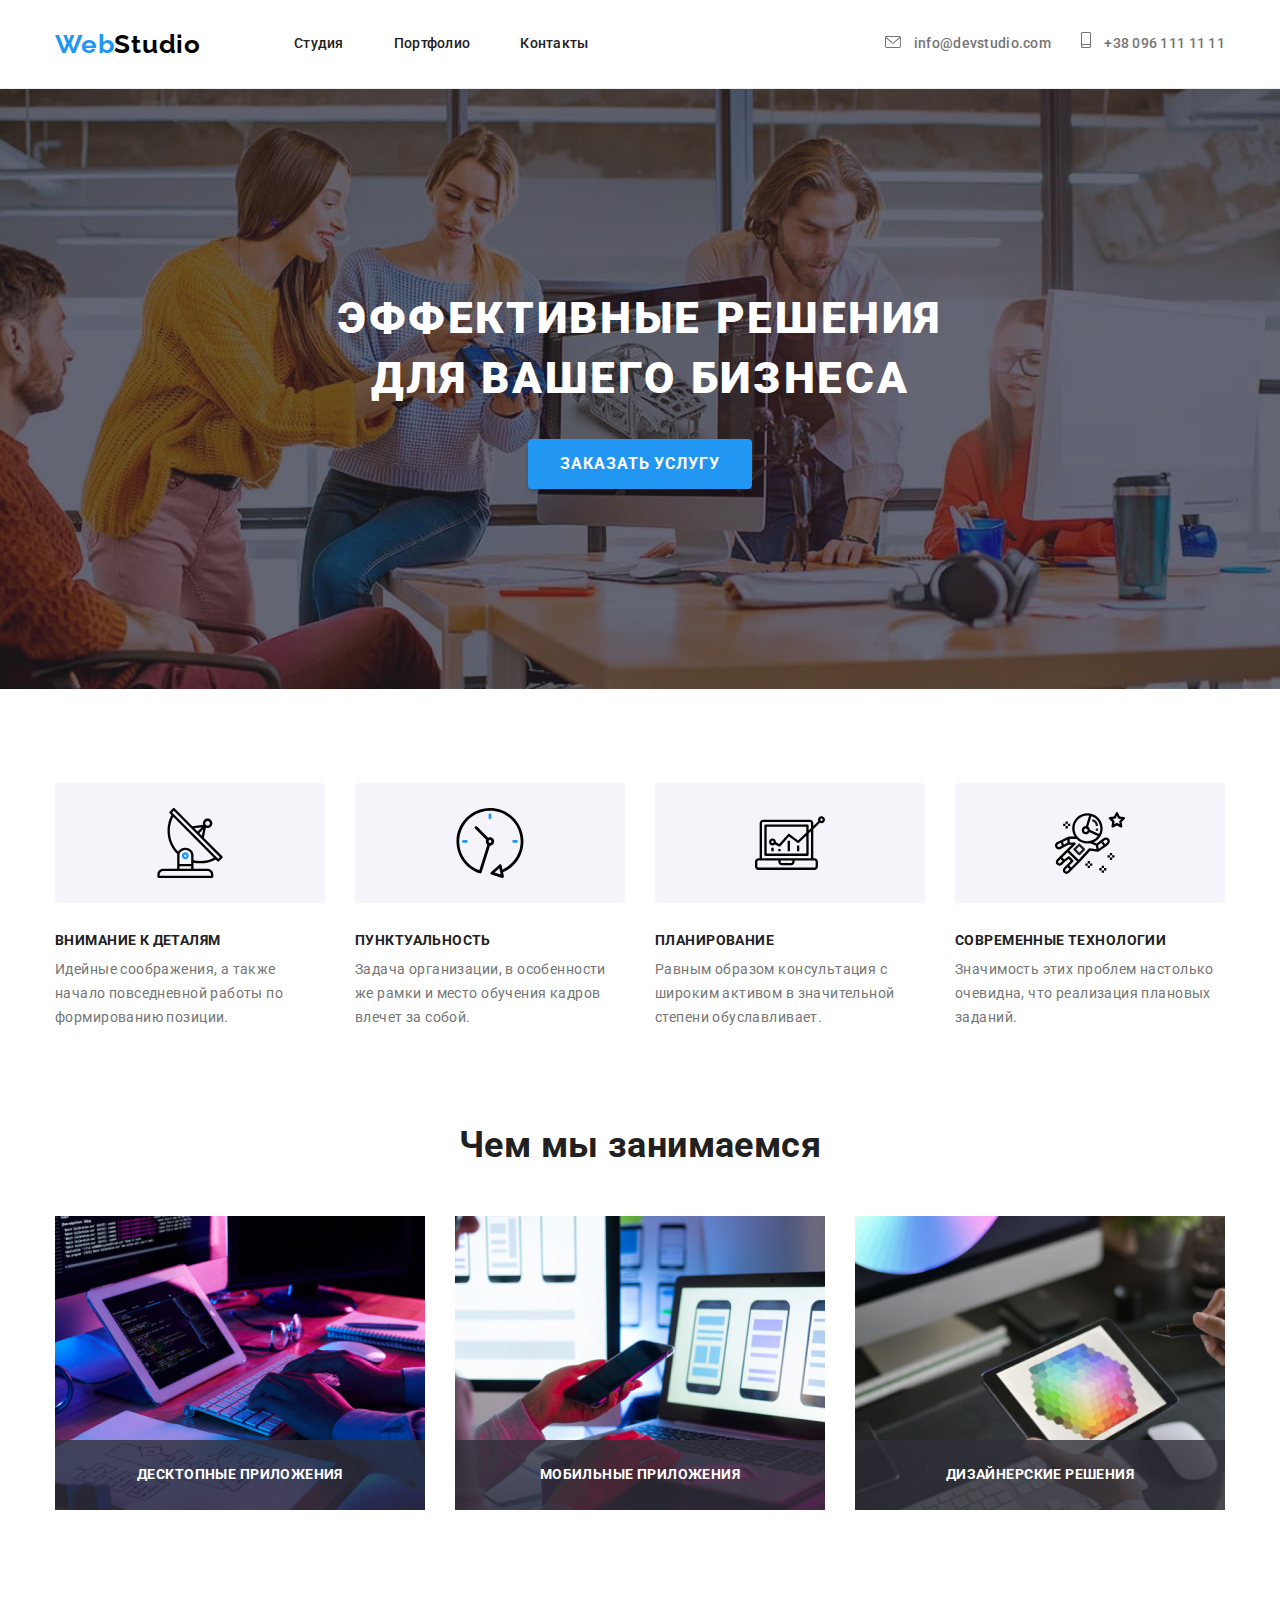
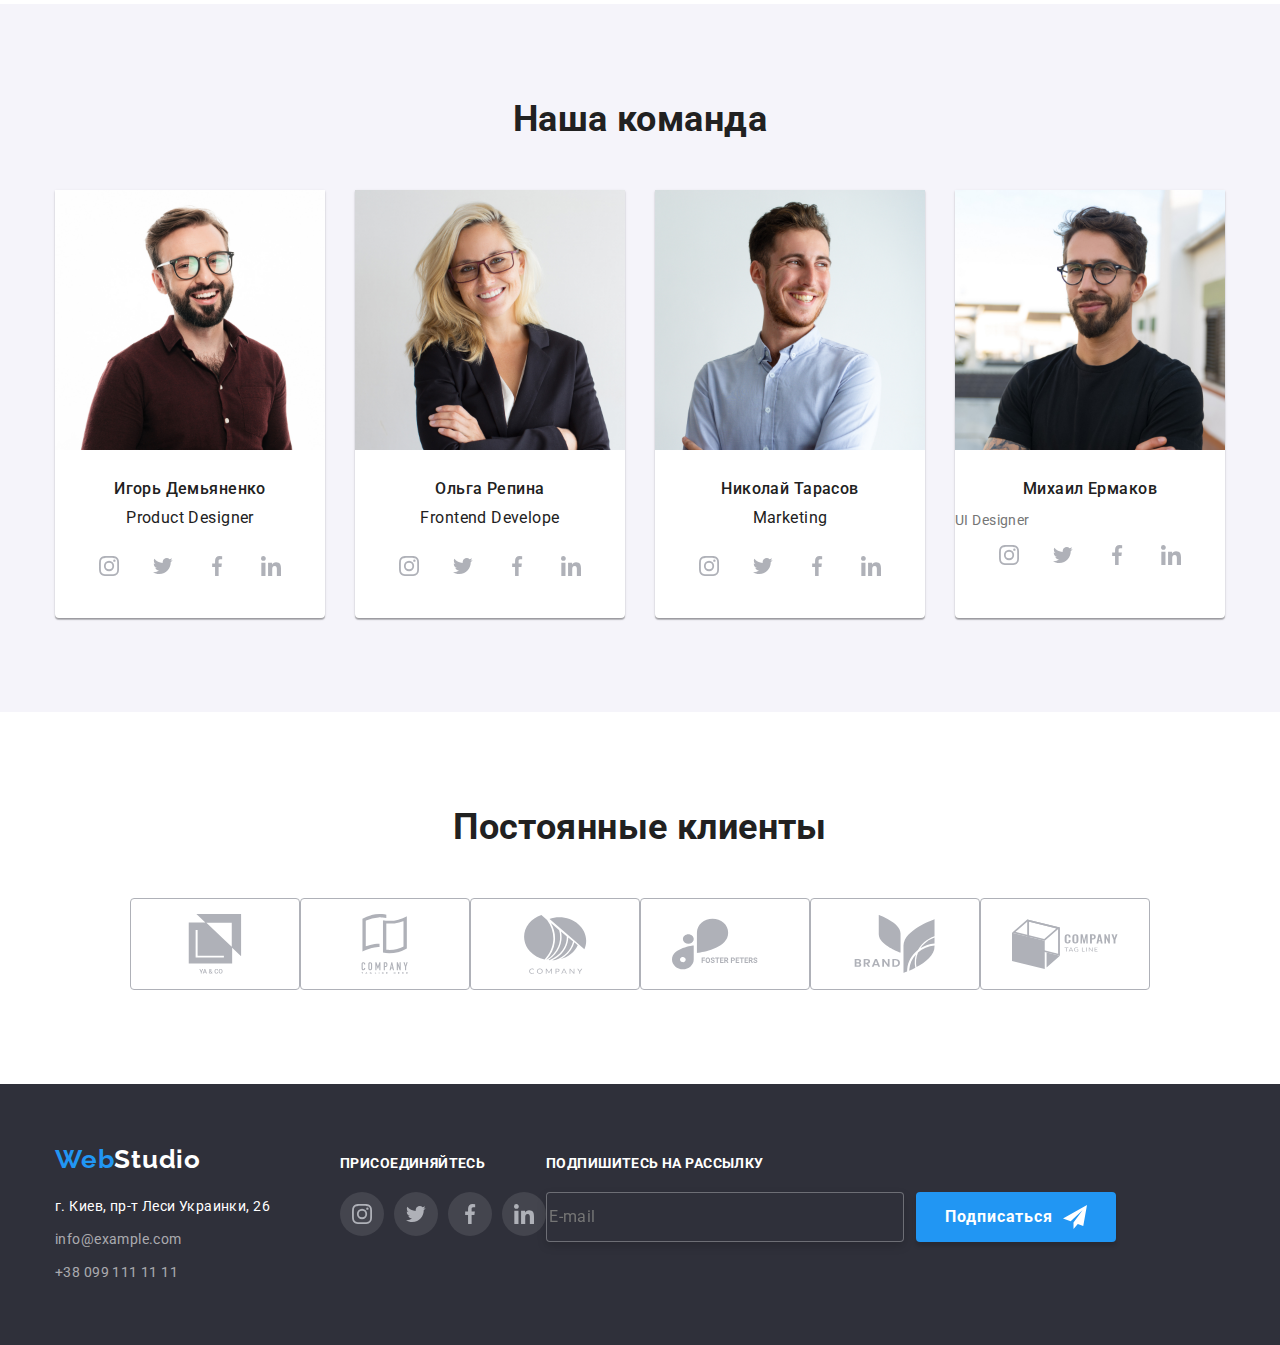
==== commit 767bd521: "bem дз7" ====
--- a/index.html
+++ b/index.html
@@ -118,12 +118,12 @@
         <section class="team section">
             <div class="container">
             <h2 class="title">Наша команда</h2>
-            <ul class="team__list">
-                <li class="team__item"> 
+            <ul class="team-list">
+                <li class="team-list__item"> 
                     <img src="./images/img.jpg" alt="фото дизайнер" width="270">
-                     <div class="team__card-bottom">
-                    <h3 class="team__title">Игорь Демьяненко</h3>
-                    <p class="team__text" lang="en">Product Designer</p> 
+                     <div class="team-list__card-bottom">
+                    <h3 class="team-list__title">Игорь Демьяненко</h3>
+                    <p class="team-list__text" lang="en">Product Designer</p> 
                     
                     <ul class="social-list">
                         <li class="social-list__item">
@@ -157,10 +157,10 @@
                     </ul>
                     </div>
                     </li>
-                <li class="team__item"><img src="./images/img2.jpg" alt="фото фронтэнд" width="270">
-                    <div class="team__card-bottom">
-                    <h3 class="team__title">Ольга Репина</h3>
-                    <p class="team__text" lang="en">Frontend Develope</p>
+                <li class="team-list__item"><img src="./images/img2.jpg" alt="фото фронтэнд" width="270">
+                    <div class="team-list__card-bottom">
+                    <h3 class="team-list__title">Ольга Репина</h3>
+                    <p class="team-list__text" lang="en">Frontend Develope</p>
                
                 <ul class="social-list">
                     <li class="social-list__item">
@@ -195,10 +195,10 @@
                 </div>
                 </li>
 
-                <li class="team__item"><img src="./images/img3.jpg" alt="фото маркетолог" width="270">
-                    <div class="team__card-bottom">
-                    <h3 class="team__title">Николай Тарасов</h3>
-                    <p class="team__text" lang="en">Marketing</p>
+                <li class="team-list__item"><img src="./images/img3.jpg" alt="фото маркетолог" width="270">
+                    <div class="team-list__card-bottom">
+                    <h3 class="team-list__title">Николай Тарасов</h3>
+                    <p class="team-list__text" lang="en">Marketing</p>
                 
                 <ul class="social-list">
                     <li class="social-list__item">
@@ -232,10 +232,10 @@
                 </ul>
                 </div>
                 </li>
-                <li class="team__item"><img src="./images/img4.jpg" alt="фото інтерфейс дизайнер" width="270">
-                    <div class="team__card-bottom">
-                    <h3 class="team__title">Михаил Ермаков</h3>
-                    <p class="team__text" lang="en">UI Designer</p>
+                <li class="team-list__item"><img src="./images/img4.jpg" alt="фото інтерфейс дизайнер" width="270">
+                    <div class="team-list__card-bottom">
+                    <h3 class="team-list__title">Михаил Ермаков</h3>
+                    <p class="team-lis__text" lang="en">UI Designer</p>
                    
                     <ul class="social-list">
                         <li class="social-list__item">
@@ -276,45 +276,45 @@
         <section class="client section">
             <div class="container">
             <h2 class="title">Постоянные клиенты</h2>
-            <ul class="client__list">
-                <li class="client__item">
-                    <a href="" class="client__link">
-                        <svg class="client__icon" width="106" height="60">
+            <ul class="client-list">
+                <li class="client-list__item">
+                    <a href="" class="client-list__link">
+                        <svg class="client-list__icon" width="106" height="60">
                             <use href="./images/icons.svg#icon-comp-ya"></use>
                         </svg>
                     </a>
                 </li>
-                <li class="client__item">
-                    <a href="" class="client__link">
-                        <svg class="client__icon" width="106" height="60">
+                <li class="client-list__item">
+                    <a href="" class="client-list__link">
+                        <svg class="client-list__icon" width="106" height="60">
                             <use href="./images/icons.svg#icon-company-tag"></use>
                         </svg>
                     </a>
                 </li>
-                <li class="client__item">
-                    <a href="" class="client__link">
-                        <svg class="client__icon" width="106" height="60">
+                <li class="client-list__item">
+                    <a href="" class="client-list__link">
+                        <svg class="client-list__icon" width="106" height="60">
                             <use href="./images/icons.svg#icon-company"></use>
                         </svg>
                     </a>
                 </li>
-                <li class="client__item">
-                    <a href="" class="client__link">
-                        <svg class="client__icon" width="106" height="60">
+                <li class="client-list__item">
+                    <a href="" class="client-list__link">
+                        <svg class="client-list__icon" width="106" height="60">
                             <use href="./images/icons.svg#icon-comp-foster"></use>
                         </svg>
                     </a>
                 </li>
-                <li class="client__item">
-                    <a href="" class="client__link">
-                        <svg class="client__icon" width="106" height="60">
+                <li class="client-list__item">
+                    <a href="" class="client-list__link">
+                        <svg class="client-list__icon" width="106" height="60">
                             <use href="./images/icons.svg#icon-comp-brand"></use>
                         </svg>
                     </a>
                 </li>
-                <li class="client__item">
-                    <a href="" class="client__link">
-                        <svg class="client__icon" width="106" height="60">
+                <li class="client-list__item">
+                    <a href="" class="client-list__link">
+                        <svg class="client-list__icon" width="106" height="60">
                             <use href="./images/icons.svg#icon-comp-tagline"></use>
                         </svg>
                     </a>
@@ -337,10 +337,10 @@
             </ul>
             </address>
             </div>
-            <div class="soc-container">
+            <div class="footer__soc-container">
             <h3 class="footer__title">присоединяйтесь</h3>
             <ul class="footer__list">
-                <li class="social-list__item footer__soc">
+                <li class="social-list__item">
                     <a href="" class="social-list__link footer__link">
                         <svg class="social-list__icon" width="20" height="20">
                             <use href="./images/icons.svg#icon-instagram-2-1"></use>
--- a/css/main.min.css
+++ b/css/main.min.css
@@ -1,2 +1,2 @@
-h1,h2,h3,p{padding:0;margin:0}ul{list-style:none;padding:0;margin:0;marker:none}body{background-color:var(--basic-bg-color);color:var(--basic-text-color);font-family:roboto, sans-serif;font-weight:400;font-size:14px;line-height:1.71;letter-spacing:0.03em}:root{--basic-text-color: #757575;--text-color: #212121;--accent-color: #2196f3;--basic-bg-color: #ffffff;--secondary-bg-color: #f5f4fa;--bg-color: #2f303a;--text-white-color: #ffffff;--card-set-marg: 30px}.visually-hidden{position:absolute;clip:rect(0 0 0 0);width:1px;height:1px;margin:-1px}.container{width:1200px;padding-left:15px;padding-right:15px;margin:0 auto}.section{padding-top:94px;padding-bottom:94px}.button{display:flex;border-radius:4px;margin-top:0;justify-content:center;align-items:center;font-family:inherit;font-size:16px;cursor:pointer;border:transparent}img{display:block;max-width:100%;height:auto}.link{color:var(--text-color);text-decoration:none;font-weight:500;line-height:1.14;letter-spacing:0.02em}.title{color:var(--text-color);font-weight:700;font-size:36px;line-height:1.17;margin-bottom:50px;text-align:center}.social-list__item{width:44px;height:44px}.social-list__item+.social-list__item{margin-left:10px}.social-list__link{width:100%;height:100%;border-radius:50%;background-color:var(--basic-bg-color);display:flex;justify-content:center;align-items:center;fill:#afb1b8;transition-property:background-color;transition-duration:250ms;transition-timing-function:cubic-bezier(0.4, 0, 0.2, 1)}.social-list__link:hover,.social-list__link:focus{background-color:var(--accent-color)}.social-list__icon{transition-property:fill;transition-duration:250ms;transition-timing-function:cubic-bezier(0.4, 0, 0.2, 1)}.social-list__link:hover .social-list__icon,.social-list__link:focus .social-list__icon{fill:var(--basic-bg-color)}.social-list{display:flex;justify-content:center}.logo{display:block;color:var(--accent-color);text-decoration:none;font-family:Raleway, sans-serif;font-weight:700;font-size:26px;line-height:1.19;letter-spacing:0.03em}.header__logo{margin-right:93px}.header__logo--black{color:#000000}.footer__logo{margin-right:0;margin-bottom:20px}.footer__logo--white{color:var(--text-white-color)}.header__container{display:flex;align-items:center}.header{border-bottom:1px solid #ececec}.site-nav{display:flex;align-items:center}.site-nav__item{padding-top:32px;padding-bottom:32px;position:relative}.site-nav__item:not(:last-child){margin-right:50px}.site-nav__link{transition-property:color;transition-duration:250ms;transition-timing-function:cubic-bezier(0.4, 0, 0.2, 1)}.site-nav__link:hover,.site-nav__link:focus{color:var(--accent-color)}.site-nav__link::after{position:absolute;display:block;content:'';width:100%;height:4px;background-color:var(--accent-color);border-radius:2px;bottom:-1px;opacity:0;transition-property:opasity;transition-duration:250ms;transition-timing-function:cubic-bezier(0.4, 0, 0.2, 1)}.site-nav__link:hover::after{opacity:1}.auth-nav{display:flex;margin-left:auto;align-items:center}.auth-nav__link{color:var(--basic-text-color);transition-property:color;transition-duration:250ms;transition-timing-function:cubic-bezier(0.4, 0, 0.2, 1)}.auth-nav__link:hover,.auth-nav__link:focus{color:var(--accent-color)}.auth-nav__icon{fill:var(--basic-text-color);margin-right:10px;transition-property:fill;transition-duration:250ms;transition-timing-function:cubic-bezier(0.4, 0, 0.2, 1)}.auth-nav__link:hover .auth-nav__icon,.auth-nav__link:focus .auth-nav__icon{fill:var(--accent-color)}.auth-nav__item:not(:last-child){margin-right:30px}.backdrop{position:fixed;top:0;width:100vw;height:100vh;background:rgba(0,0,0,0.2);display:flex;justify-content:center;align-items:center;transition-property:opacity, visibility;transition-duration:250ms;transition-timing-function:cubic-bezier(0.4, 0, 0.2, 1)}.backdrop.is-hidden{opacity:0;visibility:hidden;pointer-events:none}.modal{position:relative;top:221px 536px;width:528px;min-height:581px;padding:40px;background-color:var(--basic-bg-color);box-shadow:0px 1px 3px rgba(0,0,0,0.12),0px 1px 1px rgba(0,0,0,0.14),0px 2px 1px rgba(0,0,0,0.2);border-radius:4px;transform:translate(50px) rotate(0deg);transition-property:transform;transition-duration:250ms;transition-timing-function:cubic-bezier(0.4, 0, 0.2, 1)}.btn{position:absolute;display:flex;justify-content:center;align-items:center;width:30px;height:30px;top:8px;right:8px;background:var(--basic-bg-color);border:1px solid rgba(0,0,0,0.1);box-sizing:border-box;border-radius:50%;transition:fill 250ms cubic-bezier(0.4, 0, 0.2, 1)}.btn:focus{fill:var(--accent-color)}.modal-title{font-weight:700;font-size:20px;line-height:1.15;text-align:center;letter-spacing:0.03em;color:var(--text-color);margin-bottom:12px}.input-label{display:block;font-size:12px;line-height:1.17;letter-spacing:0.01em;color:var(--basic-text-color);margin-bottom:4px}.modal-input{width:100%;height:40px;border:1px solid rgba(33,33,33,0.2);border-radius:4px;padding-left:40px;padding-right:15px;outline:none;transition:border-color 250ms cubic-bezier(0.4, 0, 0.2, 1)}.modal-input:focus{border-color:var(--accent-color)}.input-form{display:block;position:relative;margin-bottom:10px}.text{margin-bottom:20px}.input-icon{position:absolute;left:12px;top:50%;transform:translateY(-50%);transition:fill 250ms cubic-bezier(0.4, 0, 0.2, 1)}.modal-input:focus+.input-icon{fill:var(--accent-color)}.modal-text{font-size:12px;line-height:1.67;letter-spacing:0.01em;color:rgba(117,117,117,0.5);width:100%;height:120px;padding:12px 16px;resize:none}.checkbox-text{display:flex;line-height:1.71;justify-content:center;align-items:center;margin-bottom:30px}.checkbox-text span{display:flex;justify-content:center;align-items:center;width:16px;height:15px;border:2px solid #212121;border-radius:2px;margin-right:9px;fill:var(--basic-bg-color)}.modal-checkbox:checked+.checkbox-text span{background-color:var(--accent-color);border:none}.modal-link{color:var(--accent-color)}.button-modal{margin:0 auto;transition-property:background-color;transition-duration:250ms;transition-timing-function:cubic-bezier(0.4, 0, 0.2, 1)}.button-modal:hover,.button-modal:focus{background-color:#188ce8}.hero{padding-top:200px;padding-bottom:200px;background-color:var(--bg-color);text-align:center;background-image:linear-gradient(to right, rgba(47,48,58,0.4), rgba(47,48,58,0.4)),url(../images/hero.jpg);max-width:1600px;max-height:600px;margin-left:auto;margin-right:auto;background-position:center;background-repeat:no-repeat;background-size:cover}.hero__title{color:var(--text-white-color);font-weight:900;font-size:44px;line-height:1.36;letter-spacing:0.06em;text-transform:uppercase;margin:0 auto;max-width:696px;margin-bottom:30px}.hero__btn{background-color:var(--accent-color);color:var(--text-white-color);font-weight:700;line-height:1.87;padding:10px 32px;min-width:200px;margin:0 auto;text-transform:uppercase;letter-spacing:0.06em;box-shadow:0px 4px 4px rgba(0,0,0,0.15);transition-property:color, background-color;transition-duration:250ms;transition-timing-function:cubic-bezier(0.4, 0, 0.2, 1)}.hero__btn:hover,.hero__btn:focus{background-color:var(--accent-color);color:var(--text-white-color)}.feature__list{display:flex}.feature__item:not(:last-child){margin-right:var(--card-set-marg);max-width:270px}.feature__icon{display:flex;justify-content:center;align-items:center;max-width:270px;min-height:120px;margin-bottom:30px;background-color:var(--secondary-bg-color);border-radius:4px}.feature__img{width:70px;height:70px;transition-property:fill;transition-duration:250ms;transition-timing-function:cubic-bezier(0.4, 0, 0.2, 1)}.feature__img:hover{fill:var(--accent-color)}.feature__title{color:var(--text-color);font-weight:700;font-size:inherit;line-height:1.14;text-transform:uppercase;margin-bottom:10px}.work{padding-top:0}.work__list{display:flex;margin-left:calc(-1 * var(--card-set-marg))}.work__item{position:relative;flex-basis:calc(100% / 3 - var(--card-set-marg));margin-left:var(--card-set-marg)}.work__label{position:absolute;bottom:0;padding-top:27px;padding-bottom:27px;width:100%;font-weight:700;line-height:1.14;text-align:center;background-color:rgba(47,48,58,0.8);color:var(--text-white-color);text-transform:uppercase}.team{background-color:var(--secondary-bg-color)}.team__list{display:flex;margin-left:calc(-1 * var(--card-set-marg))}.team__item{flex-basis:calc(100% / 4 - var(--card-set-marg));margin-left:var(--card-set-marg);overflow:hidden;background-color:var(--basic-bg-color);box-shadow:0px 1px 3px rgba(0,0,0,0.12),0px 1px 1px rgba(0,0,0,0.14),0px 2px 1px rgba(0,0,0,0.2);border-radius:0px 0px 4px 4px}.team__title{color:var(--text-color);font-weight:500;font-size:16px;line-height:1.18;text-align:center;margin-bottom:10px}.team__text{color:var(--text-color);font-size:16px;line-height:1.18;text-align:center;margin-bottom:16px}.team__card-bottom{padding-top:var(--card-set-marg);padding-bottom:var(--card-set-marg)}.client__list{display:flex;justify-content:center}.client__item{width:170px;height:92px;border:1px solid #afb1b8;box-sizing:border-box;border-radius:4px;transition-property:border;transition-duration:250ms;transition-timing-function:cubic-bezier(0.4, 0, 0.2, 1)}.client__item:hover,.client__item:focus{border:1px solid var(--accent-color)}.client__link{width:100%;height:100%;display:flex;justify-content:center;align-items:center;fill:#afb1b8}.client__icon{transition-property:fill;transition-duration:250ms;transition-timing-function:cubic-bezier(0.4, 0, 0.2, 1)}.client__link:hover .client__icon,.client__link:focus .client__icon{fill:var(--accent-color)}.client__item+.client__item{margin-left:30px}.footer{background-color:var(--bg-color);line-height:1.71;padding-top:60px;padding-bottom:60px}.footer__container{display:flex}.footer__contact-wrap{display:flex;align-items:baseline}.footer__address{max-width:231px;margin-right:70px}.soc-container{max-width:206px;margin-right:93px}.footer__item:not(:last-child){margin-bottom:9px}.footer__contact-address{color:var(--text-white-color);text-decoration:none;font-style:normal;transition:color 250ms cubic-bezier(0.4, 0, 0.2, 1)}.footer__contact-address:hover,.footer__contact-address:focus{color:var(--accent-color)}.footer__mail{color:rgba(255,255,255,0.6);text-decoration:none;font-style:normal;transition:color 250ms cubic-bezier(0.4, 0, 0.2, 1)}.footer__mail:hover,.footer__mail:focus{color:var(--accent-color)}.footer__list{display:flex;justify-content:center;align-items:center}.footer__title{font-style:normal;font-weight:700;font-size:14px;line-height:1.14;color:var(--text-white-color);text-transform:uppercase;margin-bottom:20px}.footer__link{background:rgba(255,255,255,0.1)}.footer__form-set{display:flex;width:570px}.footer__form-email{width:358px;min-height:50px;margin-right:12px;background-color:var(--bg-color);border:1px solid rgba(255,255,255,0.3);filter:drop-shadow(0px 4px 4px rgba(0,0,0,0.15));border-radius:4px;color:rgba(255,255,255,0.6);font-size:16px;line-height:1.25;letter-spacing:0.03em}.footer__button{width:200px;min-height:50px;font-weight:700;line-height:1.87;letter-spacing:0.06em;background-color:var(--accent-color);color:var(--text-white-color);box-shadow:0px 4px 4px rgba(0,0,0,0.15);border-radius:4px}.footer__icon-send{width:24px;height:24px;margin-left:10px;fill:var(--basic-bg-color)}.portfolio__item:not(:last-child){margin-right:8px}.portfolio__filter{display:flex;justify-content:center;align-items:center;margin-bottom:56px}.portfolio__btn{background-color:var(--secondary-bg-color);color:var(--text-color);font-weight:500;line-height:1.62;padding:6px 22px;transition-property:box-shadow, background-color, color;transition-duration:250ms;transition-timing-function:cubic-bezier(0.4, 0, 0.2, 1)}.portfolio__btn:hover,.portfolio__btn:focus{background-color:var(--accent-color);color:var(--text-white-color);box-shadow:0px 3px 1px rgba(0,0,0,0.1),0px 1px 2px rgba(0,0,0,0.08),0px 2px 2px rgba(0,0,0,0.12)}.portfolio__btn.current{background-color:var(--accent-color);color:var(--text-white-color);max-width:73px;box-shadow:0px 3px 1px rgba(0,0,0,0.1),0px 1px 2px rgba(0,0,0,0.08),0px 2px 2px rgba(0,0,0,0.12)}.images-items{display:flex;flex-wrap:wrap;margin-left:calc(-1 * var(--card-set-marg));margin-top:calc(-1 * var(--card-set-marg));color:var(--basic-text-color);font-size:16px;line-height:1.87}.images-items-title{color:var(--text-color);font-family:inherit;font-weight:700;font-size:18px;line-height:2;letter-spacing:0.06em;margin-bottom:4px}.card-set{flex-basis:calc(100% / 3 - var(--card-set-marg));margin-left:var(--card-set-marg);margin-top:var(--card-set-marg)}.link-portfolio{display:block;text-decoration:none;color:var(--basic-text-color);transition-property:box-shadow;transition-duration:250ms;transition-timing-function:cubic-bezier(0.4, 0, 0.2, 1)}.link-portfolio:hover,.link-portfolio:focus{box-shadow:0px 1px 1px rgba(0,0,0,0.12),0px 4px 4px rgba(0,0,0,0.06),1px 4px 6px rgba(0,0,0,0.16)}.portfolio-bottom{padding:20px 25px 20px 25px;background:var(--basic-bg-color);border:1px solid #eeeeee;box-sizing:border-box}.overlay{position:relative;overflow:hidden}.text-overlay{position:absolute;font-size:18px;line-height:1.56;color:var(--text-white-color);background:rgba(33,150,243,0.9);top:0;height:100%;padding:63px 24px;transform:translateY(100%);transition-property:transform;transition-duration:250ms;transition-timing-function:cubic-bezier(0.4, 0, 0.2, 1)}.link-portfolio:hover .text-overlay,.link-portfolio:focus .text-overlay{transform:translate(0)}
+h1,h2,h3,p{padding:0;margin:0}ul{list-style:none;padding:0;margin:0;marker:none}body{background-color:var(--basic-bg-color);color:var(--basic-text-color);font-family:roboto, sans-serif;font-weight:400;font-size:14px;line-height:1.71;letter-spacing:0.03em}:root{--basic-text-color: #757575;--text-color: #212121;--accent-color: #2196f3;--basic-bg-color: #ffffff;--secondary-bg-color: #f5f4fa;--bg-color: #2f303a;--text-white-color: #ffffff;--card-set-marg: 30px}.visually-hidden{position:absolute;clip:rect(0 0 0 0);width:1px;height:1px;margin:-1px}.container{width:1200px;padding-left:15px;padding-right:15px;margin:0 auto}.section{padding-top:94px;padding-bottom:94px}.button{display:flex;border-radius:4px;margin-top:0;justify-content:center;align-items:center;font-family:inherit;font-size:16px;cursor:pointer;border:transparent}img{display:block;max-width:100%;height:auto}.link{color:var(--text-color);text-decoration:none;font-weight:500;line-height:1.14;letter-spacing:0.02em}.title{color:var(--text-color);font-weight:700;font-size:36px;line-height:1.17;margin-bottom:50px;text-align:center}.social-list__item{width:44px;height:44px}.social-list__item+.social-list__item{margin-left:10px}.social-list__link{width:100%;height:100%;border-radius:50%;background-color:var(--basic-bg-color);display:flex;justify-content:center;align-items:center;fill:#afb1b8;transition-property:background-color;transition-duration:250ms;transition-timing-function:cubic-bezier(0.4, 0, 0.2, 1)}.social-list__link:hover,.social-list__link:focus{background-color:var(--accent-color)}.social-list__icon{transition-property:fill;transition-duration:250ms;transition-timing-function:cubic-bezier(0.4, 0, 0.2, 1)}.social-list__link:hover .social-list__icon,.social-list__link:focus .social-list__icon{fill:var(--basic-bg-color)}.social-list{display:flex;justify-content:center}.logo{display:block;color:var(--accent-color);text-decoration:none;font-family:Raleway, sans-serif;font-weight:700;font-size:26px;line-height:1.19;letter-spacing:0.03em}.header__logo{margin-right:93px}.header__logo--black{color:#000000}.footer__logo{margin-right:0;margin-bottom:20px}.footer__logo--white{color:var(--text-white-color)}.header__container{display:flex;align-items:center}.header{border-bottom:1px solid #ececec}.site-nav{display:flex;align-items:center}.site-nav__item{padding-top:32px;padding-bottom:32px;position:relative}.site-nav__item:not(:last-child){margin-right:50px}.site-nav__link{transition-property:color;transition-duration:250ms;transition-timing-function:cubic-bezier(0.4, 0, 0.2, 1)}.site-nav__link:hover,.site-nav__link:focus{color:var(--accent-color)}.site-nav__link::after{position:absolute;display:block;content:'';width:100%;height:4px;background-color:var(--accent-color);border-radius:2px;bottom:-1px;opacity:0;transition-property:opasity;transition-duration:250ms;transition-timing-function:cubic-bezier(0.4, 0, 0.2, 1)}.site-nav__link:hover::after{opacity:1}.auth-nav{display:flex;margin-left:auto;align-items:center}.auth-nav__link{color:var(--basic-text-color);transition-property:color;transition-duration:250ms;transition-timing-function:cubic-bezier(0.4, 0, 0.2, 1)}.auth-nav__link:hover,.auth-nav__link:focus{color:var(--accent-color)}.auth-nav__icon{fill:var(--basic-text-color);margin-right:10px;transition-property:fill;transition-duration:250ms;transition-timing-function:cubic-bezier(0.4, 0, 0.2, 1)}.auth-nav__link:hover .auth-nav__icon,.auth-nav__link:focus .auth-nav__icon{fill:var(--accent-color)}.auth-nav__item:not(:last-child){margin-right:30px}.backdrop{position:fixed;top:0;width:100vw;height:100vh;background:rgba(0,0,0,0.2);display:flex;justify-content:center;align-items:center;transition-property:opacity, visibility;transition-duration:250ms;transition-timing-function:cubic-bezier(0.4, 0, 0.2, 1)}.backdrop.is-hidden{opacity:0;visibility:hidden;pointer-events:none}.modal{position:relative;top:221px 536px;width:528px;min-height:581px;padding:40px;background-color:var(--basic-bg-color);box-shadow:0px 1px 3px rgba(0,0,0,0.12),0px 1px 1px rgba(0,0,0,0.14),0px 2px 1px rgba(0,0,0,0.2);border-radius:4px;transform:translate(50px) rotate(0deg);transition-property:transform;transition-duration:250ms;transition-timing-function:cubic-bezier(0.4, 0, 0.2, 1)}.btn{position:absolute;display:flex;justify-content:center;align-items:center;width:30px;height:30px;top:8px;right:8px;background:var(--basic-bg-color);border:1px solid rgba(0,0,0,0.1);box-sizing:border-box;border-radius:50%;transition:fill 250ms cubic-bezier(0.4, 0, 0.2, 1)}.btn:focus{fill:var(--accent-color)}.modal-title{font-weight:700;font-size:20px;line-height:1.15;text-align:center;letter-spacing:0.03em;color:var(--text-color);margin-bottom:12px}.input-label{display:block;font-size:12px;line-height:1.17;letter-spacing:0.01em;color:var(--basic-text-color);margin-bottom:4px}.modal-input{width:100%;height:40px;border:1px solid rgba(33,33,33,0.2);border-radius:4px;padding-left:40px;padding-right:15px;outline:none;transition:border-color 250ms cubic-bezier(0.4, 0, 0.2, 1)}.modal-input:focus{border-color:var(--accent-color)}.input-form{display:block;position:relative;margin-bottom:10px}.text{margin-bottom:20px}.input-icon{position:absolute;left:12px;top:50%;transform:translateY(-50%);transition:fill 250ms cubic-bezier(0.4, 0, 0.2, 1)}.modal-input:focus+.input-icon{fill:var(--accent-color)}.modal-text{font-size:12px;line-height:1.67;letter-spacing:0.01em;color:rgba(117,117,117,0.5);width:100%;height:120px;padding:12px 16px;resize:none}.checkbox-text{display:flex;line-height:1.71;justify-content:center;align-items:center;margin-bottom:30px}.checkbox-text span{display:flex;justify-content:center;align-items:center;width:16px;height:15px;border:2px solid #212121;border-radius:2px;margin-right:9px;fill:var(--basic-bg-color)}.modal-checkbox:checked+.checkbox-text span{background-color:var(--accent-color);border:none}.modal-link{color:var(--accent-color)}.button-modal{margin:0 auto;transition-property:background-color;transition-duration:250ms;transition-timing-function:cubic-bezier(0.4, 0, 0.2, 1)}.button-modal:hover,.button-modal:focus{background-color:#188ce8}.hero{padding-top:200px;padding-bottom:200px;background-color:var(--bg-color);text-align:center;background-image:linear-gradient(to right, rgba(47,48,58,0.4), rgba(47,48,58,0.4)),url(../images/hero.jpg);max-width:1600px;max-height:600px;margin-left:auto;margin-right:auto;background-position:center;background-repeat:no-repeat;background-size:cover}.hero__title{color:var(--text-white-color);font-weight:900;font-size:44px;line-height:1.36;letter-spacing:0.06em;text-transform:uppercase;margin:0 auto;max-width:696px;margin-bottom:30px}.hero__btn{background-color:var(--accent-color);color:var(--text-white-color);font-weight:700;line-height:1.87;padding:10px 32px;min-width:200px;margin:0 auto;text-transform:uppercase;letter-spacing:0.06em;box-shadow:0px 4px 4px rgba(0,0,0,0.15);transition-property:color, background-color;transition-duration:250ms;transition-timing-function:cubic-bezier(0.4, 0, 0.2, 1)}.hero__btn:hover,.hero__btn:focus{background-color:var(--accent-color);color:var(--text-white-color)}.feature__list{display:flex}.feature__item:not(:last-child){margin-right:var(--card-set-marg);max-width:270px}.feature__icon{display:flex;justify-content:center;align-items:center;max-width:270px;min-height:120px;margin-bottom:30px;background-color:var(--secondary-bg-color);border-radius:4px}.feature__img{width:70px;height:70px;transition-property:fill;transition-duration:250ms;transition-timing-function:cubic-bezier(0.4, 0, 0.2, 1)}.feature__img:hover{fill:var(--accent-color)}.feature__title{color:var(--text-color);font-weight:700;font-size:inherit;line-height:1.14;text-transform:uppercase;margin-bottom:10px}.work{padding-top:0}.work__list{display:flex;margin-left:calc(-1 * var(--card-set-marg))}.work__item{position:relative;flex-basis:calc(100% / 3 - var(--card-set-marg));margin-left:var(--card-set-marg)}.work__label{position:absolute;bottom:0;padding-top:27px;padding-bottom:27px;width:100%;font-weight:700;line-height:1.14;text-align:center;background-color:rgba(47,48,58,0.8);color:var(--text-white-color);text-transform:uppercase}.team{background-color:var(--secondary-bg-color)}.team-list{display:flex;margin-left:calc(-1 * var(--card-set-marg))}.team-list__item{flex-basis:calc(100% / 4 - var(--card-set-marg));margin-left:var(--card-set-marg);overflow:hidden;background-color:var(--basic-bg-color);box-shadow:0px 1px 3px rgba(0,0,0,0.12),0px 1px 1px rgba(0,0,0,0.14),0px 2px 1px rgba(0,0,0,0.2);border-radius:0px 0px 4px 4px}.team-list__title{color:var(--text-color);font-weight:500;font-size:16px;line-height:1.18;text-align:center;margin-bottom:10px}.team-list__text{color:var(--text-color);font-size:16px;line-height:1.18;text-align:center;margin-bottom:16px}.team-list__card-bottom{padding-top:var(--card-set-marg);padding-bottom:var(--card-set-marg)}.client-list{display:flex;justify-content:center}.client-list__item{width:170px;height:92px;border:1px solid #afb1b8;box-sizing:border-box;border-radius:4px;transition-property:border;transition-duration:250ms;transition-timing-function:cubic-bezier(0.4, 0, 0.2, 1)}.client-list__item:hover,.client-list__item:focus{border:1px solid var(--accent-color)}.client-list__link{width:100%;height:100%;display:flex;justify-content:center;align-items:center;fill:#afb1b8}.client__icon{transition-property:fill;transition-duration:250ms;transition-timing-function:cubic-bezier(0.4, 0, 0.2, 1)}.client__link:hover .client__icon,.client__link:focus .client__icon{fill:var(--accent-color)}.client__item+.client__item{margin-left:30px}.footer{background-color:var(--bg-color);line-height:1.71;padding-top:60px;padding-bottom:60px}.footer__container{display:flex}.footer__contact-wrap{display:flex;align-items:baseline}.footer__address{max-width:231px;margin-right:70px}.soc-container{max-width:206px;margin-right:93px}.footer__item:not(:last-child){margin-bottom:9px}.footer__contact-address{color:var(--text-white-color);text-decoration:none;font-style:normal;transition:color 250ms cubic-bezier(0.4, 0, 0.2, 1)}.footer__contact-address:hover,.footer__contact-address:focus{color:var(--accent-color)}.footer__mail{color:rgba(255,255,255,0.6);text-decoration:none;font-style:normal;transition:color 250ms cubic-bezier(0.4, 0, 0.2, 1)}.footer__mail:hover,.footer__mail:focus{color:var(--accent-color)}.footer__list{display:flex;justify-content:center;align-items:center}.footer__title{font-style:normal;font-weight:700;font-size:14px;line-height:1.14;color:var(--text-white-color);text-transform:uppercase;margin-bottom:20px}.footer__link{background:rgba(255,255,255,0.1)}.footer__form-set{display:flex;width:570px}.footer__form-email{width:358px;min-height:50px;margin-right:12px;background-color:var(--bg-color);border:1px solid rgba(255,255,255,0.3);filter:drop-shadow(0px 4px 4px rgba(0,0,0,0.15));border-radius:4px;color:rgba(255,255,255,0.6);font-size:16px;line-height:1.25;letter-spacing:0.03em}.footer__button{width:200px;min-height:50px;font-weight:700;line-height:1.87;letter-spacing:0.06em;background-color:var(--accent-color);color:var(--text-white-color);box-shadow:0px 4px 4px rgba(0,0,0,0.15);border-radius:4px}.footer__icon-send{width:24px;height:24px;margin-left:10px;fill:var(--basic-bg-color)}.portfolio__item:not(:last-child){margin-right:8px}.portfolio__filter{display:flex;justify-content:center;align-items:center;margin-bottom:56px}.portfolio__btn{background-color:var(--secondary-bg-color);color:var(--text-color);font-weight:500;line-height:1.62;padding:6px 22px;transition-property:box-shadow, background-color, color;transition-duration:250ms;transition-timing-function:cubic-bezier(0.4, 0, 0.2, 1)}.portfolio__btn:hover,.portfolio__btn:focus{background-color:var(--accent-color);color:var(--text-white-color);box-shadow:0px 3px 1px rgba(0,0,0,0.1),0px 1px 2px rgba(0,0,0,0.08),0px 2px 2px rgba(0,0,0,0.12)}.portfolio__btn.current{background-color:var(--accent-color);color:var(--text-white-color);max-width:73px;box-shadow:0px 3px 1px rgba(0,0,0,0.1),0px 1px 2px rgba(0,0,0,0.08),0px 2px 2px rgba(0,0,0,0.12)}.images-items{display:flex;flex-wrap:wrap;margin-left:calc(-1 * var(--card-set-marg));margin-top:calc(-1 * var(--card-set-marg));color:var(--basic-text-color);font-size:16px;line-height:1.87}.images-items-title{color:var(--text-color);font-family:inherit;font-weight:700;font-size:18px;line-height:2;letter-spacing:0.06em;margin-bottom:4px}.card-set{flex-basis:calc(100% / 3 - var(--card-set-marg));margin-left:var(--card-set-marg);margin-top:var(--card-set-marg)}.link-portfolio{display:block;text-decoration:none;color:var(--basic-text-color);transition-property:box-shadow;transition-duration:250ms;transition-timing-function:cubic-bezier(0.4, 0, 0.2, 1)}.link-portfolio:hover,.link-portfolio:focus{box-shadow:0px 1px 1px rgba(0,0,0,0.12),0px 4px 4px rgba(0,0,0,0.06),1px 4px 6px rgba(0,0,0,0.16)}.portfolio-bottom{padding:20px 25px 20px 25px;background:var(--basic-bg-color);border:1px solid #eeeeee;box-sizing:border-box}.overlay{position:relative;overflow:hidden}.text-overlay{position:absolute;font-size:18px;line-height:1.56;color:var(--text-white-color);background:rgba(33,150,243,0.9);top:0;height:100%;padding:63px 24px;transform:translateY(100%);transition-property:transform;transition-duration:250ms;transition-timing-function:cubic-bezier(0.4, 0, 0.2, 1)}.link-portfolio:hover .text-overlay,.link-portfolio:focus .text-overlay{transform:translate(0)}
 /*# sourceMappingURL=main.min.css.map */